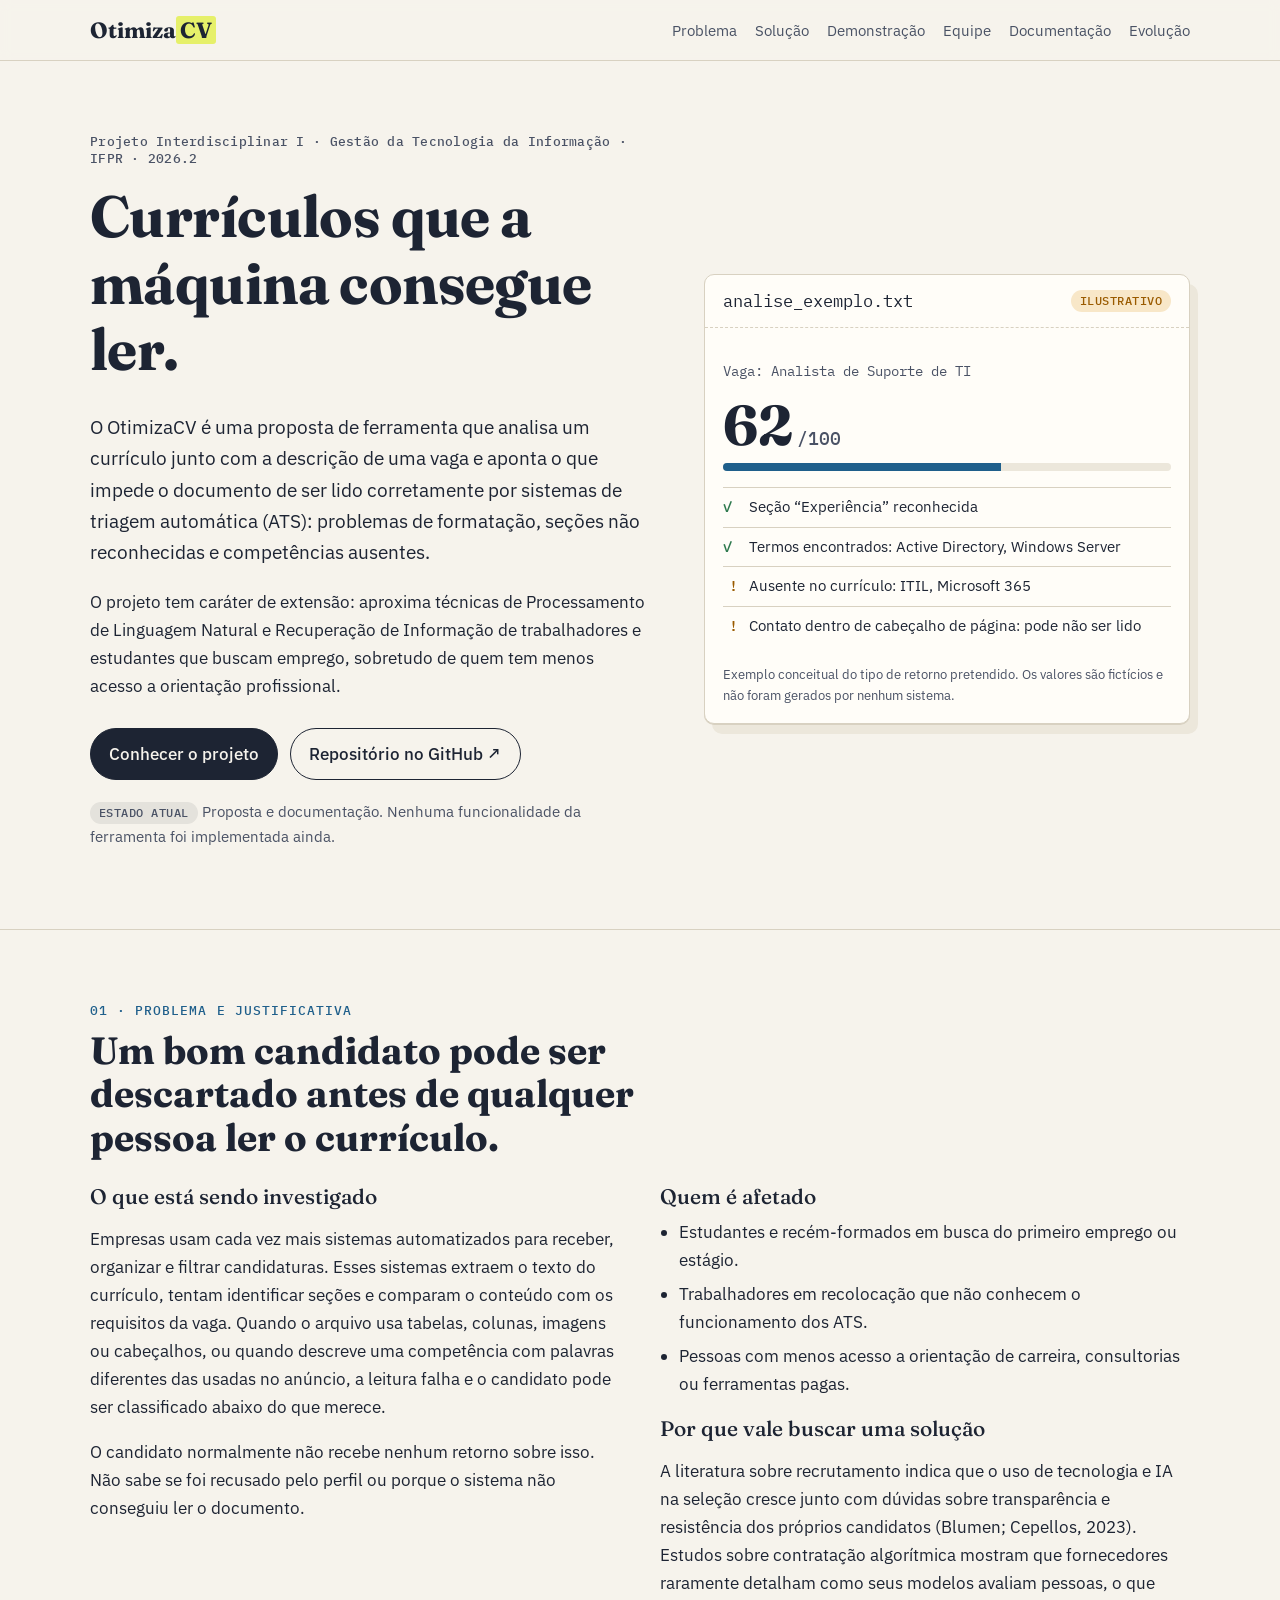
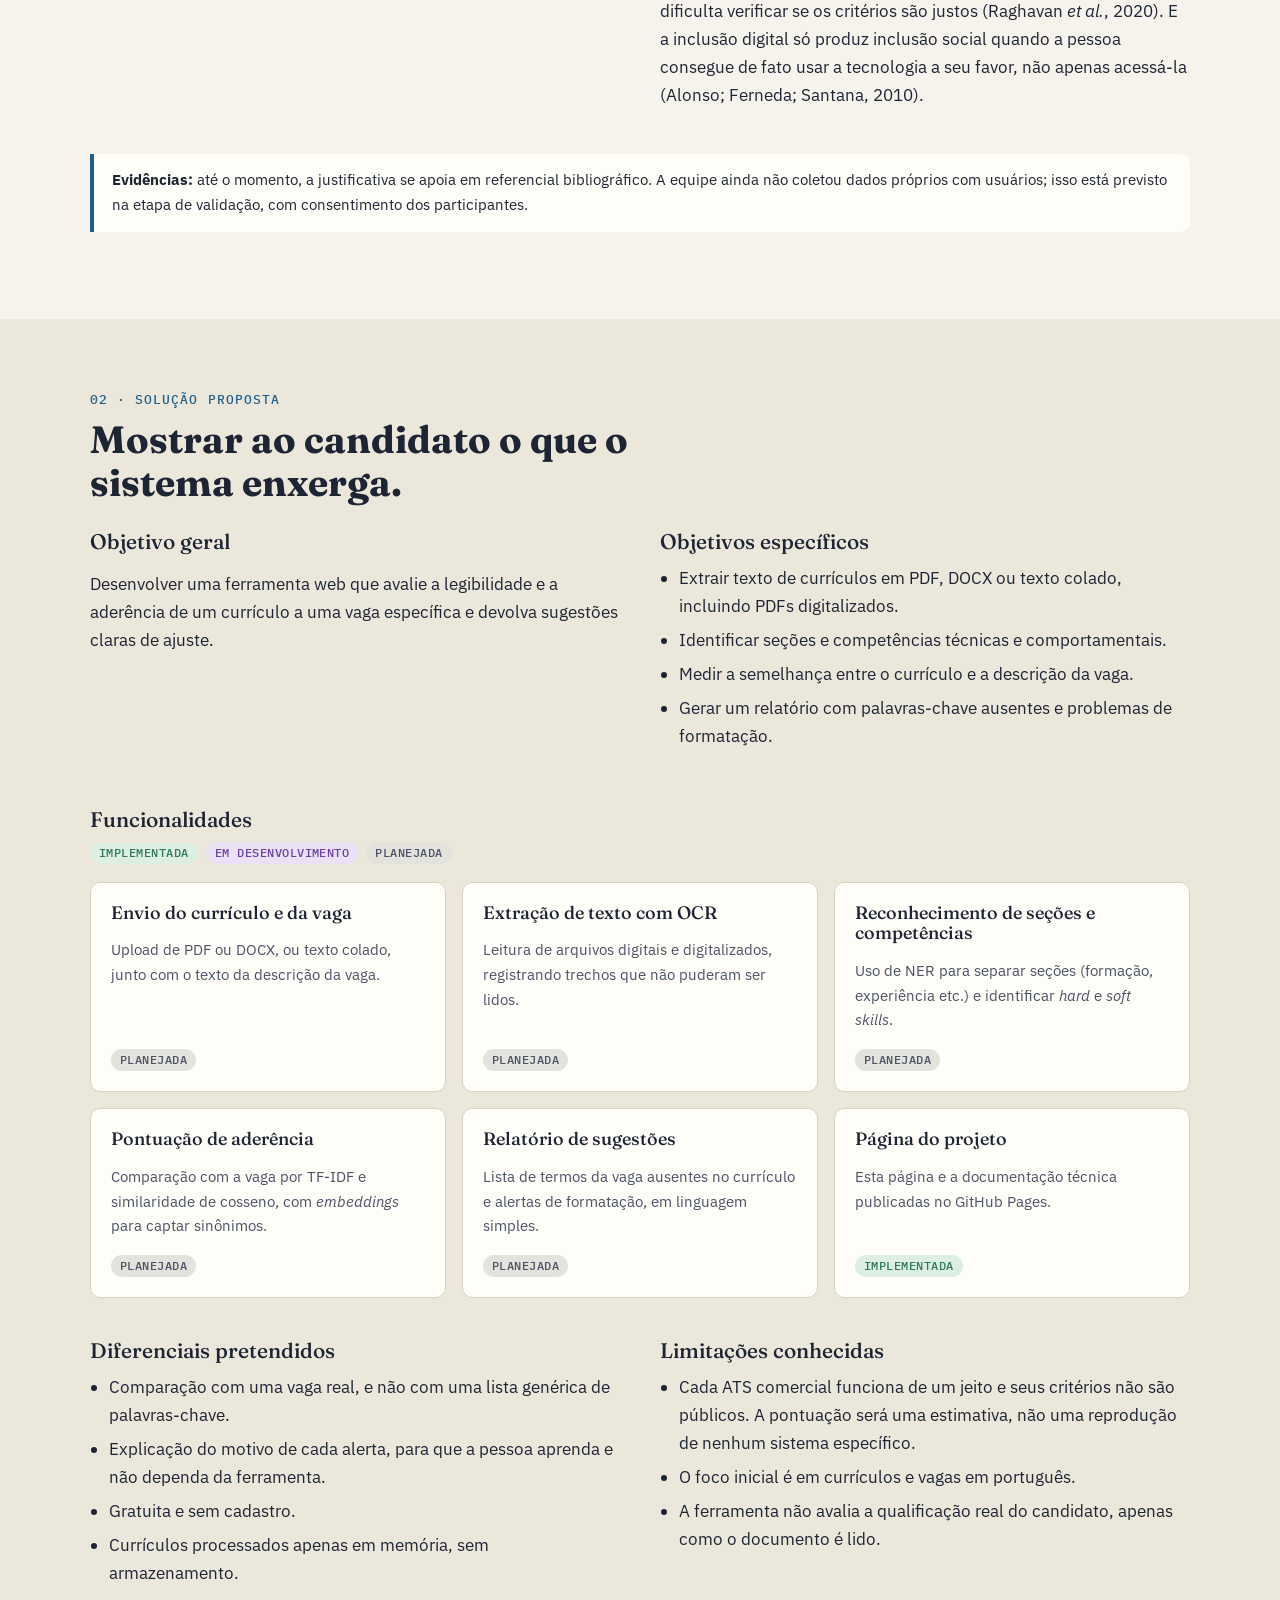
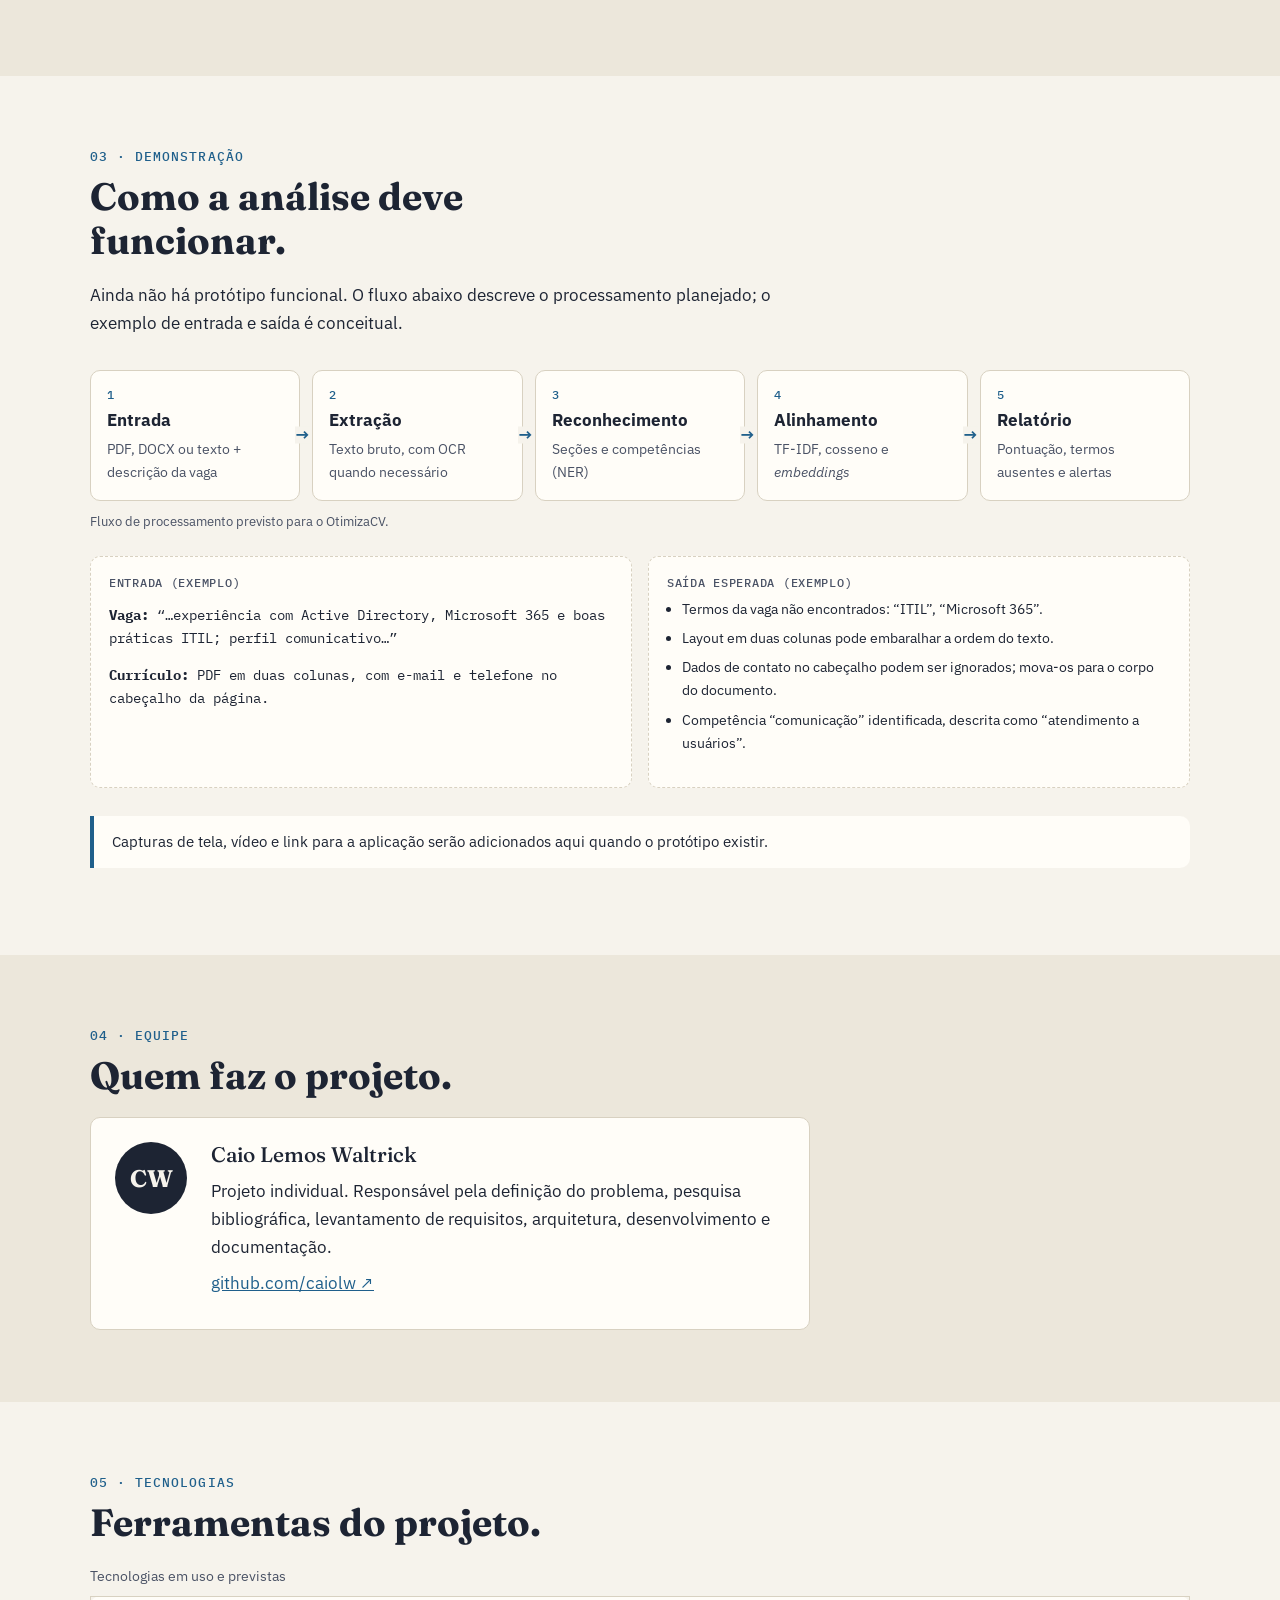
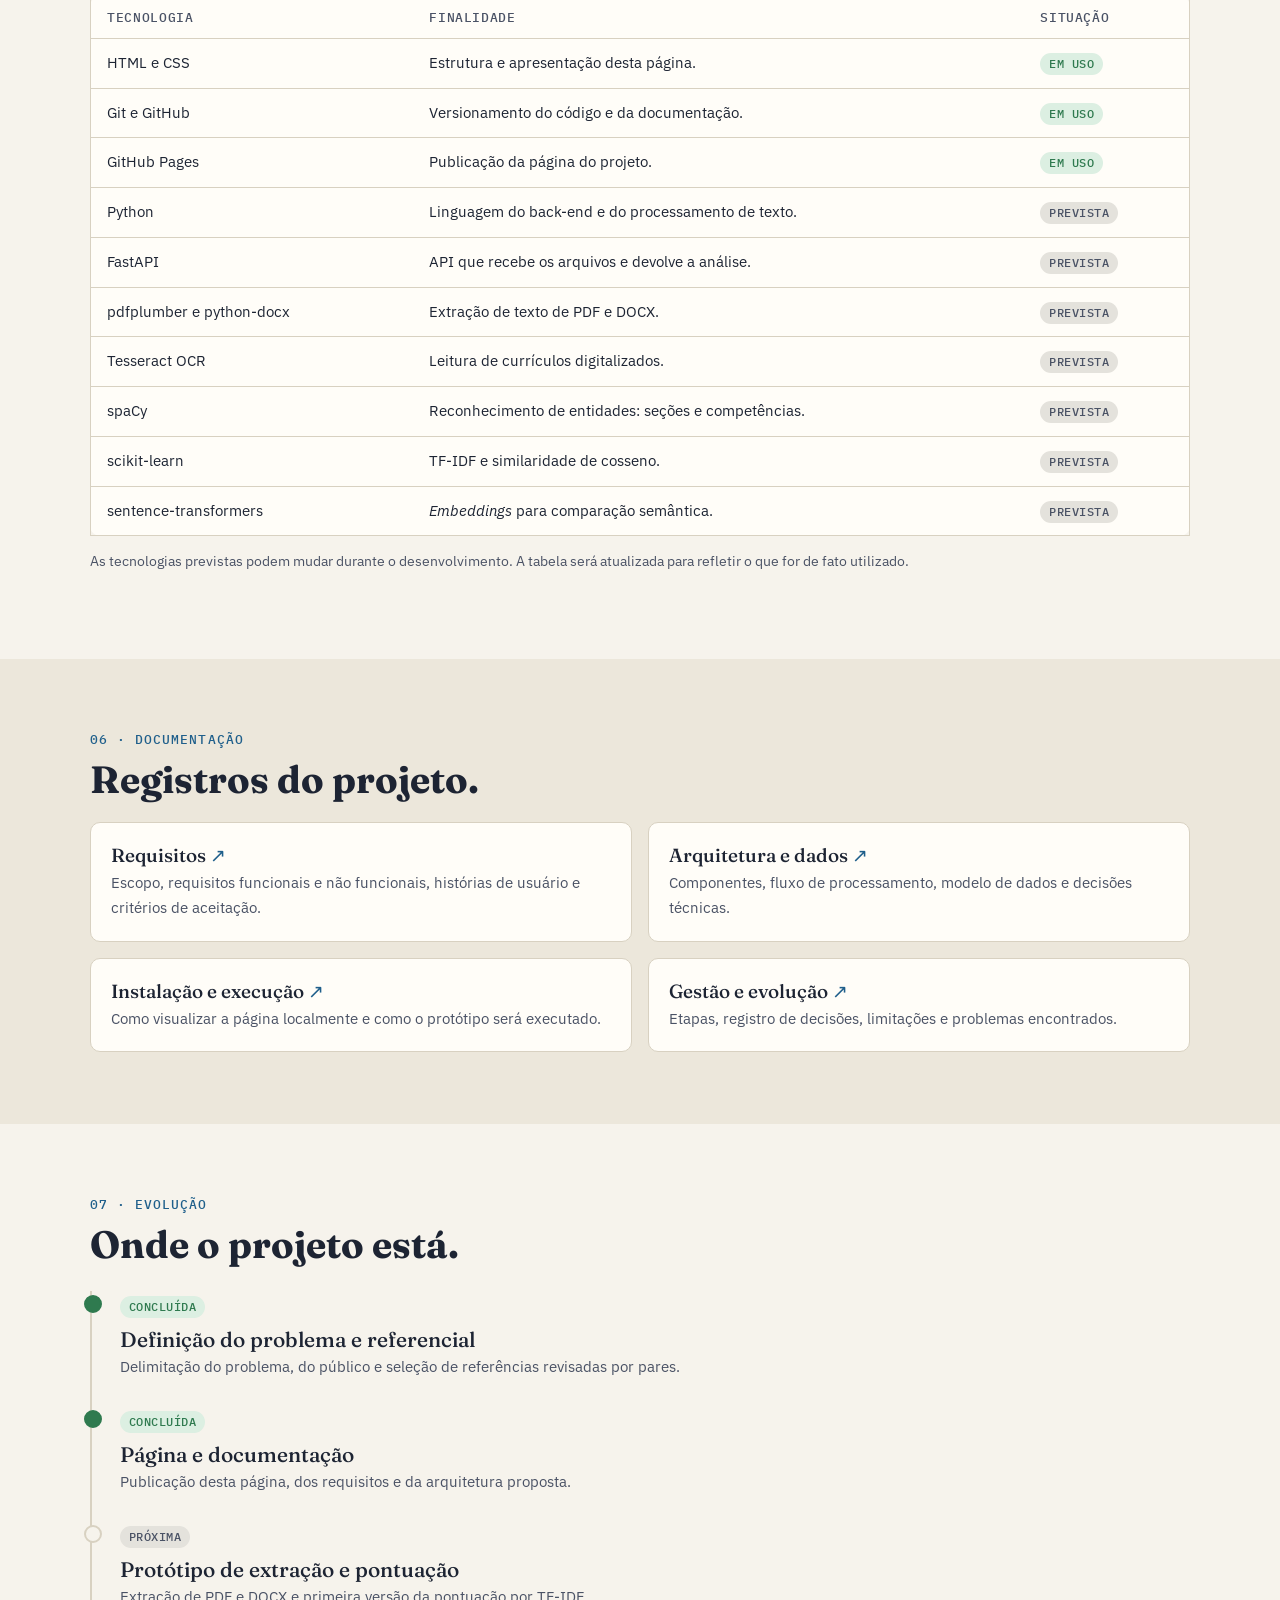
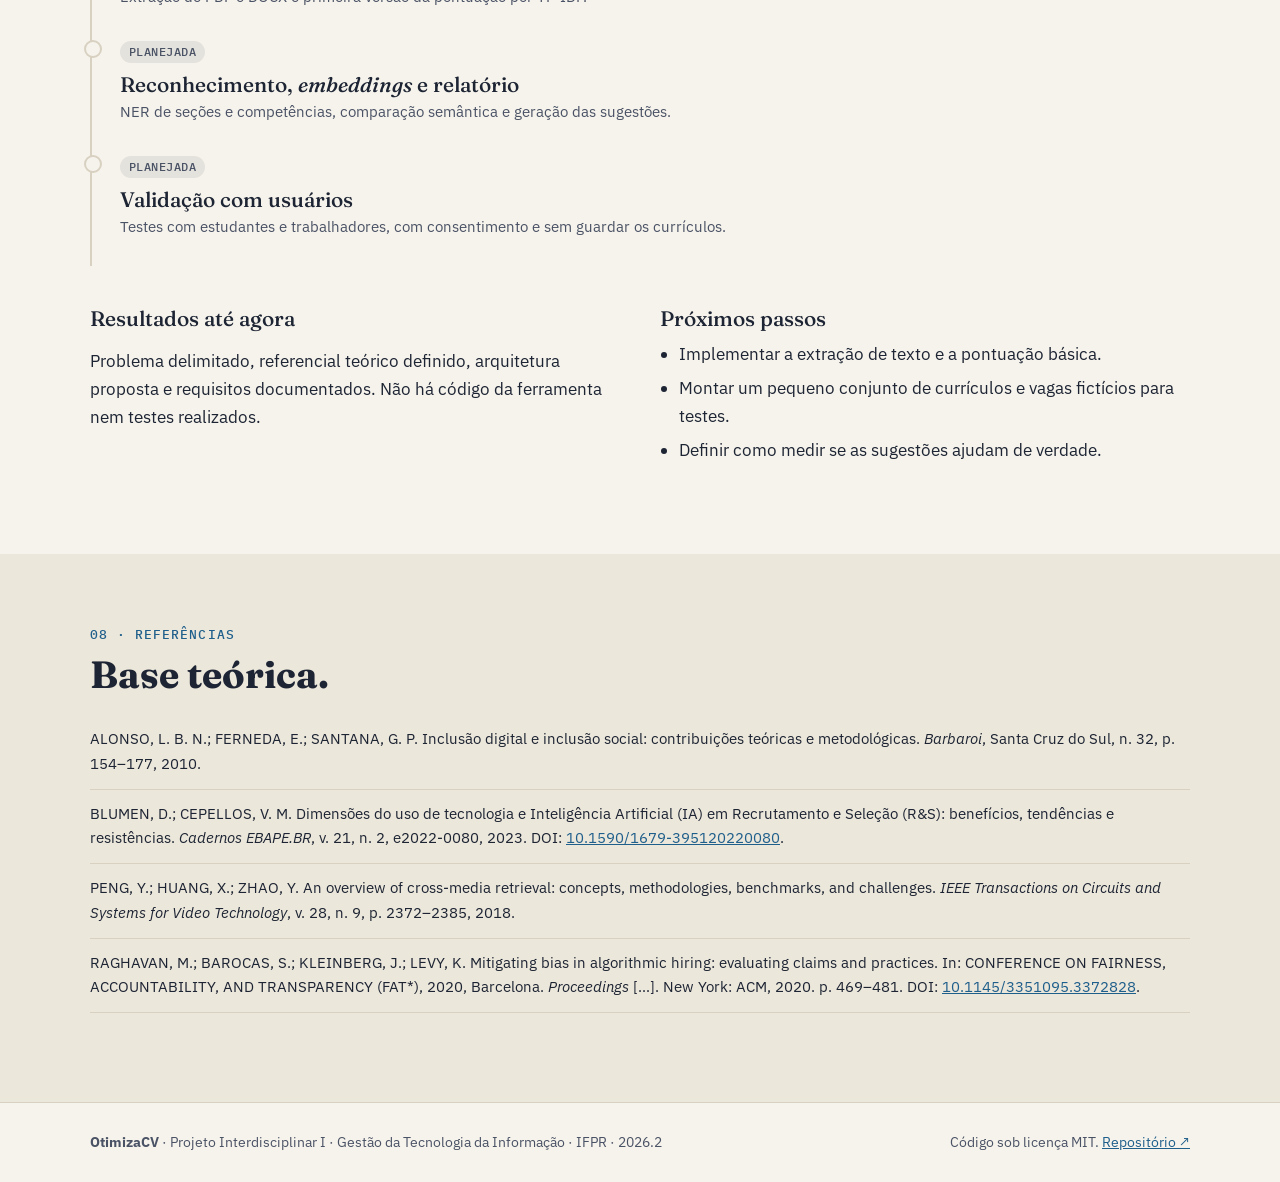
==== index.html @ 619c9597 "Página do projeto e documentação inicial Co-Authored-By: Claude Opus 5.5 <noreply@anthropic.com> Cla" ====
<!doctype html>
<html lang="pt-BR">
<head>
<meta charset="utf-8">
<meta name="viewport" content="width=device-width, initial-scale=1">
<title>OtimizaCV | Projeto Interdisciplinar</title>
<meta name="description" content="OtimizaCV: proposta de ferramenta que analisa currículos e indica ajustes para que sejam lidos corretamente por sistemas de triagem automática (ATS).">
<link rel="preconnect" href="https://fonts.googleapis.com">
<link rel="preconnect" href="https://fonts.gstatic.com" crossorigin>
<link href="https://fonts.googleapis.com/css2?family=Fraunces:opsz,wght@9..144,500;9..144,700&family=IBM+Plex+Mono:wght@400;500&family=IBM+Plex+Sans:wght@400;500;600&display=swap" rel="stylesheet">
<link rel="stylesheet" href="assets/css/style.css">
</head>
<body>
<a class="skip" href="#conteudo">Pular para o conteúdo</a>

<header class="topbar">
  <div class="wrap topbar-inner">
    <a class="brand" href="#inicio" aria-label="OtimizaCV, início">Otimiza<span>CV</span></a>
    <nav aria-label="Seções da página">
      <ul>
        <li><a href="#problema">Problema</a></li>
        <li><a href="#solucao">Solução</a></li>
        <li><a href="#demonstracao">Demonstração</a></li>
        <li><a href="#equipe">Equipe</a></li>
        <li><a href="#documentacao">Documentação</a></li>
        <li><a href="#evolucao">Evolução</a></li>
      </ul>
    </nav>
  </div>
</header>

<main id="conteudo">

<!-- APRESENTAÇÃO -->
<section id="inicio" class="hero">
  <div class="wrap hero-grid">
    <div>
      <p class="eyebrow">Projeto Interdisciplinar I · Gestão da Tecnologia da Informação · IFPR · 2026.2</p>
      <h1>Currículos que a máquina consegue ler.</h1>
      <p class="lead">O OtimizaCV é uma proposta de ferramenta que analisa um currículo junto com a descrição de uma vaga e aponta o que impede o documento de ser lido corretamente por sistemas de triagem automática (ATS): problemas de formatação, seções não reconhecidas e competências ausentes.</p>
      <p>O projeto tem caráter de extensão: aproxima técnicas de Processamento de Linguagem Natural e Recuperação de Informação de trabalhadores e estudantes que buscam emprego, sobretudo de quem tem menos acesso a orientação profissional.</p>
      <div class="actions">
        <a class="btn primary" href="#problema">Conhecer o projeto</a>
        <a class="btn" href="https://github.com/caiolw/otimizacv">Repositório no GitHub ↗</a>
      </div>
      <p class="status-note"><span class="tag planned">Estado atual</span> Proposta e documentação. Nenhuma funcionalidade da ferramenta foi implementada ainda.</p>
    </div>

    <figure class="sheet" aria-labelledby="sheet-cap">
      <div class="sheet-head">
        <span class="mono">analise_exemplo.txt</span>
        <span class="tag illus">Ilustrativo</span>
      </div>
      <div class="sheet-body">
        <p class="mono small muted">Vaga: Analista de Suporte de TI</p>
        <div class="score" role="img" aria-label="Pontuação de aderência ilustrativa: 62 de 100">
          <span class="score-num">62</span><span class="score-max">/100</span>
          <div class="bar"><span style="width:62%"></span></div>
        </div>
        <ul class="checks">
          <li class="ok">Seção “Experiência” reconhecida</li>
          <li class="ok">Termos encontrados: Active Directory, Windows Server</li>
          <li class="warn">Ausente no currículo: ITIL, Microsoft 365</li>
          <li class="warn">Contato dentro de cabeçalho de página: pode não ser lido</li>
        </ul>
      </div>
      <figcaption id="sheet-cap">Exemplo conceitual do tipo de retorno pretendido. Os valores são fictícios e não foram gerados por nenhum sistema.</figcaption>
    </figure>
  </div>
</section>

<!-- PROBLEMA -->
<section id="problema" class="block">
  <div class="wrap">
    <p class="kicker">01 · Problema e justificativa</p>
    <h2>Um bom candidato pode ser descartado antes de qualquer pessoa ler o currículo.</h2>
    <div class="cols">
      <div>
        <h3>O que está sendo investigado</h3>
        <p>Empresas usam cada vez mais sistemas automatizados para receber, organizar e filtrar candidaturas. Esses sistemas extraem o texto do currículo, tentam identificar seções e comparam o conteúdo com os requisitos da vaga. Quando o arquivo usa tabelas, colunas, imagens ou cabeçalhos, ou quando descreve uma competência com palavras diferentes das usadas no anúncio, a leitura falha e o candidato pode ser classificado abaixo do que merece.</p>
        <p>O candidato normalmente não recebe nenhum retorno sobre isso. Não sabe se foi recusado pelo perfil ou porque o sistema não conseguiu ler o documento.</p>
      </div>
      <div>
        <h3>Quem é afetado</h3>
        <ul class="plain">
          <li>Estudantes e recém-formados em busca do primeiro emprego ou estágio.</li>
          <li>Trabalhadores em recolocação que não conhecem o funcionamento dos ATS.</li>
          <li>Pessoas com menos acesso a orientação de carreira, consultorias ou ferramentas pagas.</li>
        </ul>
        <h3>Por que vale buscar uma solução</h3>
        <p>A literatura sobre recrutamento indica que o uso de tecnologia e IA na seleção cresce junto com dúvidas sobre transparência e resistência dos próprios candidatos (Blumen; Cepellos, 2023). Estudos sobre contratação algorítmica mostram que fornecedores raramente detalham como seus modelos avaliam pessoas, o que dificulta verificar se os critérios são justos (Raghavan <i>et al.</i>, 2020). E a inclusão digital só produz inclusão social quando a pessoa consegue de fato usar a tecnologia a seu favor, não apenas acessá-la (Alonso; Ferneda; Santana, 2010).</p>
      </div>
    </div>
    <p class="callout"><strong>Evidências:</strong> até o momento, a justificativa se apoia em referencial bibliográfico. A equipe ainda não coletou dados próprios com usuários; isso está previsto na etapa de validação, com consentimento dos participantes.</p>
  </div>
</section>

<!-- SOLUÇÃO -->
<section id="solucao" class="block alt">
  <div class="wrap">
    <p class="kicker">02 · Solução proposta</p>
    <h2>Mostrar ao candidato o que o sistema enxerga.</h2>
    <div class="cols">
      <div>
        <h3>Objetivo geral</h3>
        <p>Desenvolver uma ferramenta web que avalie a legibilidade e a aderência de um currículo a uma vaga específica e devolva sugestões claras de ajuste.</p>
      </div>
      <div>
        <h3>Objetivos específicos</h3>
        <ul class="plain">
          <li>Extrair texto de currículos em PDF, DOCX ou texto colado, incluindo PDFs digitalizados.</li>
          <li>Identificar seções e competências técnicas e comportamentais.</li>
          <li>Medir a semelhança entre o currículo e a descrição da vaga.</li>
          <li>Gerar um relatório com palavras-chave ausentes e problemas de formatação.</li>
        </ul>
      </div>
    </div>

    <h3 class="mt">Funcionalidades</h3>
    <p class="legend"><span class="tag done">Implementada</span> <span class="tag wip">Em desenvolvimento</span> <span class="tag planned">Planejada</span></p>
    <div class="cards">
      <article class="card"><h4>Envio do currículo e da vaga</h4><p>Upload de PDF ou DOCX, ou texto colado, junto com o texto da descrição da vaga.</p><span class="tag planned">Planejada</span></article>
      <article class="card"><h4>Extração de texto com OCR</h4><p>Leitura de arquivos digitais e digitalizados, registrando trechos que não puderam ser lidos.</p><span class="tag planned">Planejada</span></article>
      <article class="card"><h4>Reconhecimento de seções e competências</h4><p>Uso de NER para separar seções (formação, experiência etc.) e identificar <i>hard</i> e <i>soft skills</i>.</p><span class="tag planned">Planejada</span></article>
      <article class="card"><h4>Pontuação de aderência</h4><p>Comparação com a vaga por TF-IDF e similaridade de cosseno, com <i>embeddings</i> para captar sinônimos.</p><span class="tag planned">Planejada</span></article>
      <article class="card"><h4>Relatório de sugestões</h4><p>Lista de termos da vaga ausentes no currículo e alertas de formatação, em linguagem simples.</p><span class="tag planned">Planejada</span></article>
      <article class="card"><h4>Página do projeto</h4><p>Esta página e a documentação técnica publicadas no GitHub Pages.</p><span class="tag done">Implementada</span></article>
    </div>

    <div class="cols mt">
      <div>
        <h3>Diferenciais pretendidos</h3>
        <ul class="plain">
          <li>Comparação com uma vaga real, e não com uma lista genérica de palavras-chave.</li>
          <li>Explicação do motivo de cada alerta, para que a pessoa aprenda e não dependa da ferramenta.</li>
          <li>Gratuita e sem cadastro.</li>
          <li>Currículos processados apenas em memória, sem armazenamento.</li>
        </ul>
      </div>
      <div>
        <h3>Limitações conhecidas</h3>
        <ul class="plain">
          <li>Cada ATS comercial funciona de um jeito e seus critérios não são públicos. A pontuação será uma estimativa, não uma reprodução de nenhum sistema específico.</li>
          <li>O foco inicial é em currículos e vagas em português.</li>
          <li>A ferramenta não avalia a qualificação real do candidato, apenas como o documento é lido.</li>
        </ul>
      </div>
    </div>
  </div>
</section>

<!-- DEMONSTRAÇÃO -->
<section id="demonstracao" class="block">
  <div class="wrap">
    <p class="kicker">03 · Demonstração</p>
    <h2>Como a análise deve funcionar.</h2>
    <p class="intro">Ainda não há protótipo funcional. O fluxo abaixo descreve o processamento planejado; o exemplo de entrada e saída é conceitual.</p>

    <figure class="flow" aria-labelledby="flow-cap">
      <ol class="pipeline">
        <li><span class="step">1</span><strong>Entrada</strong><span>PDF, DOCX ou texto + descrição da vaga</span></li>
        <li><span class="step">2</span><strong>Extração</strong><span>Texto bruto, com OCR quando necessário</span></li>
        <li><span class="step">3</span><strong>Reconhecimento</strong><span>Seções e competências (NER)</span></li>
        <li><span class="step">4</span><strong>Alinhamento</strong><span>TF-IDF, cosseno e <i>embeddings</i></span></li>
        <li><span class="step">5</span><strong>Relatório</strong><span>Pontuação, termos ausentes e alertas</span></li>
      </ol>
      <figcaption id="flow-cap">Fluxo de processamento previsto para o OtimizaCV.</figcaption>
    </figure>

    <div class="io">
      <div class="io-box">
        <p class="io-label">Entrada (exemplo)</p>
        <p class="mono small"><strong>Vaga:</strong> “…experiência com Active Directory, Microsoft 365 e boas práticas ITIL; perfil comunicativo…”</p>
        <p class="mono small"><strong>Currículo:</strong> PDF em duas colunas, com e-mail e telefone no cabeçalho da página.</p>
      </div>
      <div class="io-box">
        <p class="io-label">Saída esperada (exemplo)</p>
        <ul class="plain small">
          <li>Termos da vaga não encontrados: “ITIL”, “Microsoft 365”.</li>
          <li>Layout em duas colunas pode embaralhar a ordem do texto.</li>
          <li>Dados de contato no cabeçalho podem ser ignorados; mova-os para o corpo do documento.</li>
          <li>Competência “comunicação” identificada, descrita como “atendimento a usuários”.</li>
        </ul>
      </div>
    </div>
    <p class="callout">Capturas de tela, vídeo e link para a aplicação serão adicionados aqui quando o protótipo existir.</p>
  </div>
</section>

<!-- EQUIPE -->
<section id="equipe" class="block alt">
  <div class="wrap">
    <p class="kicker">04 · Equipe</p>
    <h2>Quem faz o projeto.</h2>
    <div class="person">
      <div class="avatar" aria-hidden="true">CW</div>
      <div>
        <h3>Caio Lemos Waltrick</h3>
        <p>Projeto individual. Responsável pela definição do problema, pesquisa bibliográfica, levantamento de requisitos, arquitetura, desenvolvimento e documentação.</p>
        <p><a href="https://github.com/caiolw">github.com/caiolw ↗</a></p>
      </div>
    </div>
  </div>
</section>

<!-- TECNOLOGIAS -->
<section id="tecnologias" class="block">
  <div class="wrap">
    <p class="kicker">05 · Tecnologias</p>
    <h2>Ferramentas do projeto.</h2>
    <div class="table-wrap">
      <table>
        <caption>Tecnologias em uso e previstas</caption>
        <thead><tr><th scope="col">Tecnologia</th><th scope="col">Finalidade</th><th scope="col">Situação</th></tr></thead>
        <tbody>
          <tr><td>HTML e CSS</td><td>Estrutura e apresentação desta página.</td><td><span class="tag done">Em uso</span></td></tr>
          <tr><td>Git e GitHub</td><td>Versionamento do código e da documentação.</td><td><span class="tag done">Em uso</span></td></tr>
          <tr><td>GitHub Pages</td><td>Publicação da página do projeto.</td><td><span class="tag done">Em uso</span></td></tr>
          <tr><td>Python</td><td>Linguagem do back-end e do processamento de texto.</td><td><span class="tag planned">Prevista</span></td></tr>
          <tr><td>FastAPI</td><td>API que recebe os arquivos e devolve a análise.</td><td><span class="tag planned">Prevista</span></td></tr>
          <tr><td>pdfplumber e python-docx</td><td>Extração de texto de PDF e DOCX.</td><td><span class="tag planned">Prevista</span></td></tr>
          <tr><td>Tesseract OCR</td><td>Leitura de currículos digitalizados.</td><td><span class="tag planned">Prevista</span></td></tr>
          <tr><td>spaCy</td><td>Reconhecimento de entidades: seções e competências.</td><td><span class="tag planned">Prevista</span></td></tr>
          <tr><td>scikit-learn</td><td>TF-IDF e similaridade de cosseno.</td><td><span class="tag planned">Prevista</span></td></tr>
          <tr><td>sentence-transformers</td><td><i>Embeddings</i> para comparação semântica.</td><td><span class="tag planned">Prevista</span></td></tr>
        </tbody>
      </table>
    </div>
    <p class="small muted">As tecnologias previstas podem mudar durante o desenvolvimento. A tabela será atualizada para refletir o que for de fato utilizado.</p>
  </div>
</section>

<!-- DOCUMENTAÇÃO -->
<section id="documentacao" class="block alt">
  <div class="wrap">
    <p class="kicker">06 · Documentação</p>
    <h2>Registros do projeto.</h2>
    <div class="docs">
      <a class="doc" href="https://github.com/caiolw/otimizacv/blob/main/docs/requisitos.md"><strong>Requisitos</strong><span>Escopo, requisitos funcionais e não funcionais, histórias de usuário e critérios de aceitação.</span></a>
      <a class="doc" href="https://github.com/caiolw/otimizacv/blob/main/docs/arquitetura.md"><strong>Arquitetura e dados</strong><span>Componentes, fluxo de processamento, modelo de dados e decisões técnicas.</span></a>
      <a class="doc" href="https://github.com/caiolw/otimizacv/blob/main/docs/instalacao.md"><strong>Instalação e execução</strong><span>Como visualizar a página localmente e como o protótipo será executado.</span></a>
      <a class="doc" href="https://github.com/caiolw/otimizacv/blob/main/docs/gestao.md"><strong>Gestão e evolução</strong><span>Etapas, registro de decisões, limitações e problemas encontrados.</span></a>
    </div>
  </div>
</section>

<!-- EVOLUÇÃO -->
<section id="evolucao" class="block">
  <div class="wrap">
    <p class="kicker">07 · Evolução</p>
    <h2>Onde o projeto está.</h2>
    <ol class="timeline">
      <li class="done"><span class="tag done">Concluída</span><h3>Definição do problema e referencial</h3><p>Delimitação do problema, do público e seleção de referências revisadas por pares.</p></li>
      <li class="done"><span class="tag done">Concluída</span><h3>Página e documentação</h3><p>Publicação desta página, dos requisitos e da arquitetura proposta.</p></li>
      <li><span class="tag planned">Próxima</span><h3>Protótipo de extração e pontuação</h3><p>Extração de PDF e DOCX e primeira versão da pontuação por TF-IDF.</p></li>
      <li><span class="tag planned">Planejada</span><h3>Reconhecimento, <i>embeddings</i> e relatório</h3><p>NER de seções e competências, comparação semântica e geração das sugestões.</p></li>
      <li><span class="tag planned">Planejada</span><h3>Validação com usuários</h3><p>Testes com estudantes e trabalhadores, com consentimento e sem guardar os currículos.</p></li>
    </ol>
    <div class="cols mt">
      <div>
        <h3>Resultados até agora</h3>
        <p>Problema delimitado, referencial teórico definido, arquitetura proposta e requisitos documentados. Não há código da ferramenta nem testes realizados.</p>
      </div>
      <div>
        <h3>Próximos passos</h3>
        <ul class="plain">
          <li>Implementar a extração de texto e a pontuação básica.</li>
          <li>Montar um pequeno conjunto de currículos e vagas fictícios para testes.</li>
          <li>Definir como medir se as sugestões ajudam de verdade.</li>
        </ul>
      </div>
    </div>
  </div>
</section>

<!-- REFERÊNCIAS -->
<section id="referencias" class="block alt">
  <div class="wrap">
    <p class="kicker">08 · Referências</p>
    <h2>Base teórica.</h2>
    <ul class="refs">
      <li>ALONSO, L. B. N.; FERNEDA, E.; SANTANA, G. P. Inclusão digital e inclusão social: contribuições teóricas e metodológicas. <i>Barbaroi</i>, Santa Cruz do Sul, n. 32, p. 154–177, 2010.</li>
      <li>BLUMEN, D.; CEPELLOS, V. M. Dimensões do uso de tecnologia e Inteligência Artificial (IA) em Recrutamento e Seleção (R&amp;S): benefícios, tendências e resistências. <i>Cadernos EBAPE.BR</i>, v. 21, n. 2, e2022-0080, 2023. DOI: <a href="https://doi.org/10.1590/1679-395120220080">10.1590/1679-395120220080</a>.</li>
      <li>PENG, Y.; HUANG, X.; ZHAO, Y. An overview of cross-media retrieval: concepts, methodologies, benchmarks, and challenges. <i>IEEE Transactions on Circuits and Systems for Video Technology</i>, v. 28, n. 9, p. 2372–2385, 2018.</li>
      <li>RAGHAVAN, M.; BAROCAS, S.; KLEINBERG, J.; LEVY, K. Mitigating bias in algorithmic hiring: evaluating claims and practices. In: CONFERENCE ON FAIRNESS, ACCOUNTABILITY, AND TRANSPARENCY (FAT*), 2020, Barcelona. <i>Proceedings</i> […]. New York: ACM, 2020. p. 469–481. DOI: <a href="https://doi.org/10.1145/3351095.3372828">10.1145/3351095.3372828</a>.</li>
    </ul>
  </div>
</section>

</main>

<footer class="foot">
  <div class="wrap foot-inner">
    <p><strong>OtimizaCV</strong> · Projeto Interdisciplinar I · Gestão da Tecnologia da Informação · IFPR · 2026.2</p>
    <p>Código sob licença MIT. <a href="https://github.com/caiolw/otimizacv">Repositório ↗</a></p>
  </div>
</footer>
</body>
</html>
---- assets/css/style.css ----
:root {
  --paper: #f6f3ec;
  --paper-2: #ece7db;
  --card: #fffdf8;
  --ink: #1d2433;
  --ink-2: #4a5265;
  --line: #d8d1c1;
  --accent: #1f5f8b;
  --accent-ink: #ffffff;
  --mark: #e6f06a;
  --ok: #2f7a4f;
  --ok-bg: #dcefe2;
  --warn: #9a5b00;
  --warn-bg: #f8e7c8;
  --wip: #6a3fa0;
  --wip-bg: #ebe1f7;
  --planned: #4a5265;
  --planned-bg: #e4e2dc;
  --radius: 10px;
  --serif: "Fraunces", Georgia, serif;
  --sans: "IBM Plex Sans", system-ui, sans-serif;
  --mono: "IBM Plex Mono", ui-monospace, monospace;
}

@media (prefers-color-scheme: dark) {
  :root:not([data-theme="light"]) {
    --paper: #14171f;
    --paper-2: #1b1f29;
    --card: #20252f;
    --ink: #ece8df;
    --ink-2: #b3b6bf;
    --line: #333a47;
    --accent: #7db7e0;
    --accent-ink: #0f1218;
    --mark: #5c6420;
    --ok: #8fd4a8;
    --ok-bg: #1f3a2a;
    --warn: #f0c27a;
    --warn-bg: #3e3019;
    --wip: #c8aef0;
    --wip-bg: #33284a;
    --planned: #c4c6cc;
    --planned-bg: #2e333d;
  }
}

* { box-sizing: border-box; }
html { scroll-behavior: smooth; scroll-padding-top: 72px; }
body {
  margin: 0;
  background: var(--paper);
  color: var(--ink);
  font: 400 17px/1.65 var(--sans);
}
a { color: var(--accent); }
a:focus-visible, .btn:focus-visible { outline: 3px solid var(--accent); outline-offset: 3px; }
img { max-width: 100%; }

.wrap { width: min(1100px, 100% - 32px); margin-inline: auto; }

.skip { position: absolute; left: -9999px; }
.skip:focus { left: 16px; top: 16px; background: var(--ink); color: var(--paper); padding: 8px 12px; z-index: 10; }

/* topo */
.topbar {
  position: sticky; top: 0; z-index: 5;
  background: color-mix(in srgb, var(--paper) 92%, transparent);
  backdrop-filter: blur(6px);
  border-bottom: 1px solid var(--line);
}
.topbar-inner { display: flex; align-items: center; justify-content: space-between; gap: 16px; min-height: 60px; flex-wrap: wrap; }
.brand { font: 700 22px var(--serif); color: var(--ink); text-decoration: none; }
.brand span { background: var(--mark); padding: 0 4px; border-radius: 3px; }
.topbar ul { list-style: none; display: flex; flex-wrap: wrap; gap: 4px 18px; margin: 0; padding: 0; }
.topbar nav a { color: var(--ink-2); text-decoration: none; font-size: 15px; }
.topbar nav a:hover { color: var(--ink); text-decoration: underline; }

/* hero */
.hero { padding: 72px 0 64px; border-bottom: 1px solid var(--line); }
.hero-grid { display: grid; grid-template-columns: 1.15fr 1fr; gap: 56px; align-items: center; }
.eyebrow { font: 500 13px var(--mono); color: var(--ink-2); letter-spacing: .02em; margin: 0 0 16px; }
h1, h2, h3, h4 { font-family: var(--serif); line-height: 1.15; margin: 0 0 .5em; }
h1 { font-size: clamp(36px, 5.5vw, 58px); font-weight: 700; letter-spacing: -.01em; }
h2 { font-size: clamp(28px, 3.6vw, 38px); font-weight: 700; max-width: 22ch; }
h3 { font-size: 21px; font-weight: 500; }
h4 { font-size: 18px; font-weight: 500; }
.lead { font-size: 19px; }
.actions { display: flex; flex-wrap: wrap; gap: 12px; margin: 28px 0 20px; }
.btn {
  display: inline-block; padding: 11px 18px; border-radius: 999px;
  border: 1.5px solid var(--ink); color: var(--ink); text-decoration: none; font-weight: 500;
}
.btn.primary { background: var(--ink); color: var(--paper); }
.status-note { font-size: 15px; color: var(--ink-2); }

/* folha do exemplo */
.sheet {
  margin: 0; background: var(--card); border: 1px solid var(--line); border-radius: var(--radius);
  box-shadow: 0 1px 0 var(--line), 8px 10px 0 var(--paper-2);
}
.sheet-head { display: flex; justify-content: space-between; align-items: center; padding: 12px 18px; border-bottom: 1px dashed var(--line); }
.sheet-body { padding: 18px; }
.sheet figcaption { padding: 0 18px 16px; font-size: 13px; color: var(--ink-2); }
.score { margin: 6px 0 16px; }
.score-num { font: 700 56px/1 var(--serif); }
.score-max { font: 500 18px var(--mono); color: var(--ink-2); margin-left: 4px; }
.bar { height: 8px; background: var(--paper-2); border-radius: 99px; margin-top: 10px; overflow: hidden; }
.bar span { display: block; height: 100%; background: var(--accent); }
.checks { list-style: none; margin: 0; padding: 0; font-size: 15px; }
.checks li { padding: 7px 0 7px 26px; border-top: 1px solid var(--line); position: relative; }
.checks li::before { position: absolute; left: 0; font-family: var(--mono); font-weight: 500; }
.checks .ok::before { content: "✓"; color: var(--ok); }
.checks .warn::before { content: "!"; color: var(--warn); left: 6px; }

/* blocos */
.block { padding: 72px 0; }
.block.alt { background: var(--paper-2); }
.kicker { font: 500 13px var(--mono); color: var(--accent); text-transform: uppercase; letter-spacing: .08em; margin: 0 0 10px; }
.intro { max-width: 70ch; }
.cols { display: grid; grid-template-columns: 1fr 1fr; gap: 40px; margin-top: 24px; }
.mt { margin-top: 40px; }
.plain { padding-left: 1.1em; margin: 0 0 1em; }
.plain li { margin-bottom: 6px; }
.callout {
  margin-top: 28px; padding: 14px 18px; border-left: 4px solid var(--accent);
  background: var(--card); border-radius: 0 var(--radius) var(--radius) 0; font-size: 15px;
}
.small { font-size: 14px; }
.muted { color: var(--ink-2); }
.mono { font-family: var(--mono); }

/* etiquetas */
.tag {
  display: inline-block; font: 500 12px/1 var(--mono); padding: 5px 9px; border-radius: 999px;
  text-transform: uppercase; letter-spacing: .04em; white-space: nowrap;
}
.tag.done { color: var(--ok); background: var(--ok-bg); }
.tag.wip { color: var(--wip); background: var(--wip-bg); }
.tag.planned { color: var(--planned); background: var(--planned-bg); }
.tag.illus { color: var(--warn); background: var(--warn-bg); }
.legend { display: flex; flex-wrap: wrap; gap: 8px; margin: 0 0 18px; }

/* cartões */
.cards { display: grid; grid-template-columns: repeat(3, 1fr); gap: 16px; }
.card {
  background: var(--card); border: 1px solid var(--line); border-radius: var(--radius);
  padding: 20px; display: flex; flex-direction: column; gap: 6px;
}
.card p { margin: 0 0 10px; font-size: 15px; color: var(--ink-2); flex: 1; }
.card .tag { align-self: flex-start; }

/* fluxo */
.flow { margin: 32px 0 0; }
.flow figcaption { font-size: 13px; color: var(--ink-2); margin-top: 10px; }
.pipeline { list-style: none; margin: 0; padding: 0; display: grid; grid-template-columns: repeat(5, 1fr); gap: 12px; }
.pipeline li {
  background: var(--card); border: 1px solid var(--line); border-radius: var(--radius);
  padding: 16px; display: flex; flex-direction: column; gap: 4px; position: relative;
}
.pipeline li:not(:last-child)::after {
  content: "→"; position: absolute; right: -11px; top: 50%; transform: translateY(-50%);
  color: var(--accent); font-weight: 600; background: var(--paper); line-height: 1;
}
.pipeline span:last-child { font-size: 14px; color: var(--ink-2); }
.step { font: 500 12px var(--mono); color: var(--accent); }
.io { display: grid; grid-template-columns: 1fr 1fr; gap: 16px; margin-top: 24px; }
.io-box { background: var(--card); border: 1px dashed var(--line); border-radius: var(--radius); padding: 18px; }
.io-label { font: 500 12px var(--mono); text-transform: uppercase; letter-spacing: .06em; color: var(--ink-2); margin: 0 0 8px; }

/* equipe */
.person { display: flex; gap: 24px; align-items: flex-start; background: var(--card); border: 1px solid var(--line); border-radius: var(--radius); padding: 24px; max-width: 720px; }
.avatar {
  flex: none; width: 72px; height: 72px; border-radius: 50%; display: grid; place-items: center;
  background: var(--ink); color: var(--paper); font: 700 24px var(--serif);
}
.person p { margin: 0 0 8px; }

/* tabela */
.table-wrap { overflow-x: auto; margin-top: 20px; }
table { width: 100%; border-collapse: collapse; background: var(--card); border: 1px solid var(--line); border-radius: var(--radius); }
caption { text-align: left; font-size: 14px; color: var(--ink-2); padding-bottom: 8px; }
th, td { text-align: left; padding: 12px 16px; border-bottom: 1px solid var(--line); vertical-align: top; font-size: 15px; }
th { font: 500 13px var(--mono); text-transform: uppercase; letter-spacing: .05em; color: var(--ink-2); }

/* documentação */
.docs { display: grid; grid-template-columns: repeat(2, 1fr); gap: 16px; margin-top: 20px; }
.doc {
  display: flex; flex-direction: column; gap: 4px; padding: 20px; text-decoration: none; color: var(--ink);
  background: var(--card); border: 1px solid var(--line); border-radius: var(--radius);
}
.doc strong { font: 500 19px var(--serif); }
.doc strong::after { content: " ↗"; color: var(--accent); }
.doc span { font-size: 15px; color: var(--ink-2); }
.doc:hover { border-color: var(--accent); }

/* linha do tempo */
.timeline { list-style: none; margin: 24px 0 0; padding: 0; border-left: 2px solid var(--line); }
.timeline li { position: relative; padding: 0 0 26px 28px; }
.timeline li::before {
  content: ""; position: absolute; left: -8px; top: 4px; width: 14px; height: 14px; border-radius: 50%;
  background: var(--paper); border: 2px solid var(--line);
}
.timeline li.done::before { background: var(--ok); border-color: var(--ok); }
.timeline h3 { margin: 8px 0 4px; }
.timeline p { margin: 0; color: var(--ink-2); font-size: 15px; }

/* referências */
.refs { padding-left: 0; list-style: none; }
.refs li { padding: 12px 0; border-bottom: 1px solid var(--line); font-size: 15px; }

/* rodapé */
.foot { border-top: 1px solid var(--line); padding: 28px 0; font-size: 14px; color: var(--ink-2); }
.foot-inner { display: flex; justify-content: space-between; flex-wrap: wrap; gap: 8px 24px; }
.foot p { margin: 0; }

@media (max-width: 900px) {
  .hero-grid, .cols, .io { grid-template-columns: 1fr; gap: 32px; }
  .cards { grid-template-columns: 1fr 1fr; }
  .pipeline { grid-template-columns: 1fr; }
  .pipeline li:not(:last-child)::after { content: "↓"; right: auto; left: 50%; top: auto; bottom: -13px; transform: translateX(-50%); }
}
@media (max-width: 600px) {
  body { font-size: 16px; }
  .hero { padding: 44px 0; }
  .block { padding: 52px 0; }
  .cards, .docs { grid-template-columns: 1fr; }
  .person { flex-direction: column; }
  .topbar nav { width: 100%; padding-bottom: 10px; }
}
@media (prefers-reduced-motion: reduce) { html { scroll-behavior: auto; } }
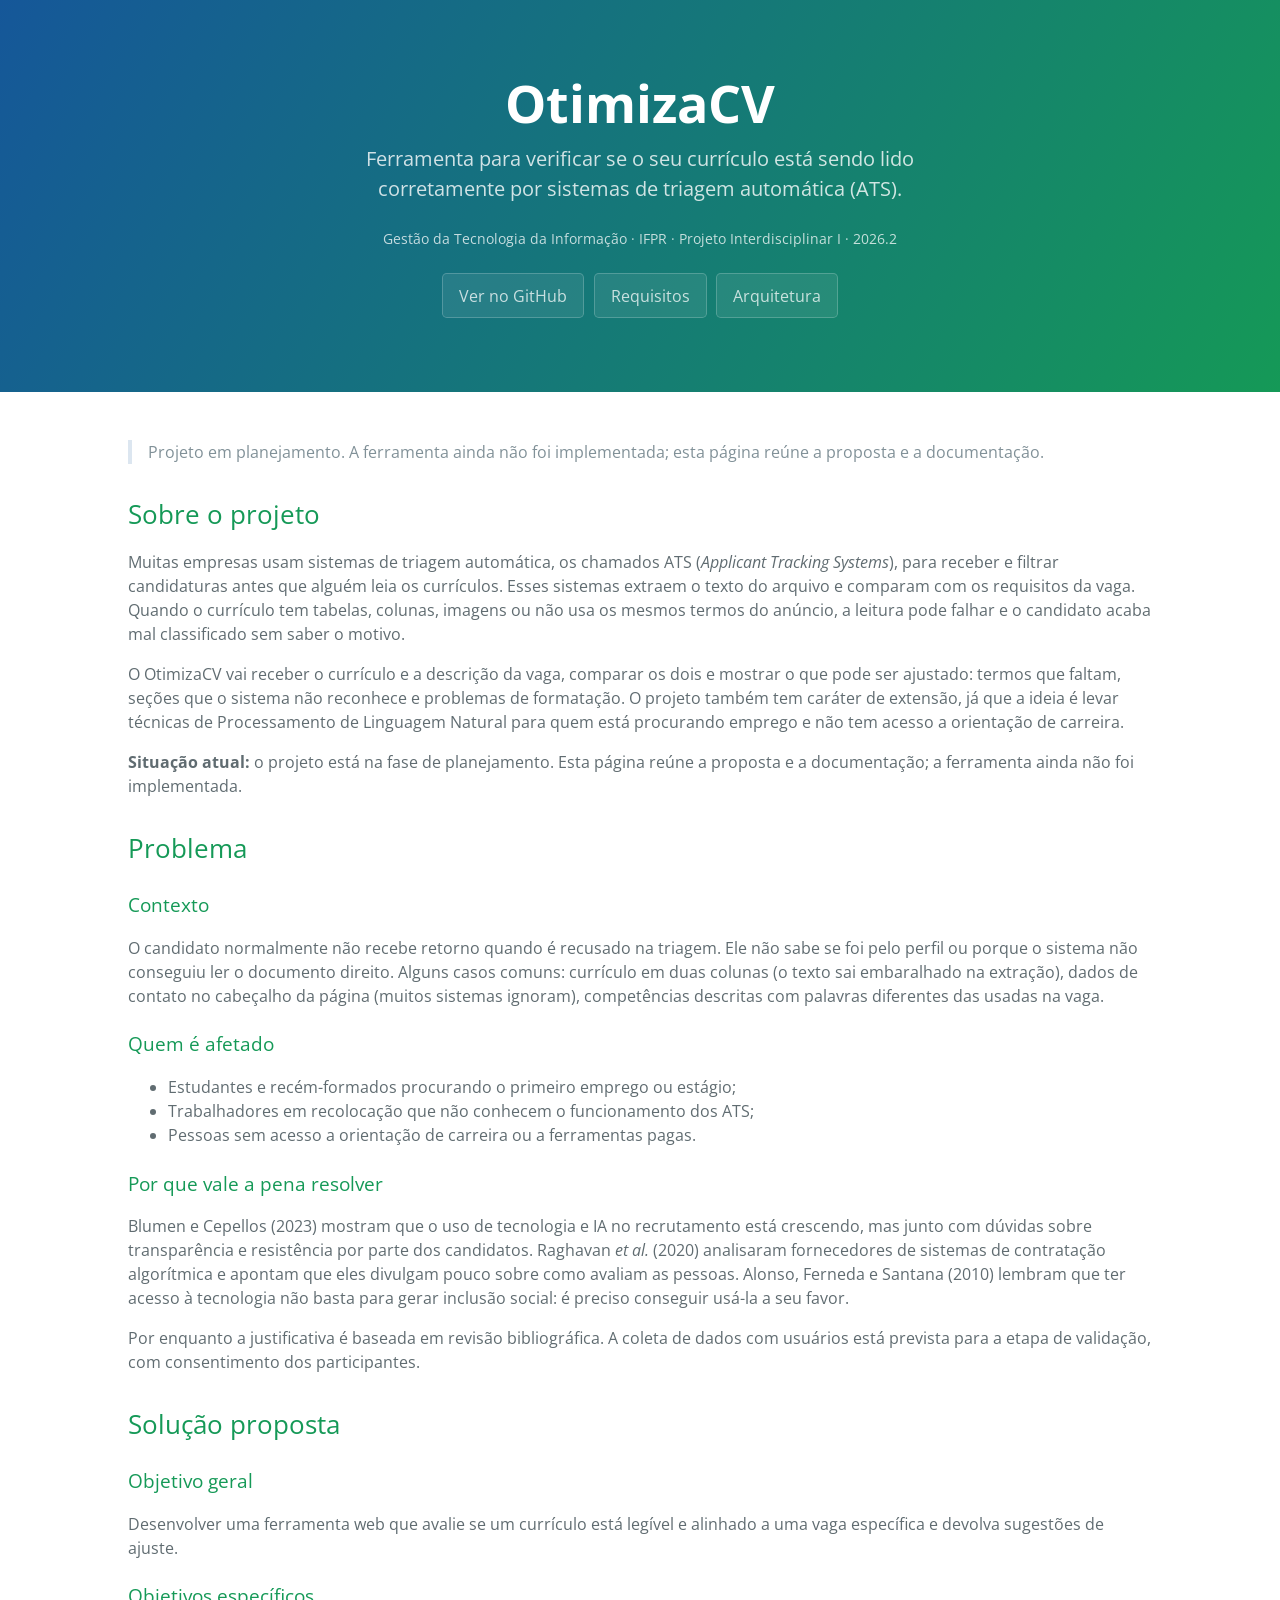
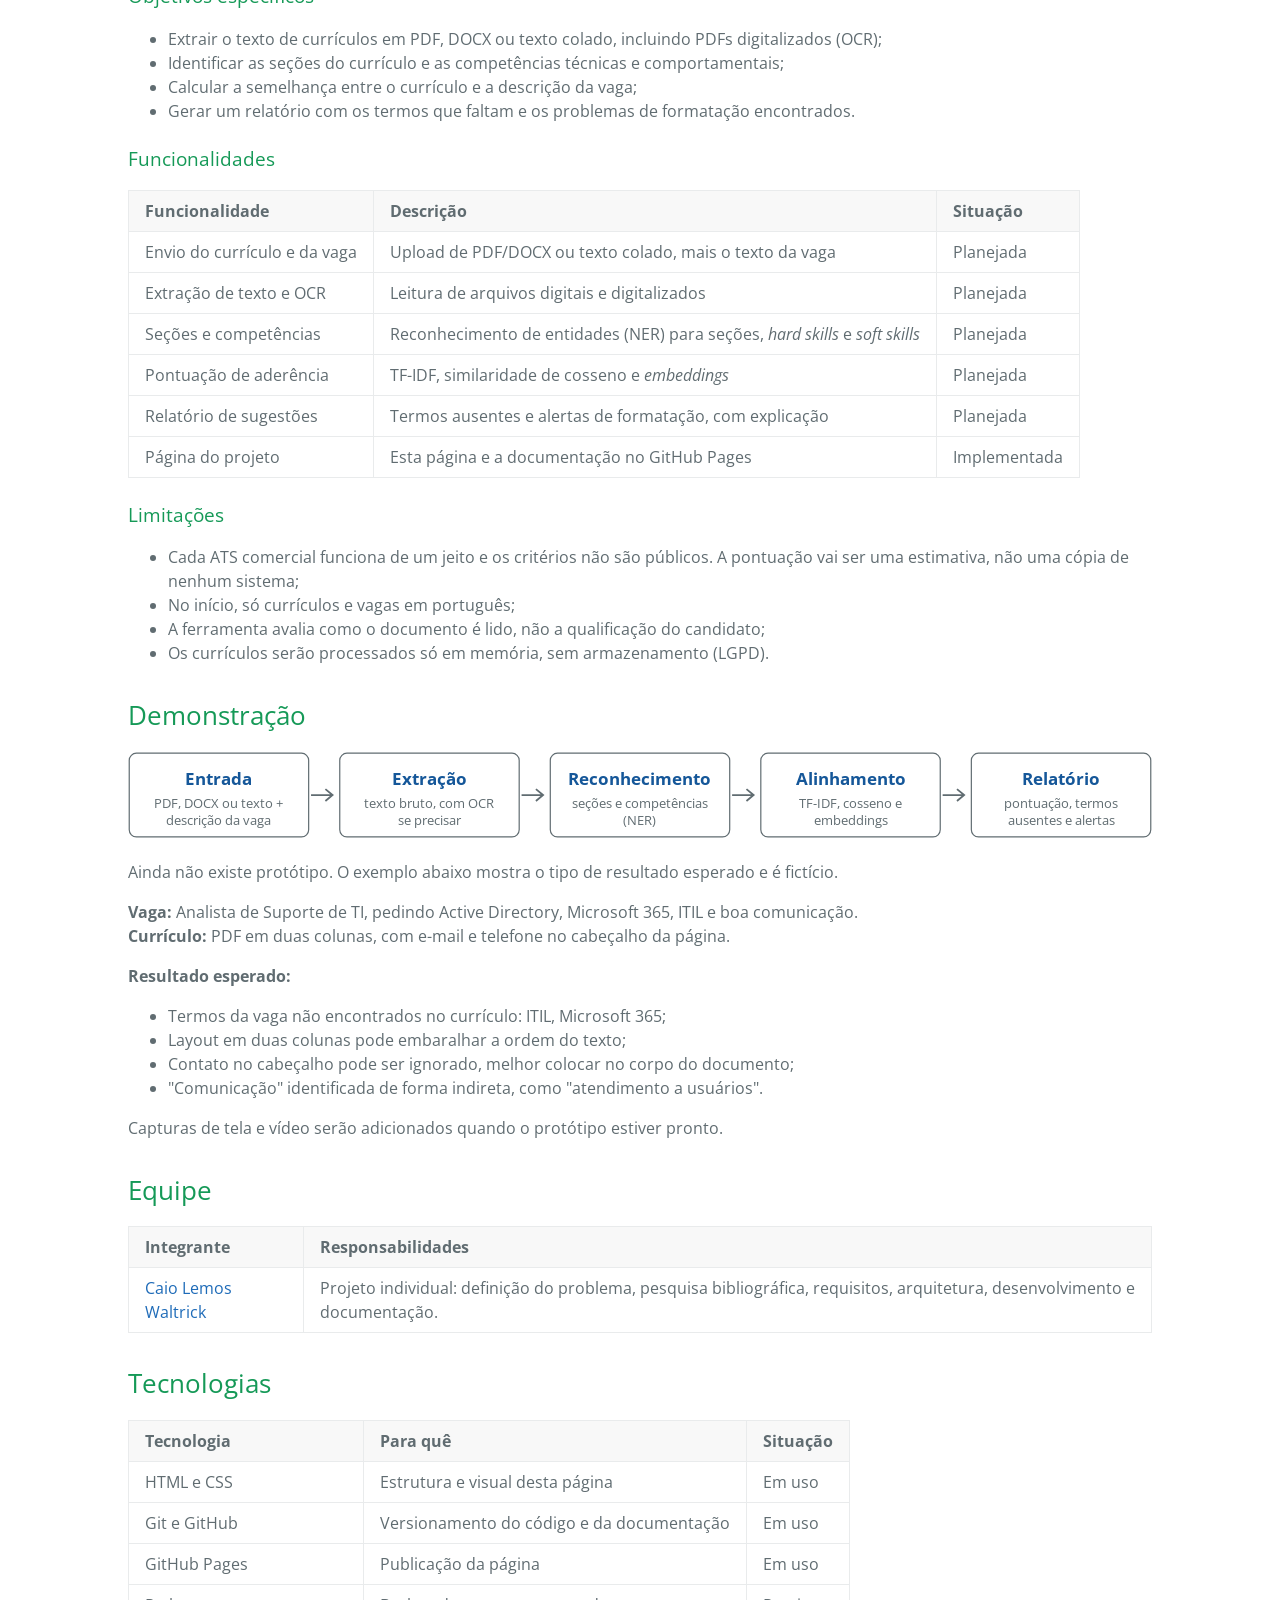
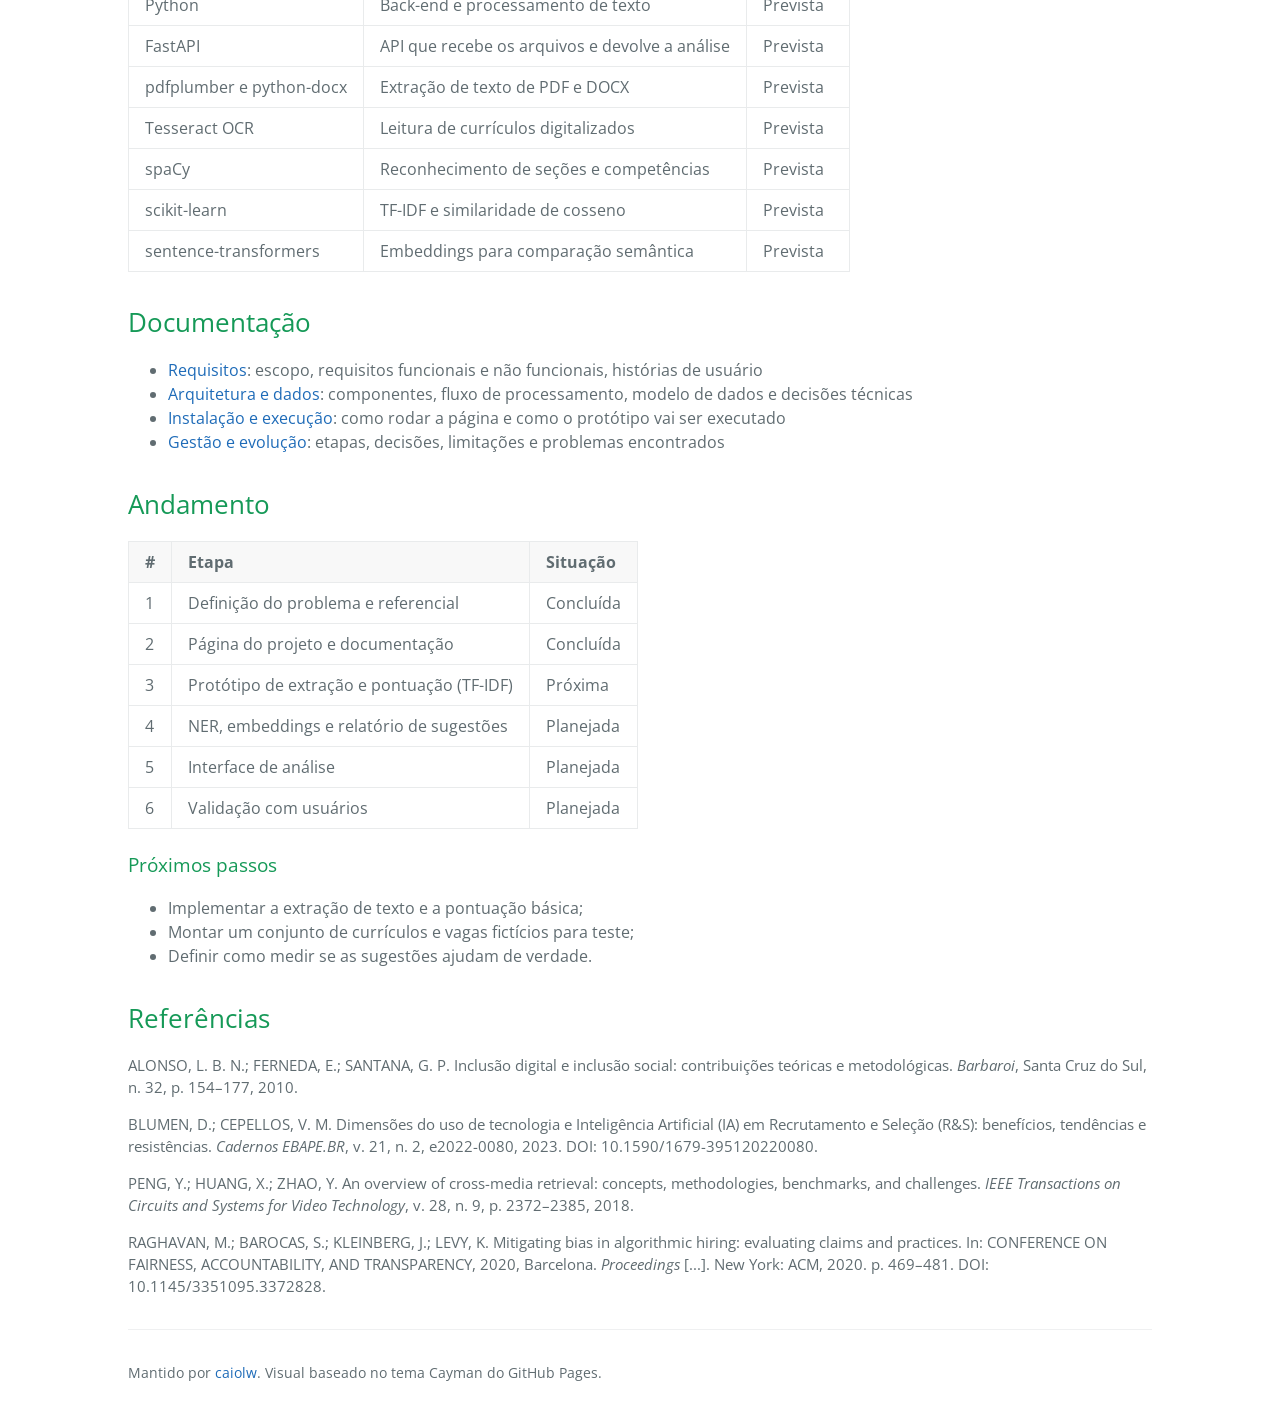
==== commit 14f7bbd0: "Página do projeto no visual Cayman Co-Authored-By: Claude Opus 5.5 <noreply@anthropic.com> Claude-Se" ====
--- a/index.html
+++ b/index.html
@@ -1,299 +1,108 @@
-<!doctype html>
-<html lang="pt-BR">
-<head>
-<meta charset="utf-8">
+<!doctype html><html lang="pt-BR"><head><meta charset="utf-8">
 <meta name="viewport" content="width=device-width, initial-scale=1">
-<title>OtimizaCV | Projeto Interdisciplinar</title>
-<meta name="description" content="OtimizaCV: proposta de ferramenta que analisa currículos e indica ajustes para que sejam lidos corretamente por sistemas de triagem automática (ATS).">
-<link rel="preconnect" href="https://fonts.googleapis.com">
-<link rel="preconnect" href="https://fonts.gstatic.com" crossorigin>
-<link href="https://fonts.googleapis.com/css2?family=Fraunces:opsz,wght@9..144,500;9..144,700&family=IBM+Plex+Mono:wght@400;500&family=IBM+Plex+Sans:wght@400;500;600&display=swap" rel="stylesheet">
-<link rel="stylesheet" href="assets/css/style.css">
-</head>
-<body>
-<a class="skip" href="#conteudo">Pular para o conteúdo</a>
+<title>OtimizaCV</title><link rel="stylesheet" href="https://fonts.googleapis.com/css2?family=Open+Sans:wght@400;700&display=swap"><style>
+body{margin:0;font-family:'Open Sans','Helvetica Neue',Helvetica,Arial,sans-serif;font-size:16px;line-height:1.5;color:#606c71}
+.ph{color:#fff;text-align:center;background:#159957;background-image:linear-gradient(120deg,#155799,#159957);padding:4rem 1.5rem}
+.ph h1{font-size:3.25rem;margin:0 0 .1rem;font-weight:700}
+.ph h2{font-size:1.25rem;font-weight:400;opacity:.8;margin:0 auto 1.5rem;max-width:640px}
+.ph p{opacity:.75;font-size:.9rem;margin:0 0 1.5rem}
+.btn{display:inline-block;margin:0 .3rem .6rem;color:rgba(255,255,255,.75);background:rgba(255,255,255,.08);border:1px solid rgba(255,255,255,.2);border-radius:.3rem;padding:.6rem 1rem;text-decoration:none}
+.btn:hover{color:#fff;background:rgba(255,255,255,.2)}
+.mc{max-width:64rem;padding:2rem 4rem;margin:0 auto;word-wrap:break-word}
+.mc h2{color:#159957;font-weight:400;font-size:1.6rem;margin:2rem 0 1rem}
+.mc h3{color:#159957;font-weight:400;font-size:1.2rem;margin:1.4rem 0 .5rem}
+table{display:block;width:100%;overflow:auto;border-collapse:collapse;margin:1rem 0}
+th{font-weight:700;background:#f8f8f8}th,td{padding:.5rem 1rem;border:1px solid #e9ebec;text-align:left;vertical-align:top}
+a{color:#1e6bb8;text-decoration:none}a:hover{text-decoration:underline}
+blockquote{padding:0 1rem;margin:1rem 0;color:#819198;border-left:.3rem solid #dce6f0}
+.ref{font-size:.92rem}
+.foot{margin-top:2rem;padding-top:2rem;border-top:1px solid #eff0f1;font-size:.9rem}
+@media(max-width:700px){.mc{padding:1.5rem 1rem}.ph{padding:2.5rem 1rem}.ph h1{font-size:2.2rem}}
 
-<header class="topbar">
-  <div class="wrap topbar-inner">
-    <a class="brand" href="#inicio" aria-label="OtimizaCV, início">Otimiza<span>CV</span></a>
-    <nav aria-label="Seções da página">
-      <ul>
-        <li><a href="#problema">Problema</a></li>
-        <li><a href="#solucao">Solução</a></li>
-        <li><a href="#demonstracao">Demonstração</a></li>
-        <li><a href="#equipe">Equipe</a></li>
-        <li><a href="#documentacao">Documentação</a></li>
-        <li><a href="#evolucao">Evolução</a></li>
-      </ul>
-    </nav>
-  </div>
-</header>
+table{display:block;overflow-x:auto;max-width:100%}.ref{overflow-wrap:anywhere}main,article{min-width:0}</style></head><body>
+<section class="ph">
+<h1>OtimizaCV</h1>
+<h2>Ferramenta para verificar se o seu currículo está sendo lido corretamente por sistemas de triagem automática (ATS).</h2>
+<p>Gestão da Tecnologia da Informação · IFPR · Projeto Interdisciplinar I · 2026.2</p>
+<a class="btn" href="https://github.com/caiolw/otimizacv">Ver no GitHub</a><a class="btn" href="https://github.com/caiolw/otimizacv/blob/main/docs/requisitos.md">Requisitos</a><a class="btn" href="https://github.com/caiolw/otimizacv/blob/main/docs/arquitetura.md">Arquitetura</a>
+</section>
+<section class="mc">
+<blockquote>Projeto em planejamento. A ferramenta ainda não foi implementada; esta página reúne a proposta e a documentação.</blockquote>
+<h2>Sobre o projeto</h2>
+<p>Muitas empresas usam sistemas de triagem automática, os chamados ATS (<i>Applicant Tracking Systems</i>), para receber e filtrar candidaturas antes que alguém leia os currículos. Esses sistemas extraem o texto do arquivo e comparam com os requisitos da vaga. Quando o currículo tem tabelas, colunas, imagens ou não usa os mesmos termos do anúncio, a leitura pode falhar e o candidato acaba mal classificado sem saber o motivo.</p>
+<p>O OtimizaCV vai receber o currículo e a descrição da vaga, comparar os dois e mostrar o que pode ser ajustado: termos que faltam, seções que o sistema não reconhece e problemas de formatação. O projeto também tem caráter de extensão, já que a ideia é levar técnicas de Processamento de Linguagem Natural para quem está procurando emprego e não tem acesso a orientação de carreira.</p>
+<p><b>Situação atual:</b> o projeto está na fase de planejamento. Esta página reúne a proposta e a documentação; a ferramenta ainda não foi implementada.</p>
 
-<main id="conteudo">
+<h2>Problema</h2>
+<h3>Contexto</h3>
+<p>O candidato normalmente não recebe retorno quando é recusado na triagem. Ele não sabe se foi pelo perfil ou porque o sistema não conseguiu ler o documento direito. Alguns casos comuns: currículo em duas colunas (o texto sai embaralhado na extração), dados de contato no cabeçalho da página (muitos sistemas ignoram), competências descritas com palavras diferentes das usadas na vaga.</p>
+<h3>Quem é afetado</h3>
+<ul>
+<li>Estudantes e recém-formados procurando o primeiro emprego ou estágio;</li>
+<li>Trabalhadores em recolocação que não conhecem o funcionamento dos ATS;</li>
+<li>Pessoas sem acesso a orientação de carreira ou a ferramentas pagas.</li>
+</ul>
+<h3>Por que vale a pena resolver</h3>
+<p>Blumen e Cepellos (2023) mostram que o uso de tecnologia e IA no recrutamento está crescendo, mas junto com dúvidas sobre transparência e resistência por parte dos candidatos. Raghavan <i>et al.</i> (2020) analisaram fornecedores de sistemas de contratação algorítmica e apontam que eles divulgam pouco sobre como avaliam as pessoas. Alonso, Ferneda e Santana (2010) lembram que ter acesso à tecnologia não basta para gerar inclusão social: é preciso conseguir usá-la a seu favor.</p>
+<p>Por enquanto a justificativa é baseada em revisão bibliográfica. A coleta de dados com usuários está prevista para a etapa de validação, com consentimento dos participantes.</p>
 
-<!-- APRESENTAÇÃO -->
-<section id="inicio" class="hero">
-  <div class="wrap hero-grid">
-    <div>
-      <p class="eyebrow">Projeto Interdisciplinar I · Gestão da Tecnologia da Informação · IFPR · 2026.2</p>
-      <h1>Currículos que a máquina consegue ler.</h1>
-      <p class="lead">O OtimizaCV é uma proposta de ferramenta que analisa um currículo junto com a descrição de uma vaga e aponta o que impede o documento de ser lido corretamente por sistemas de triagem automática (ATS): problemas de formatação, seções não reconhecidas e competências ausentes.</p>
-      <p>O projeto tem caráter de extensão: aproxima técnicas de Processamento de Linguagem Natural e Recuperação de Informação de trabalhadores e estudantes que buscam emprego, sobretudo de quem tem menos acesso a orientação profissional.</p>
-      <div class="actions">
-        <a class="btn primary" href="#problema">Conhecer o projeto</a>
-        <a class="btn" href="https://github.com/caiolw/otimizacv">Repositório no GitHub ↗</a>
-      </div>
-      <p class="status-note"><span class="tag planned">Estado atual</span> Proposta e documentação. Nenhuma funcionalidade da ferramenta foi implementada ainda.</p>
-    </div>
+<h2>Solução proposta</h2>
+<h3>Objetivo geral</h3>
+<p>Desenvolver uma ferramenta web que avalie se um currículo está legível e alinhado a uma vaga específica e devolva sugestões de ajuste.</p>
+<h3>Objetivos específicos</h3>
+<ul>
+<li>Extrair o texto de currículos em PDF, DOCX ou texto colado, incluindo PDFs digitalizados (OCR);</li>
+<li>Identificar as seções do currículo e as competências técnicas e comportamentais;</li>
+<li>Calcular a semelhança entre o currículo e a descrição da vaga;</li>
+<li>Gerar um relatório com os termos que faltam e os problemas de formatação encontrados.</li>
+</ul>
+<h3>Funcionalidades</h3>
+<table>
+<thead><tr><th>Funcionalidade</th><th>Descrição</th><th>Situação</th></tr></thead>
+<tbody>
+<tr><td>Envio do currículo e da vaga</td><td>Upload de PDF/DOCX ou texto colado, mais o texto da vaga</td><td>Planejada</td></tr>
+<tr><td>Extração de texto e OCR</td><td>Leitura de arquivos digitais e digitalizados</td><td>Planejada</td></tr>
+<tr><td>Seções e competências</td><td>Reconhecimento de entidades (NER) para seções, <i>hard skills</i> e <i>soft skills</i></td><td>Planejada</td></tr>
+<tr><td>Pontuação de aderência</td><td>TF-IDF, similaridade de cosseno e <i>embeddings</i></td><td>Planejada</td></tr>
+<tr><td>Relatório de sugestões</td><td>Termos ausentes e alertas de formatação, com explicação</td><td>Planejada</td></tr>
+<tr><td>Página do projeto</td><td>Esta página e a documentação no GitHub Pages</td><td>Implementada</td></tr>
+</tbody>
+</table>
+<h3>Limitações</h3>
+<ul>
+<li>Cada ATS comercial funciona de um jeito e os critérios não são públicos. A pontuação vai ser uma estimativa, não uma cópia de nenhum sistema;</li>
+<li>No início, só currículos e vagas em português;</li>
+<li>A ferramenta avalia como o documento é lido, não a qualificação do candidato;</li>
+<li>Os currículos serão processados só em memória, sem armazenamento (LGPD).</li>
+</ul>
 
-    <figure class="sheet" aria-labelledby="sheet-cap">
-      <div class="sheet-head">
-        <span class="mono">analise_exemplo.txt</span>
-        <span class="tag illus">Ilustrativo</span>
-      </div>
-      <div class="sheet-body">
-        <p class="mono small muted">Vaga: Analista de Suporte de TI</p>
-        <div class="score" role="img" aria-label="Pontuação de aderência ilustrativa: 62 de 100">
-          <span class="score-num">62</span><span class="score-max">/100</span>
-          <div class="bar"><span style="width:62%"></span></div>
-        </div>
-        <ul class="checks">
-          <li class="ok">Seção “Experiência” reconhecida</li>
-          <li class="ok">Termos encontrados: Active Directory, Windows Server</li>
-          <li class="warn">Ausente no currículo: ITIL, Microsoft 365</li>
-          <li class="warn">Contato dentro de cabeçalho de página: pode não ser lido</li>
-        </ul>
-      </div>
-      <figcaption id="sheet-cap">Exemplo conceitual do tipo de retorno pretendido. Os valores são fictícios e não foram gerados por nenhum sistema.</figcaption>
-    </figure>
-  </div>
+<h2>Demonstração</h2>
+<svg viewBox="0 0 856 72" role="img" aria-label="Fluxo de processamento previsto" style="width:100%;height:auto;font-family:'Open Sans'"><rect x="1" y="1" width="150" height="70" rx="6" fill="#fff" stroke="#606c71"/><text x="76.0" y="28" text-anchor="middle" font-weight="700" font-size="14" fill="#155799">Entrada</text><text x="76.0" y="47" text-anchor="middle" font-size="11" fill="#606c71">PDF, DOCX ou texto +</text><text x="76.0" y="61" text-anchor="middle" font-size="11" fill="#606c71">descrição da vaga</text><path d="M153 36 l18 0 m-6 -5 l6 5 l-6 5" fill="none" stroke="#606c71" stroke-width="1.5"/><rect x="177" y="1" width="150" height="70" rx="6" fill="#fff" stroke="#606c71"/><text x="252.0" y="28" text-anchor="middle" font-weight="700" font-size="14" fill="#155799">Extração</text><text x="252.0" y="47" text-anchor="middle" font-size="11" fill="#606c71">texto bruto, com OCR</text><text x="252.0" y="61" text-anchor="middle" font-size="11" fill="#606c71">se precisar</text><path d="M329 36 l18 0 m-6 -5 l6 5 l-6 5" fill="none" stroke="#606c71" stroke-width="1.5"/><rect x="353" y="1" width="150" height="70" rx="6" fill="#fff" stroke="#606c71"/><text x="428.0" y="28" text-anchor="middle" font-weight="700" font-size="14" fill="#155799">Reconhecimento</text><text x="428.0" y="47" text-anchor="middle" font-size="11" fill="#606c71">seções e competências</text><text x="428.0" y="61" text-anchor="middle" font-size="11" fill="#606c71">(NER)</text><path d="M505 36 l18 0 m-6 -5 l6 5 l-6 5" fill="none" stroke="#606c71" stroke-width="1.5"/><rect x="529" y="1" width="150" height="70" rx="6" fill="#fff" stroke="#606c71"/><text x="604.0" y="28" text-anchor="middle" font-weight="700" font-size="14" fill="#155799">Alinhamento</text><text x="604.0" y="47" text-anchor="middle" font-size="11" fill="#606c71">TF-IDF, cosseno e</text><text x="604.0" y="61" text-anchor="middle" font-size="11" fill="#606c71">embeddings</text><path d="M681 36 l18 0 m-6 -5 l6 5 l-6 5" fill="none" stroke="#606c71" stroke-width="1.5"/><rect x="705" y="1" width="150" height="70" rx="6" fill="#fff" stroke="#606c71"/><text x="780.0" y="28" text-anchor="middle" font-weight="700" font-size="14" fill="#155799">Relatório</text><text x="780.0" y="47" text-anchor="middle" font-size="11" fill="#606c71">pontuação, termos</text><text x="780.0" y="61" text-anchor="middle" font-size="11" fill="#606c71">ausentes e alertas</text></svg>
+
+<p>Ainda não existe protótipo. O exemplo abaixo mostra o tipo de resultado esperado e é fictício.</p>
+<p><b>Vaga:</b> Analista de Suporte de TI, pedindo Active Directory, Microsoft 365, ITIL e boa comunicação.<br>
+<b>Currículo:</b> PDF em duas colunas, com e-mail e telefone no cabeçalho da página.</p>
+<p><b>Resultado esperado:</b></p>
+<ul>
+<li>Termos da vaga não encontrados no currículo: ITIL, Microsoft 365;</li>
+<li>Layout em duas colunas pode embaralhar a ordem do texto;</li>
+<li>Contato no cabeçalho pode ser ignorado, melhor colocar no corpo do documento;</li>
+<li>"Comunicação" identificada de forma indireta, como "atendimento a usuários".</li>
+</ul>
+<p>Capturas de tela e vídeo serão adicionados quando o protótipo estiver pronto.</p>
+
+<h2>Equipe</h2>
+<table><thead><tr><th>Integrante</th><th>Responsabilidades</th></tr></thead><tbody><tr><td><a href="https://github.com/caiolw">Caio Lemos Waltrick</a></td><td>Projeto individual: definição do problema, pesquisa bibliográfica, requisitos, arquitetura, desenvolvimento e documentação.</td></tr></tbody></table>
+<h2>Tecnologias</h2><table><thead><tr><th>Tecnologia</th><th>Para quê</th><th>Situação</th></tr></thead><tbody><tr><td>HTML e CSS</td><td>Estrutura e visual desta página</td><td>Em uso</td></tr><tr><td>Git e GitHub</td><td>Versionamento do código e da documentação</td><td>Em uso</td></tr><tr><td>GitHub Pages</td><td>Publicação da página</td><td>Em uso</td></tr><tr><td>Python</td><td>Back-end e processamento de texto</td><td>Prevista</td></tr><tr><td>FastAPI</td><td>API que recebe os arquivos e devolve a análise</td><td>Prevista</td></tr><tr><td>pdfplumber e python-docx</td><td>Extração de texto de PDF e DOCX</td><td>Prevista</td></tr><tr><td>Tesseract OCR</td><td>Leitura de currículos digitalizados</td><td>Prevista</td></tr><tr><td>spaCy</td><td>Reconhecimento de seções e competências</td><td>Prevista</td></tr><tr><td>scikit-learn</td><td>TF-IDF e similaridade de cosseno</td><td>Prevista</td></tr><tr><td>sentence-transformers</td><td>Embeddings para comparação semântica</td><td>Prevista</td></tr></tbody></table>
+<h2>Documentação</h2><ul><li><a href="https://github.com/caiolw/otimizacv/blob/main/docs/requisitos.md">Requisitos</a>: escopo, requisitos funcionais e não funcionais, histórias de usuário</li><li><a href="https://github.com/caiolw/otimizacv/blob/main/docs/arquitetura.md">Arquitetura e dados</a>: componentes, fluxo de processamento, modelo de dados e decisões técnicas</li><li><a href="https://github.com/caiolw/otimizacv/blob/main/docs/instalacao.md">Instalação e execução</a>: como rodar a página e como o protótipo vai ser executado</li><li><a href="https://github.com/caiolw/otimizacv/blob/main/docs/gestao.md">Gestão e evolução</a>: etapas, decisões, limitações e problemas encontrados</li></ul>
+<h2>Andamento</h2><table><thead><tr><th>#</th><th>Etapa</th><th>Situação</th></tr></thead><tbody><tr><td>1</td><td>Definição do problema e referencial</td><td>Concluída</td></tr><tr><td>2</td><td>Página do projeto e documentação</td><td>Concluída</td></tr><tr><td>3</td><td>Protótipo de extração e pontuação (TF-IDF)</td><td>Próxima</td></tr><tr><td>4</td><td>NER, embeddings e relatório de sugestões</td><td>Planejada</td></tr><tr><td>5</td><td>Interface de análise</td><td>Planejada</td></tr><tr><td>6</td><td>Validação com usuários</td><td>Planejada</td></tr></tbody></table><h3>Próximos passos</h3>
+<ul>
+<li>Implementar a extração de texto e a pontuação básica;</li>
+<li>Montar um conjunto de currículos e vagas fictícios para teste;</li>
+<li>Definir como medir se as sugestões ajudam de verdade.</li>
+</ul>
+
+<h2>Referências</h2><p class='ref'>ALONSO, L. B. N.; FERNEDA, E.; SANTANA, G. P. Inclusão digital e inclusão social: contribuições teóricas e metodológicas. <i>Barbaroi</i>, Santa Cruz do Sul, n. 32, p. 154–177, 2010.</p><p class='ref'>BLUMEN, D.; CEPELLOS, V. M. Dimensões do uso de tecnologia e Inteligência Artificial (IA) em Recrutamento e Seleção (R&amp;S): benefícios, tendências e resistências. <i>Cadernos EBAPE.BR</i>, v. 21, n. 2, e2022-0080, 2023. DOI: 10.1590/1679-395120220080.</p><p class='ref'>PENG, Y.; HUANG, X.; ZHAO, Y. An overview of cross-media retrieval: concepts, methodologies, benchmarks, and challenges. <i>IEEE Transactions on Circuits and Systems for Video Technology</i>, v. 28, n. 9, p. 2372–2385, 2018.</p><p class='ref'>RAGHAVAN, M.; BAROCAS, S.; KLEINBERG, J.; LEVY, K. Mitigating bias in algorithmic hiring: evaluating claims and practices. In: CONFERENCE ON FAIRNESS, ACCOUNTABILITY, AND TRANSPARENCY, 2020, Barcelona. <i>Proceedings</i> [...]. New York: ACM, 2020. p. 469–481. DOI: 10.1145/3351095.3372828.</p>
+<footer class="foot">Mantido por <a href="https://github.com/caiolw">caiolw</a>. Visual baseado no tema Cayman do GitHub Pages.</footer>
 </section>
-
-<!-- PROBLEMA -->
-<section id="problema" class="block">
-  <div class="wrap">
-    <p class="kicker">01 · Problema e justificativa</p>
-    <h2>Um bom candidato pode ser descartado antes de qualquer pessoa ler o currículo.</h2>
-    <div class="cols">
-      <div>
-        <h3>O que está sendo investigado</h3>
-        <p>Empresas usam cada vez mais sistemas automatizados para receber, organizar e filtrar candidaturas. Esses sistemas extraem o texto do currículo, tentam identificar seções e comparam o conteúdo com os requisitos da vaga. Quando o arquivo usa tabelas, colunas, imagens ou cabeçalhos, ou quando descreve uma competência com palavras diferentes das usadas no anúncio, a leitura falha e o candidato pode ser classificado abaixo do que merece.</p>
-        <p>O candidato normalmente não recebe nenhum retorno sobre isso. Não sabe se foi recusado pelo perfil ou porque o sistema não conseguiu ler o documento.</p>
-      </div>
-      <div>
-        <h3>Quem é afetado</h3>
-        <ul class="plain">
-          <li>Estudantes e recém-formados em busca do primeiro emprego ou estágio.</li>
-          <li>Trabalhadores em recolocação que não conhecem o funcionamento dos ATS.</li>
-          <li>Pessoas com menos acesso a orientação de carreira, consultorias ou ferramentas pagas.</li>
-        </ul>
-        <h3>Por que vale buscar uma solução</h3>
-        <p>A literatura sobre recrutamento indica que o uso de tecnologia e IA na seleção cresce junto com dúvidas sobre transparência e resistência dos próprios candidatos (Blumen; Cepellos, 2023). Estudos sobre contratação algorítmica mostram que fornecedores raramente detalham como seus modelos avaliam pessoas, o que dificulta verificar se os critérios são justos (Raghavan <i>et al.</i>, 2020). E a inclusão digital só produz inclusão social quando a pessoa consegue de fato usar a tecnologia a seu favor, não apenas acessá-la (Alonso; Ferneda; Santana, 2010).</p>
-      </div>
-    </div>
-    <p class="callout"><strong>Evidências:</strong> até o momento, a justificativa se apoia em referencial bibliográfico. A equipe ainda não coletou dados próprios com usuários; isso está previsto na etapa de validação, com consentimento dos participantes.</p>
-  </div>
-</section>
-
-<!-- SOLUÇÃO -->
-<section id="solucao" class="block alt">
-  <div class="wrap">
-    <p class="kicker">02 · Solução proposta</p>
-    <h2>Mostrar ao candidato o que o sistema enxerga.</h2>
-    <div class="cols">
-      <div>
-        <h3>Objetivo geral</h3>
-        <p>Desenvolver uma ferramenta web que avalie a legibilidade e a aderência de um currículo a uma vaga específica e devolva sugestões claras de ajuste.</p>
-      </div>
-      <div>
-        <h3>Objetivos específicos</h3>
-        <ul class="plain">
-          <li>Extrair texto de currículos em PDF, DOCX ou texto colado, incluindo PDFs digitalizados.</li>
-          <li>Identificar seções e competências técnicas e comportamentais.</li>
-          <li>Medir a semelhança entre o currículo e a descrição da vaga.</li>
-          <li>Gerar um relatório com palavras-chave ausentes e problemas de formatação.</li>
-        </ul>
-      </div>
-    </div>
-
-    <h3 class="mt">Funcionalidades</h3>
-    <p class="legend"><span class="tag done">Implementada</span> <span class="tag wip">Em desenvolvimento</span> <span class="tag planned">Planejada</span></p>
-    <div class="cards">
-      <article class="card"><h4>Envio do currículo e da vaga</h4><p>Upload de PDF ou DOCX, ou texto colado, junto com o texto da descrição da vaga.</p><span class="tag planned">Planejada</span></article>
-      <article class="card"><h4>Extração de texto com OCR</h4><p>Leitura de arquivos digitais e digitalizados, registrando trechos que não puderam ser lidos.</p><span class="tag planned">Planejada</span></article>
-      <article class="card"><h4>Reconhecimento de seções e competências</h4><p>Uso de NER para separar seções (formação, experiência etc.) e identificar <i>hard</i> e <i>soft skills</i>.</p><span class="tag planned">Planejada</span></article>
-      <article class="card"><h4>Pontuação de aderência</h4><p>Comparação com a vaga por TF-IDF e similaridade de cosseno, com <i>embeddings</i> para captar sinônimos.</p><span class="tag planned">Planejada</span></article>
-      <article class="card"><h4>Relatório de sugestões</h4><p>Lista de termos da vaga ausentes no currículo e alertas de formatação, em linguagem simples.</p><span class="tag planned">Planejada</span></article>
-      <article class="card"><h4>Página do projeto</h4><p>Esta página e a documentação técnica publicadas no GitHub Pages.</p><span class="tag done">Implementada</span></article>
-    </div>
-
-    <div class="cols mt">
-      <div>
-        <h3>Diferenciais pretendidos</h3>
-        <ul class="plain">
-          <li>Comparação com uma vaga real, e não com uma lista genérica de palavras-chave.</li>
-          <li>Explicação do motivo de cada alerta, para que a pessoa aprenda e não dependa da ferramenta.</li>
-          <li>Gratuita e sem cadastro.</li>
-          <li>Currículos processados apenas em memória, sem armazenamento.</li>
-        </ul>
-      </div>
-      <div>
-        <h3>Limitações conhecidas</h3>
-        <ul class="plain">
-          <li>Cada ATS comercial funciona de um jeito e seus critérios não são públicos. A pontuação será uma estimativa, não uma reprodução de nenhum sistema específico.</li>
-          <li>O foco inicial é em currículos e vagas em português.</li>
-          <li>A ferramenta não avalia a qualificação real do candidato, apenas como o documento é lido.</li>
-        </ul>
-      </div>
-    </div>
-  </div>
-</section>
-
-<!-- DEMONSTRAÇÃO -->
-<section id="demonstracao" class="block">
-  <div class="wrap">
-    <p class="kicker">03 · Demonstração</p>
-    <h2>Como a análise deve funcionar.</h2>
-    <p class="intro">Ainda não há protótipo funcional. O fluxo abaixo descreve o processamento planejado; o exemplo de entrada e saída é conceitual.</p>
-
-    <figure class="flow" aria-labelledby="flow-cap">
-      <ol class="pipeline">
-        <li><span class="step">1</span><strong>Entrada</strong><span>PDF, DOCX ou texto + descrição da vaga</span></li>
-        <li><span class="step">2</span><strong>Extração</strong><span>Texto bruto, com OCR quando necessário</span></li>
-        <li><span class="step">3</span><strong>Reconhecimento</strong><span>Seções e competências (NER)</span></li>
-        <li><span class="step">4</span><strong>Alinhamento</strong><span>TF-IDF, cosseno e <i>embeddings</i></span></li>
-        <li><span class="step">5</span><strong>Relatório</strong><span>Pontuação, termos ausentes e alertas</span></li>
-      </ol>
-      <figcaption id="flow-cap">Fluxo de processamento previsto para o OtimizaCV.</figcaption>
-    </figure>
-
-    <div class="io">
-      <div class="io-box">
-        <p class="io-label">Entrada (exemplo)</p>
-        <p class="mono small"><strong>Vaga:</strong> “…experiência com Active Directory, Microsoft 365 e boas práticas ITIL; perfil comunicativo…”</p>
-        <p class="mono small"><strong>Currículo:</strong> PDF em duas colunas, com e-mail e telefone no cabeçalho da página.</p>
-      </div>
-      <div class="io-box">
-        <p class="io-label">Saída esperada (exemplo)</p>
-        <ul class="plain small">
-          <li>Termos da vaga não encontrados: “ITIL”, “Microsoft 365”.</li>
-          <li>Layout em duas colunas pode embaralhar a ordem do texto.</li>
-          <li>Dados de contato no cabeçalho podem ser ignorados; mova-os para o corpo do documento.</li>
-          <li>Competência “comunicação” identificada, descrita como “atendimento a usuários”.</li>
-        </ul>
-      </div>
-    </div>
-    <p class="callout">Capturas de tela, vídeo e link para a aplicação serão adicionados aqui quando o protótipo existir.</p>
-  </div>
-</section>
-
-<!-- EQUIPE -->
-<section id="equipe" class="block alt">
-  <div class="wrap">
-    <p class="kicker">04 · Equipe</p>
-    <h2>Quem faz o projeto.</h2>
-    <div class="person">
-      <div class="avatar" aria-hidden="true">CW</div>
-      <div>
-        <h3>Caio Lemos Waltrick</h3>
-        <p>Projeto individual. Responsável pela definição do problema, pesquisa bibliográfica, levantamento de requisitos, arquitetura, desenvolvimento e documentação.</p>
-        <p><a href="https://github.com/caiolw">github.com/caiolw ↗</a></p>
-      </div>
-    </div>
-  </div>
-</section>
-
-<!-- TECNOLOGIAS -->
-<section id="tecnologias" class="block">
-  <div class="wrap">
-    <p class="kicker">05 · Tecnologias</p>
-    <h2>Ferramentas do projeto.</h2>
-    <div class="table-wrap">
-      <table>
-        <caption>Tecnologias em uso e previstas</caption>
-        <thead><tr><th scope="col">Tecnologia</th><th scope="col">Finalidade</th><th scope="col">Situação</th></tr></thead>
-        <tbody>
-          <tr><td>HTML e CSS</td><td>Estrutura e apresentação desta página.</td><td><span class="tag done">Em uso</span></td></tr>
-          <tr><td>Git e GitHub</td><td>Versionamento do código e da documentação.</td><td><span class="tag done">Em uso</span></td></tr>
-          <tr><td>GitHub Pages</td><td>Publicação da página do projeto.</td><td><span class="tag done">Em uso</span></td></tr>
-          <tr><td>Python</td><td>Linguagem do back-end e do processamento de texto.</td><td><span class="tag planned">Prevista</span></td></tr>
-          <tr><td>FastAPI</td><td>API que recebe os arquivos e devolve a análise.</td><td><span class="tag planned">Prevista</span></td></tr>
-          <tr><td>pdfplumber e python-docx</td><td>Extração de texto de PDF e DOCX.</td><td><span class="tag planned">Prevista</span></td></tr>
-          <tr><td>Tesseract OCR</td><td>Leitura de currículos digitalizados.</td><td><span class="tag planned">Prevista</span></td></tr>
-          <tr><td>spaCy</td><td>Reconhecimento de entidades: seções e competências.</td><td><span class="tag planned">Prevista</span></td></tr>
-          <tr><td>scikit-learn</td><td>TF-IDF e similaridade de cosseno.</td><td><span class="tag planned">Prevista</span></td></tr>
-          <tr><td>sentence-transformers</td><td><i>Embeddings</i> para comparação semântica.</td><td><span class="tag planned">Prevista</span></td></tr>
-        </tbody>
-      </table>
-    </div>
-    <p class="small muted">As tecnologias previstas podem mudar durante o desenvolvimento. A tabela será atualizada para refletir o que for de fato utilizado.</p>
-  </div>
-</section>
-
-<!-- DOCUMENTAÇÃO -->
-<section id="documentacao" class="block alt">
-  <div class="wrap">
-    <p class="kicker">06 · Documentação</p>
-    <h2>Registros do projeto.</h2>
-    <div class="docs">
-      <a class="doc" href="https://github.com/caiolw/otimizacv/blob/main/docs/requisitos.md"><strong>Requisitos</strong><span>Escopo, requisitos funcionais e não funcionais, histórias de usuário e critérios de aceitação.</span></a>
-      <a class="doc" href="https://github.com/caiolw/otimizacv/blob/main/docs/arquitetura.md"><strong>Arquitetura e dados</strong><span>Componentes, fluxo de processamento, modelo de dados e decisões técnicas.</span></a>
-      <a class="doc" href="https://github.com/caiolw/otimizacv/blob/main/docs/instalacao.md"><strong>Instalação e execução</strong><span>Como visualizar a página localmente e como o protótipo será executado.</span></a>
-      <a class="doc" href="https://github.com/caiolw/otimizacv/blob/main/docs/gestao.md"><strong>Gestão e evolução</strong><span>Etapas, registro de decisões, limitações e problemas encontrados.</span></a>
-    </div>
-  </div>
-</section>
-
-<!-- EVOLUÇÃO -->
-<section id="evolucao" class="block">
-  <div class="wrap">
-    <p class="kicker">07 · Evolução</p>
-    <h2>Onde o projeto está.</h2>
-    <ol class="timeline">
-      <li class="done"><span class="tag done">Concluída</span><h3>Definição do problema e referencial</h3><p>Delimitação do problema, do público e seleção de referências revisadas por pares.</p></li>
-      <li class="done"><span class="tag done">Concluída</span><h3>Página e documentação</h3><p>Publicação desta página, dos requisitos e da arquitetura proposta.</p></li>
-      <li><span class="tag planned">Próxima</span><h3>Protótipo de extração e pontuação</h3><p>Extração de PDF e DOCX e primeira versão da pontuação por TF-IDF.</p></li>
-      <li><span class="tag planned">Planejada</span><h3>Reconhecimento, <i>embeddings</i> e relatório</h3><p>NER de seções e competências, comparação semântica e geração das sugestões.</p></li>
-      <li><span class="tag planned">Planejada</span><h3>Validação com usuários</h3><p>Testes com estudantes e trabalhadores, com consentimento e sem guardar os currículos.</p></li>
-    </ol>
-    <div class="cols mt">
-      <div>
-        <h3>Resultados até agora</h3>
-        <p>Problema delimitado, referencial teórico definido, arquitetura proposta e requisitos documentados. Não há código da ferramenta nem testes realizados.</p>
-      </div>
-      <div>
-        <h3>Próximos passos</h3>
-        <ul class="plain">
-          <li>Implementar a extração de texto e a pontuação básica.</li>
-          <li>Montar um pequeno conjunto de currículos e vagas fictícios para testes.</li>
-          <li>Definir como medir se as sugestões ajudam de verdade.</li>
-        </ul>
-      </div>
-    </div>
-  </div>
-</section>
-
-<!-- REFERÊNCIAS -->
-<section id="referencias" class="block alt">
-  <div class="wrap">
-    <p class="kicker">08 · Referências</p>
-    <h2>Base teórica.</h2>
-    <ul class="refs">
-      <li>ALONSO, L. B. N.; FERNEDA, E.; SANTANA, G. P. Inclusão digital e inclusão social: contribuições teóricas e metodológicas. <i>Barbaroi</i>, Santa Cruz do Sul, n. 32, p. 154–177, 2010.</li>
-      <li>BLUMEN, D.; CEPELLOS, V. M. Dimensões do uso de tecnologia e Inteligência Artificial (IA) em Recrutamento e Seleção (R&amp;S): benefícios, tendências e resistências. <i>Cadernos EBAPE.BR</i>, v. 21, n. 2, e2022-0080, 2023. DOI: <a href="https://doi.org/10.1590/1679-395120220080">10.1590/1679-395120220080</a>.</li>
-      <li>PENG, Y.; HUANG, X.; ZHAO, Y. An overview of cross-media retrieval: concepts, methodologies, benchmarks, and challenges. <i>IEEE Transactions on Circuits and Systems for Video Technology</i>, v. 28, n. 9, p. 2372–2385, 2018.</li>
-      <li>RAGHAVAN, M.; BAROCAS, S.; KLEINBERG, J.; LEVY, K. Mitigating bias in algorithmic hiring: evaluating claims and practices. In: CONFERENCE ON FAIRNESS, ACCOUNTABILITY, AND TRANSPARENCY (FAT*), 2020, Barcelona. <i>Proceedings</i> […]. New York: ACM, 2020. p. 469–481. DOI: <a href="https://doi.org/10.1145/3351095.3372828">10.1145/3351095.3372828</a>.</li>
-    </ul>
-  </div>
-</section>
-
-</main>
-
-<footer class="foot">
-  <div class="wrap foot-inner">
-    <p><strong>OtimizaCV</strong> · Projeto Interdisciplinar I · Gestão da Tecnologia da Informação · IFPR · 2026.2</p>
-    <p>Código sob licença MIT. <a href="https://github.com/caiolw/otimizacv">Repositório ↗</a></p>
-  </div>
-</footer>
-</body>
-</html>
+</body></html>
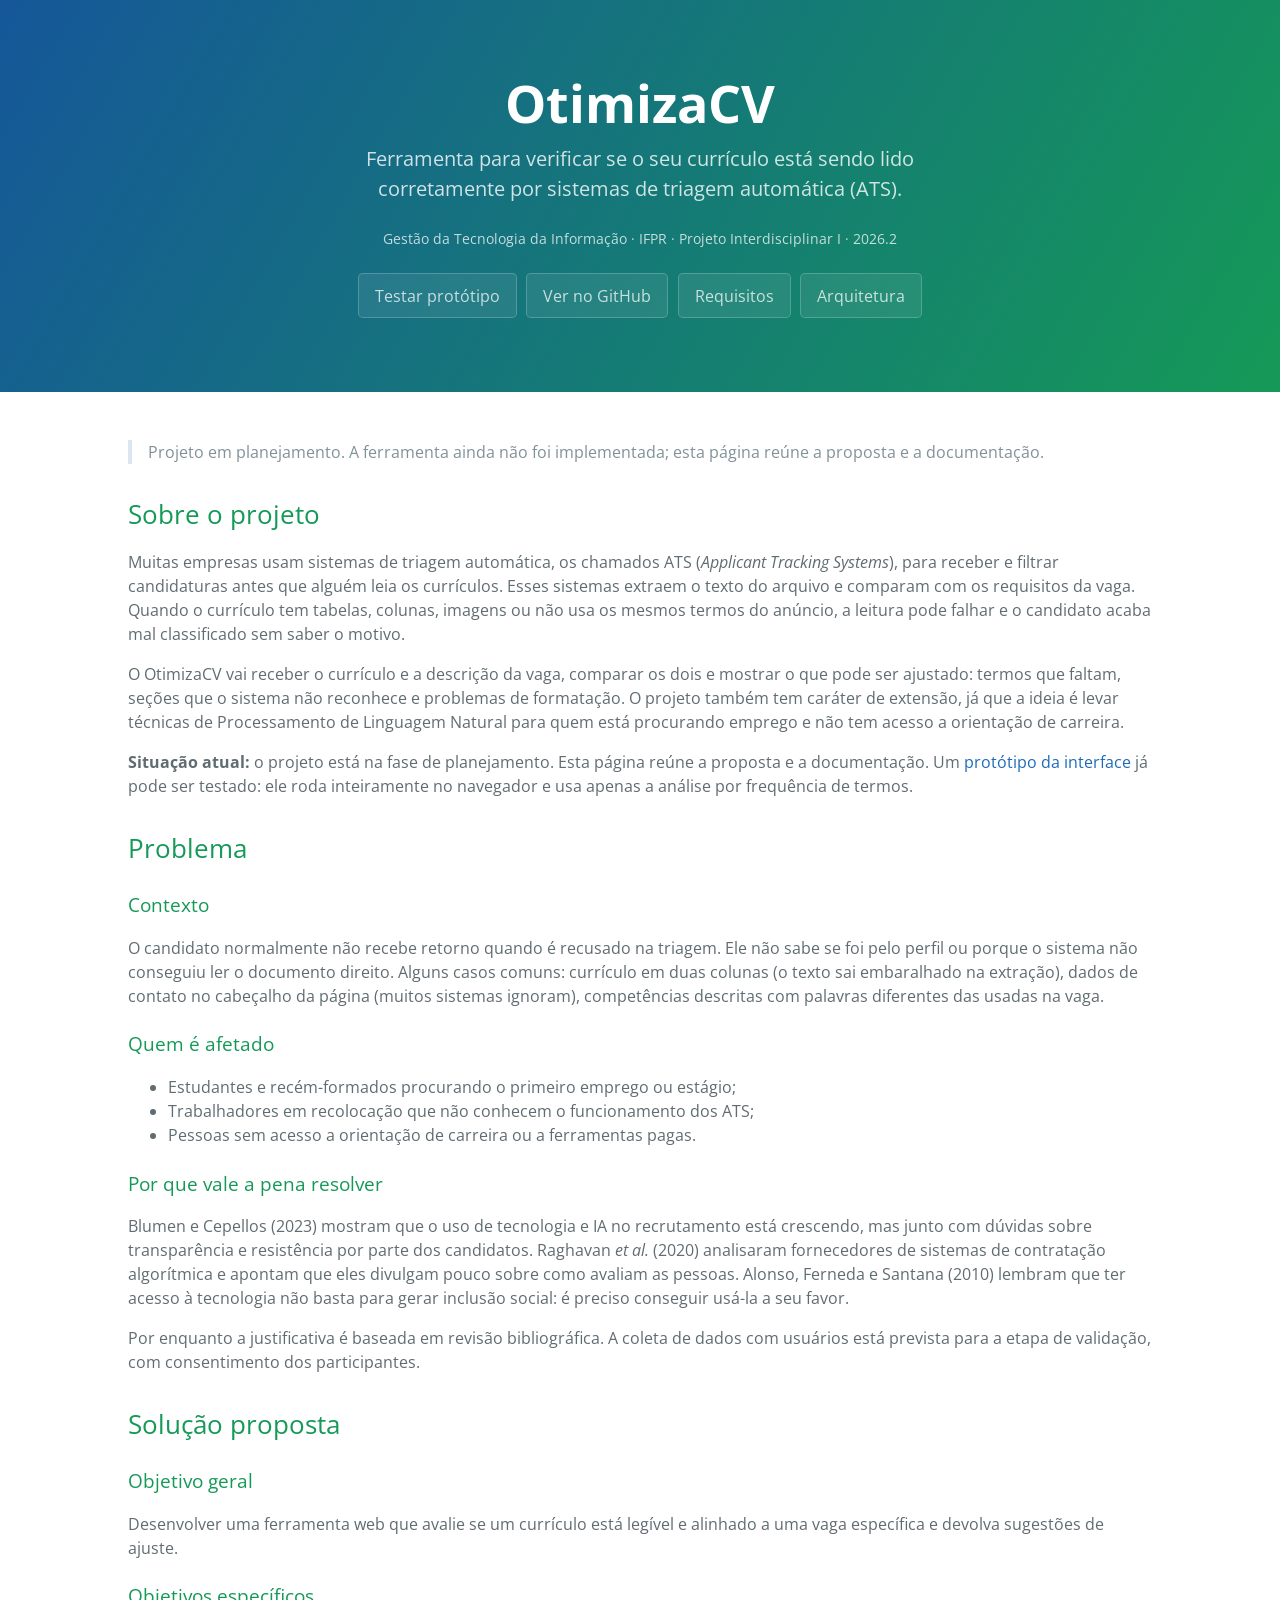
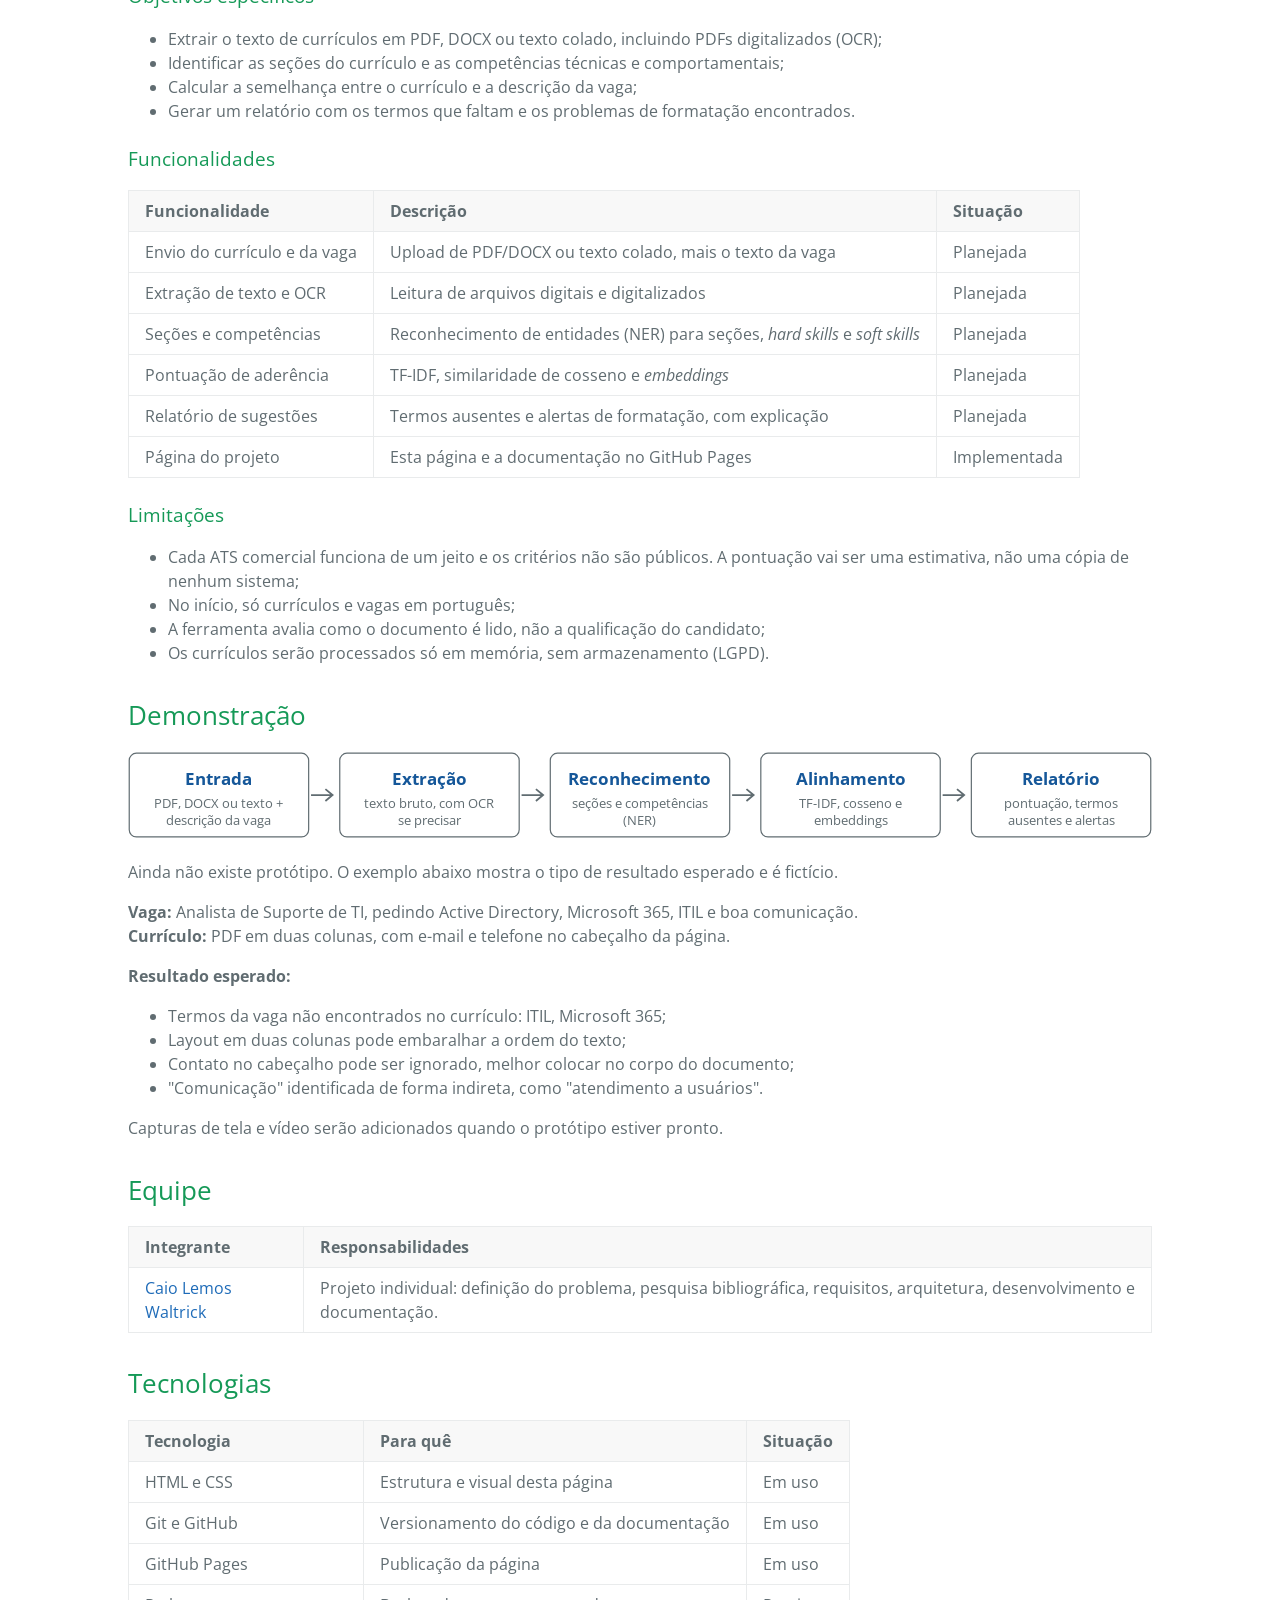
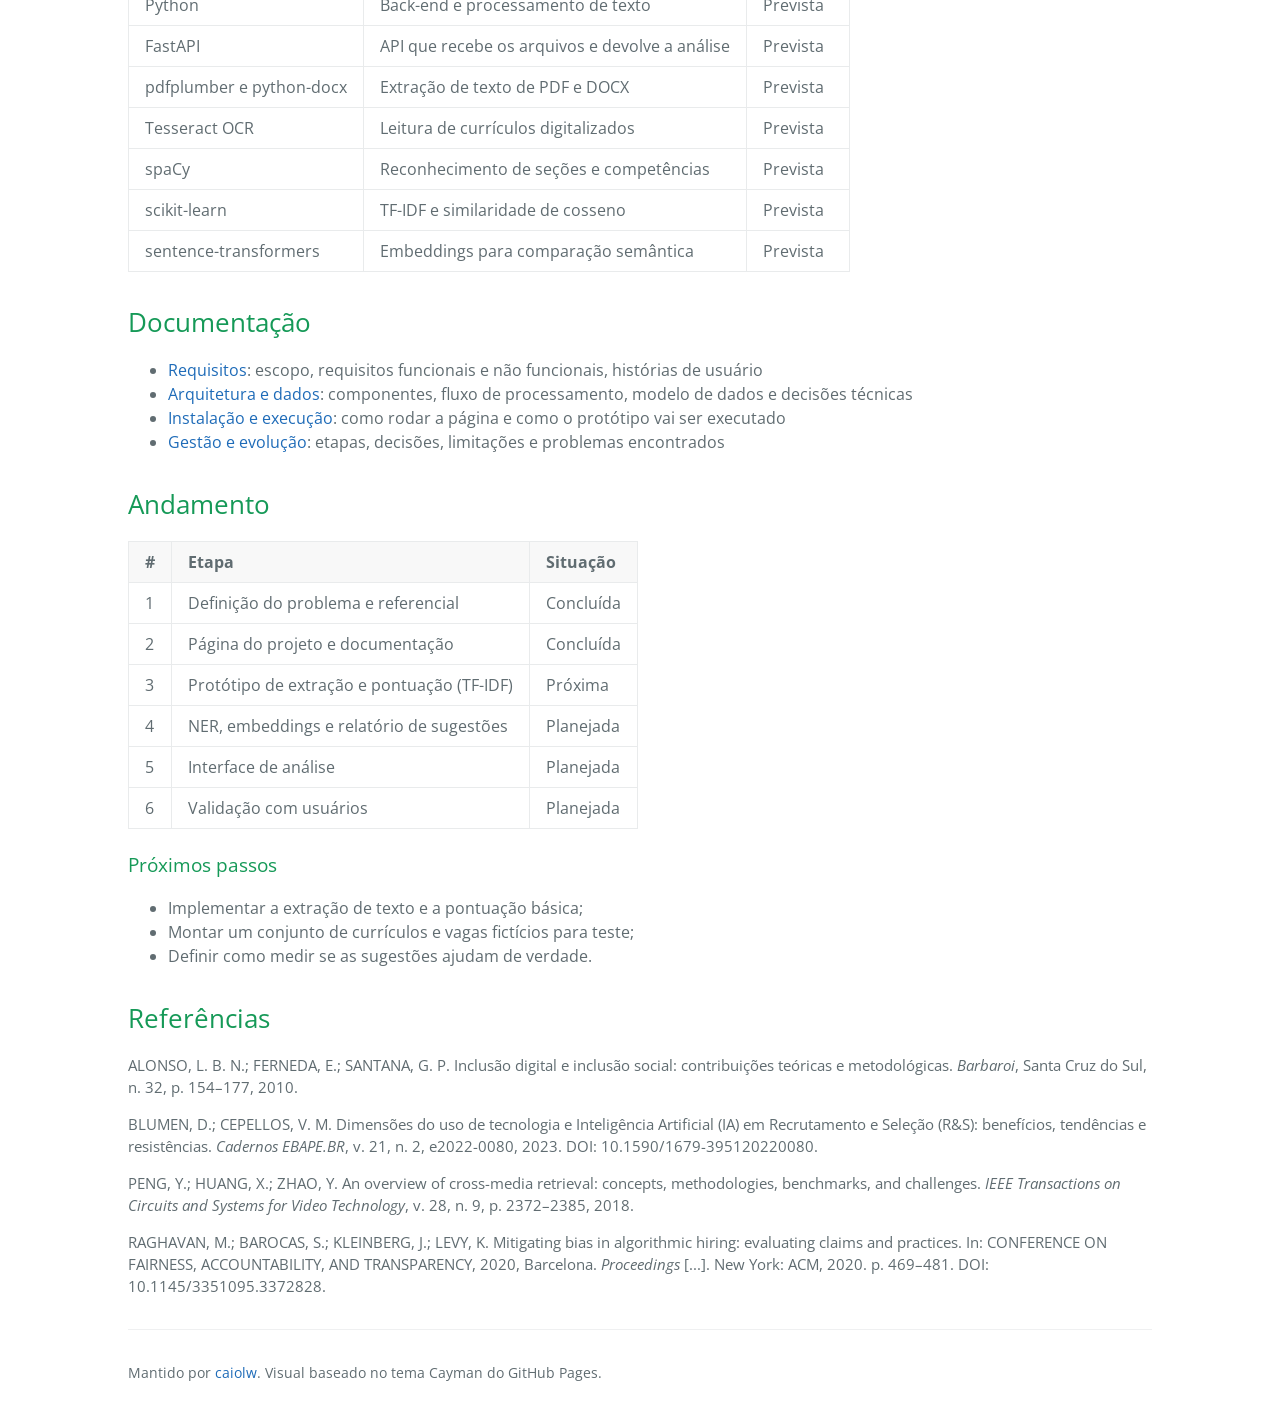
==== commit 037f617b: "Adiciona protótipo da interface de análise (app/) Roda inteiramente no navegador: extração de PDF/DO" ====
--- a/index.html
+++ b/index.html
@@ -24,14 +24,14 @@
 <h1>OtimizaCV</h1>
 <h2>Ferramenta para verificar se o seu currículo está sendo lido corretamente por sistemas de triagem automática (ATS).</h2>
 <p>Gestão da Tecnologia da Informação · IFPR · Projeto Interdisciplinar I · 2026.2</p>
-<a class="btn" href="https://github.com/caiolw/otimizacv">Ver no GitHub</a><a class="btn" href="https://github.com/caiolw/otimizacv/blob/main/docs/requisitos.md">Requisitos</a><a class="btn" href="https://github.com/caiolw/otimizacv/blob/main/docs/arquitetura.md">Arquitetura</a>
+<a class="btn" href="app/">Testar protótipo</a><a class="btn" href="https://github.com/caiolw/otimizacv">Ver no GitHub</a><a class="btn" href="https://github.com/caiolw/otimizacv/blob/main/docs/requisitos.md">Requisitos</a><a class="btn" href="https://github.com/caiolw/otimizacv/blob/main/docs/arquitetura.md">Arquitetura</a>
 </section>
 <section class="mc">
 <blockquote>Projeto em planejamento. A ferramenta ainda não foi implementada; esta página reúne a proposta e a documentação.</blockquote>
 <h2>Sobre o projeto</h2>
 <p>Muitas empresas usam sistemas de triagem automática, os chamados ATS (<i>Applicant Tracking Systems</i>), para receber e filtrar candidaturas antes que alguém leia os currículos. Esses sistemas extraem o texto do arquivo e comparam com os requisitos da vaga. Quando o currículo tem tabelas, colunas, imagens ou não usa os mesmos termos do anúncio, a leitura pode falhar e o candidato acaba mal classificado sem saber o motivo.</p>
 <p>O OtimizaCV vai receber o currículo e a descrição da vaga, comparar os dois e mostrar o que pode ser ajustado: termos que faltam, seções que o sistema não reconhece e problemas de formatação. O projeto também tem caráter de extensão, já que a ideia é levar técnicas de Processamento de Linguagem Natural para quem está procurando emprego e não tem acesso a orientação de carreira.</p>
-<p><b>Situação atual:</b> o projeto está na fase de planejamento. Esta página reúne a proposta e a documentação; a ferramenta ainda não foi implementada.</p>
+<p><b>Situação atual:</b> o projeto está na fase de planejamento. Esta página reúne a proposta e a documentação. Um <a href="app/">protótipo da interface</a> já pode ser testado: ele roda inteiramente no navegador e usa apenas a análise por frequência de termos.</p>
 
 <h2>Problema</h2>
 <h3>Contexto</h3>
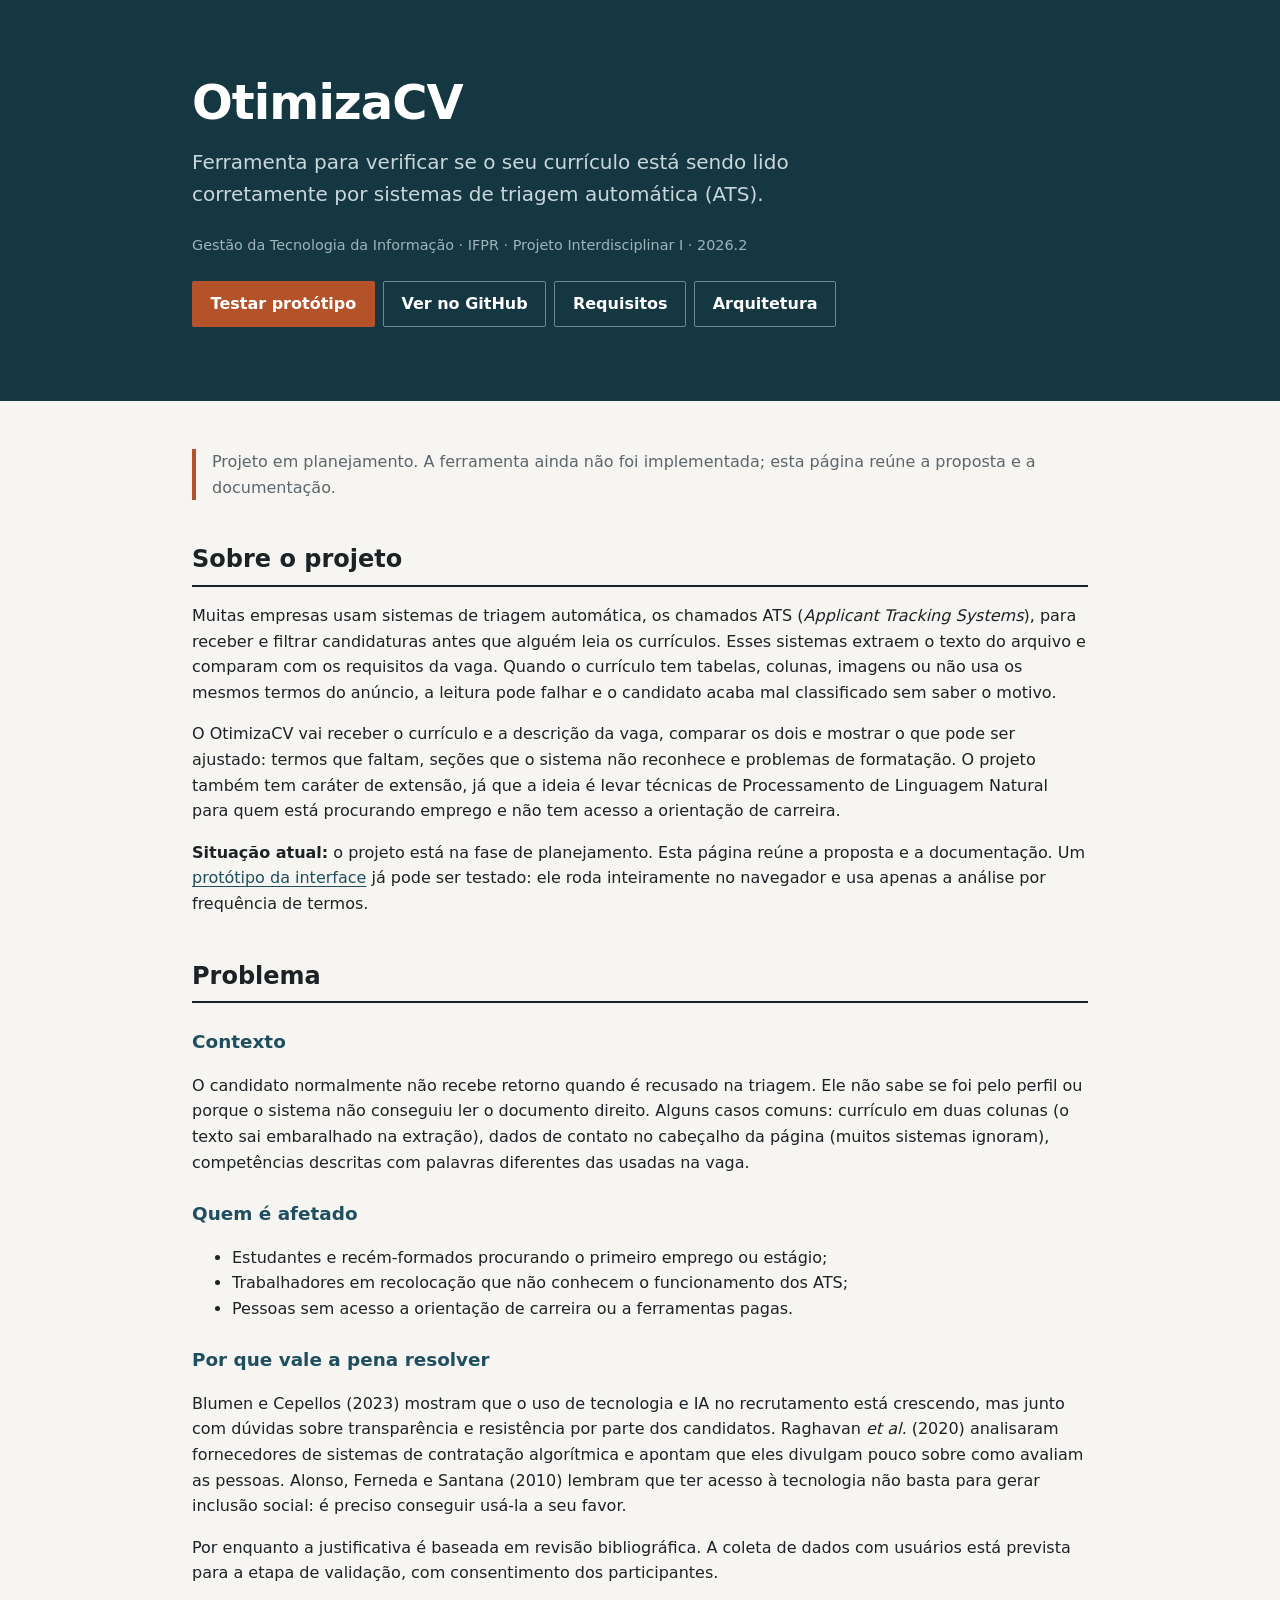
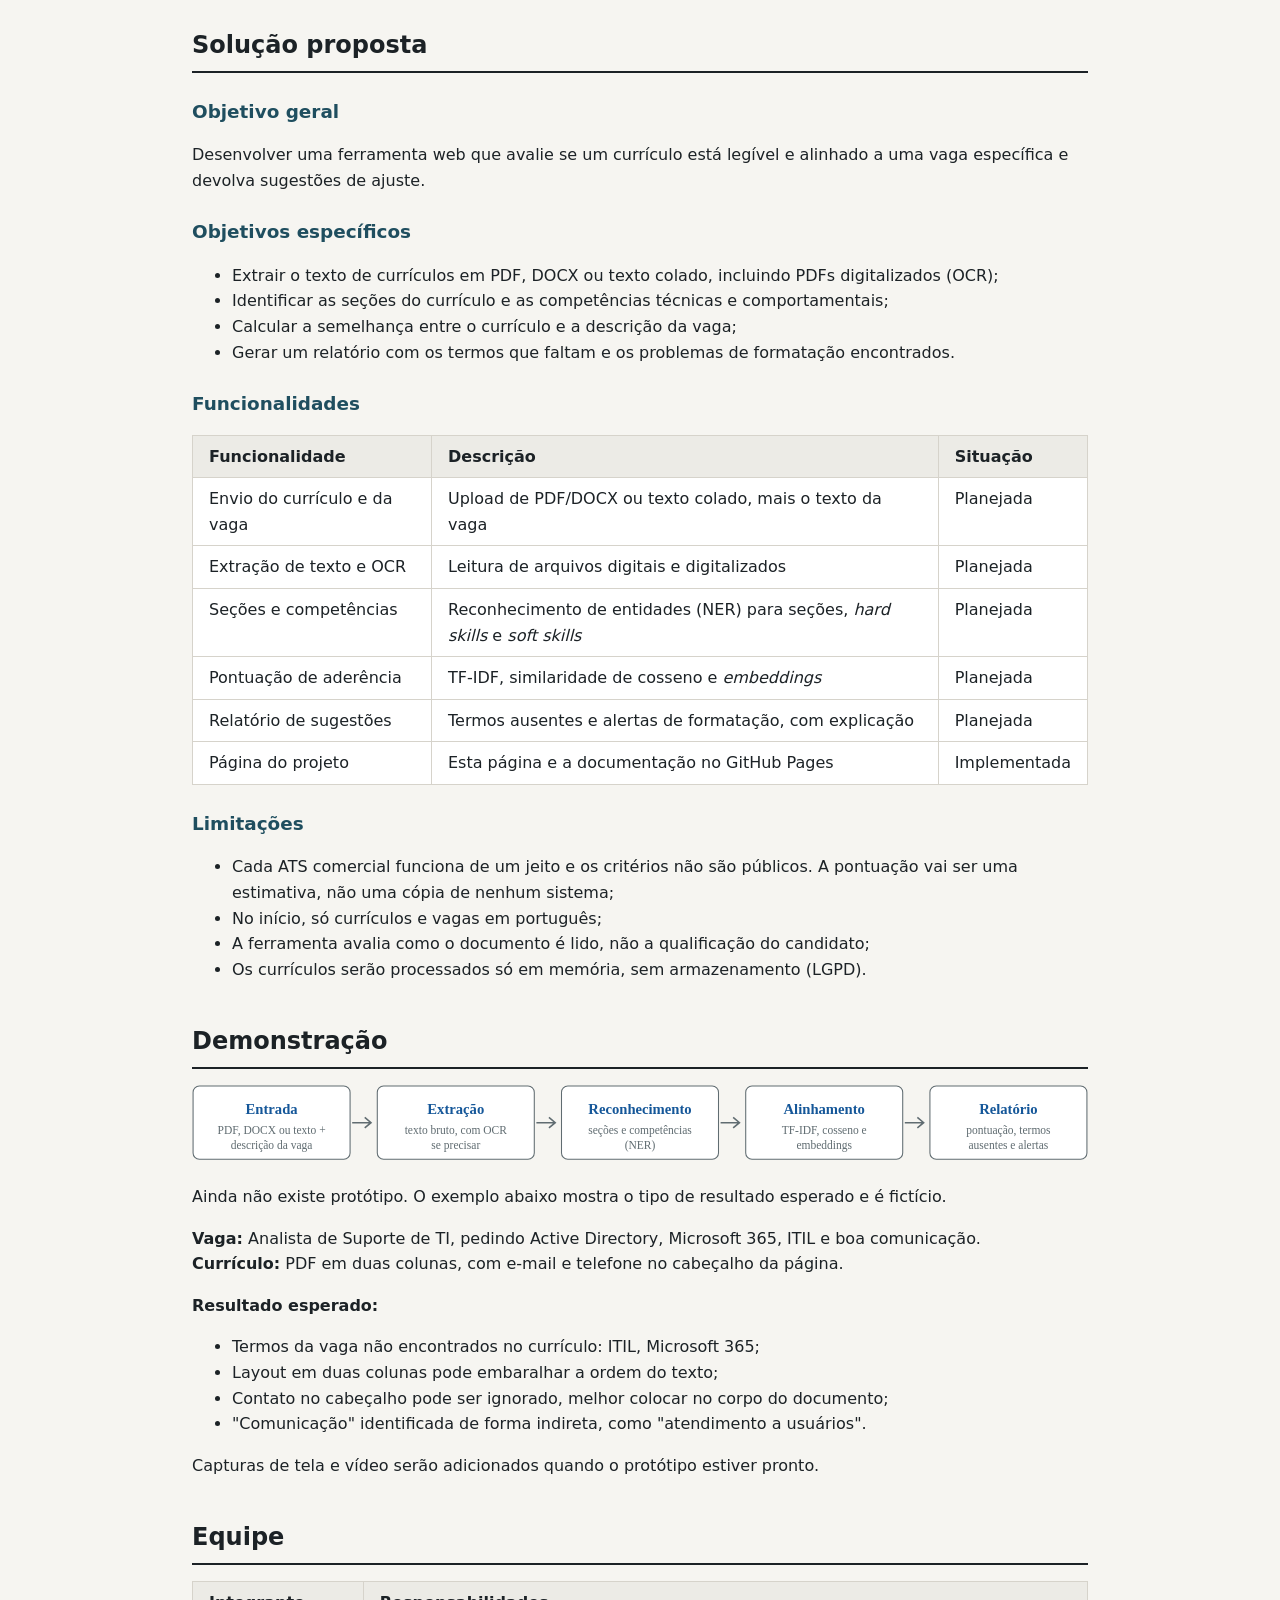
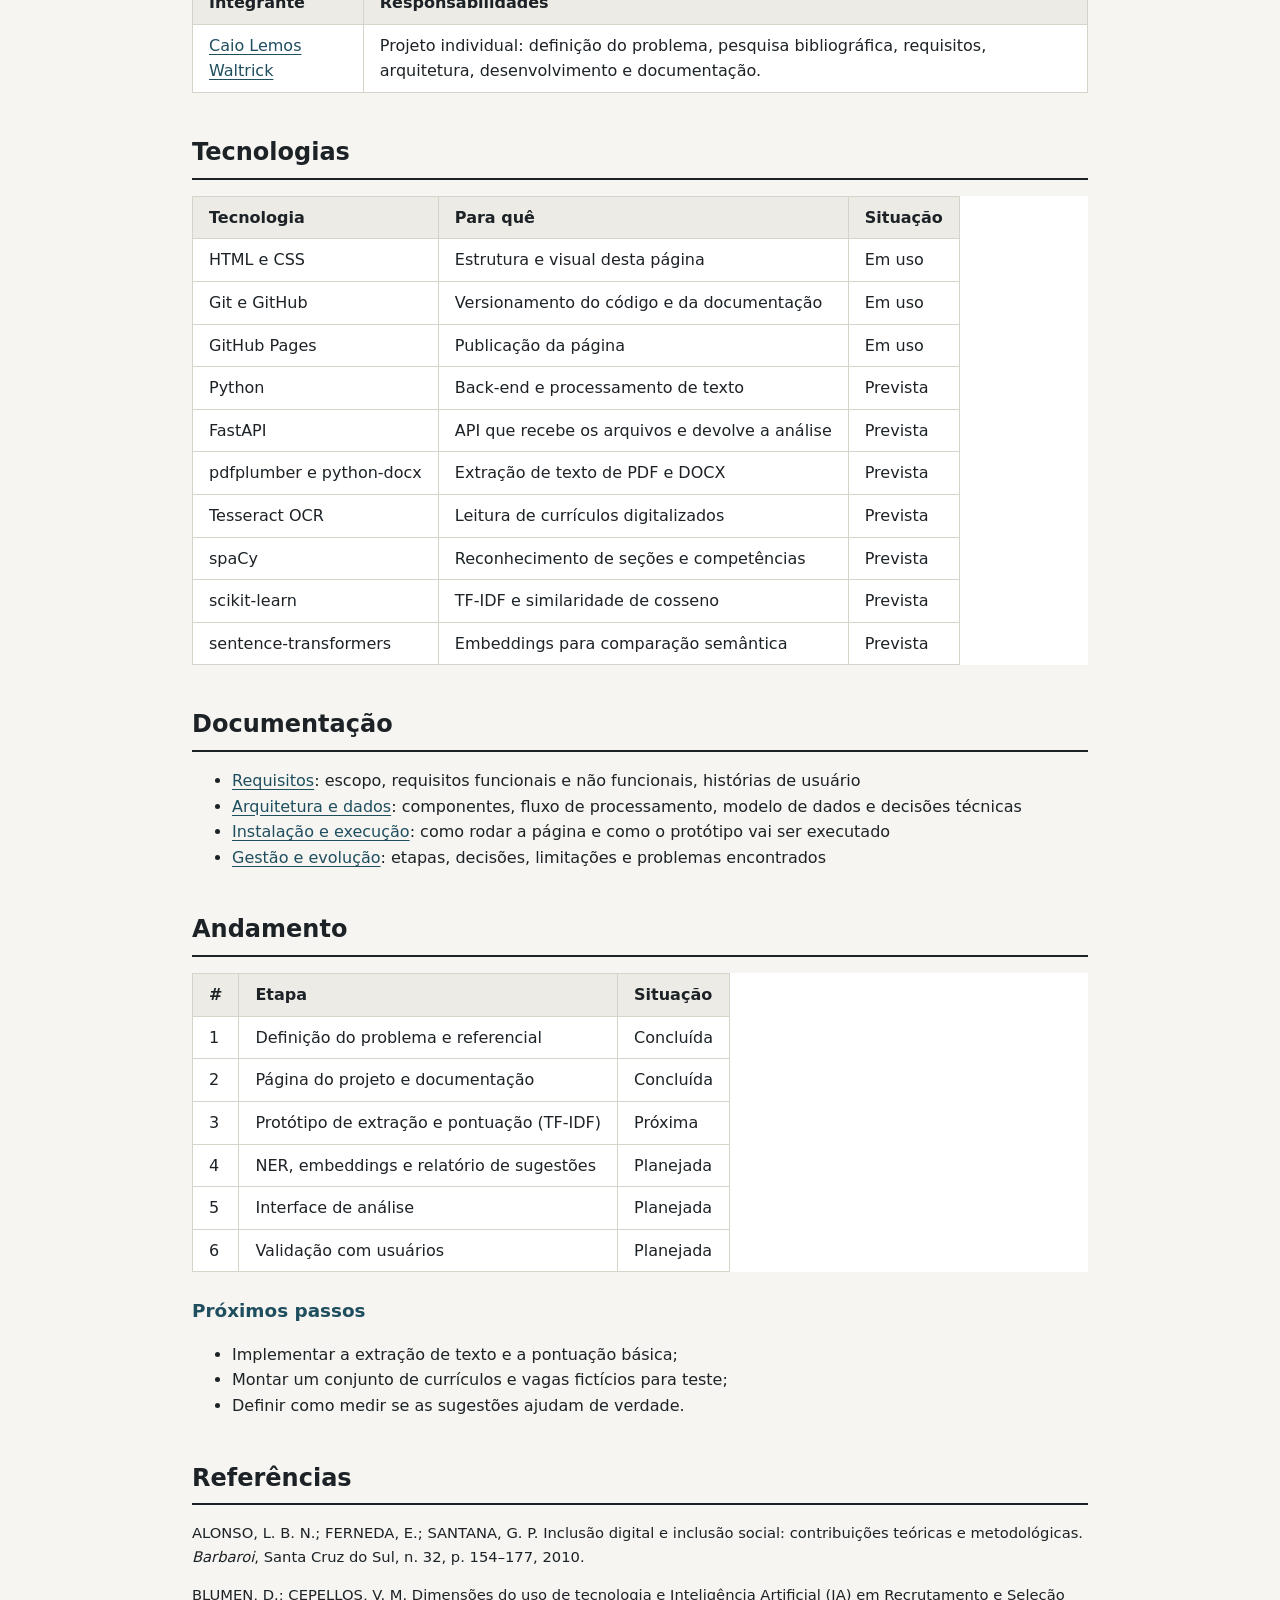
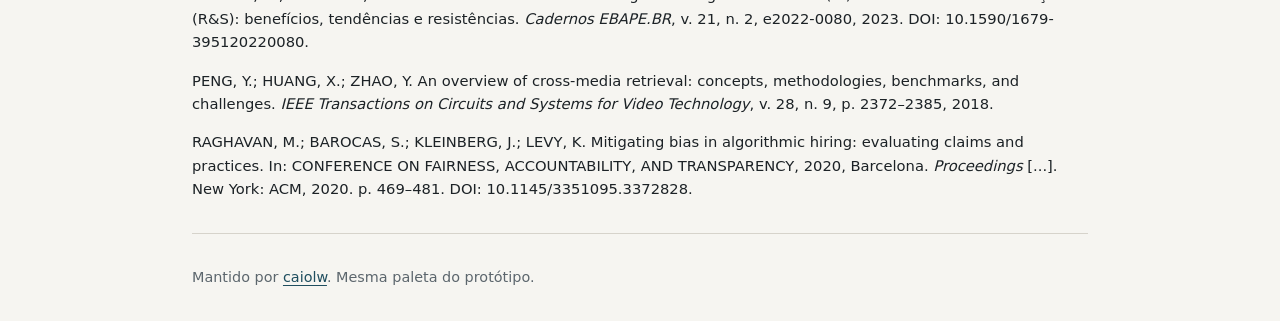
==== commit d3d09257: "Aplica a paleta do protótipo à página do projeto Co-Authored-By: Claude Opus 5.5 <noreply@anthropic." ====
--- a/index.html
+++ b/index.html
@@ -1,23 +1,26 @@
 <!doctype html><html lang="pt-BR"><head><meta charset="utf-8">
 <meta name="viewport" content="width=device-width, initial-scale=1">
-<title>OtimizaCV</title><link rel="stylesheet" href="https://fonts.googleapis.com/css2?family=Open+Sans:wght@400;700&display=swap"><style>
-body{margin:0;font-family:'Open Sans','Helvetica Neue',Helvetica,Arial,sans-serif;font-size:16px;line-height:1.5;color:#606c71}
-.ph{color:#fff;text-align:center;background:#159957;background-image:linear-gradient(120deg,#155799,#159957);padding:4rem 1.5rem}
-.ph h1{font-size:3.25rem;margin:0 0 .1rem;font-weight:700}
-.ph h2{font-size:1.25rem;font-weight:400;opacity:.8;margin:0 auto 1.5rem;max-width:640px}
-.ph p{opacity:.75;font-size:.9rem;margin:0 0 1.5rem}
-.btn{display:inline-block;margin:0 .3rem .6rem;color:rgba(255,255,255,.75);background:rgba(255,255,255,.08);border:1px solid rgba(255,255,255,.2);border-radius:.3rem;padding:.6rem 1rem;text-decoration:none}
-.btn:hover{color:#fff;background:rgba(255,255,255,.2)}
-.mc{max-width:64rem;padding:2rem 4rem;margin:0 auto;word-wrap:break-word}
-.mc h2{color:#159957;font-weight:400;font-size:1.6rem;margin:2rem 0 1rem}
-.mc h3{color:#159957;font-weight:400;font-size:1.2rem;margin:1.4rem 0 .5rem}
-table{display:block;width:100%;overflow:auto;border-collapse:collapse;margin:1rem 0}
-th{font-weight:700;background:#f8f8f8}th,td{padding:.5rem 1rem;border:1px solid #e9ebec;text-align:left;vertical-align:top}
-a{color:#1e6bb8;text-decoration:none}a:hover{text-decoration:underline}
-blockquote{padding:0 1rem;margin:1rem 0;color:#819198;border-left:.3rem solid #dce6f0}
+<title>OtimizaCV</title><style>
+body{margin:0;font-family:system-ui,-apple-system,'Segoe UI',Roboto,Arial,sans-serif;font-size:16px;line-height:1.6;color:#1c2226;background:#f6f5f1}
+.ph{color:#fff;background:#153742;padding:4rem max(1.5rem,calc((100% - 56rem)/2))}
+.ph h1{font-size:3rem;margin:0 0 .3rem;font-weight:700;letter-spacing:-.02em}
+.ph h2{font-size:1.25rem;font-weight:400;color:#c9d6db;margin:0 0 1.5rem;max-width:640px}
+.ph p{color:#9fb3ba;font-size:.9rem;margin:0 0 1.5rem}
+.btn{display:inline-block;margin:0 .5rem .6rem 0;color:#fff;background:transparent;border:1px solid #6d8a94;border-radius:2px;padding:.6rem 1.1rem;text-decoration:none;font-weight:600}
+.btn:hover{background:#1f4e5f;text-decoration:none}
+.btn:first-of-type{background:#b4532a;border-color:#b4532a}
+.btn:first-of-type:hover{background:#9a4522}
+.mc{max-width:56rem;padding:2rem 1.5rem;margin:0 auto;word-wrap:break-word}
+.mc h2{color:#1c2226;font-weight:700;font-size:1.5rem;margin:2.5rem 0 1rem;padding-bottom:.4rem;border-bottom:2px solid #1c2226}
+.mc h3{color:#1f4e5f;font-weight:700;font-size:1.15rem;margin:1.5rem 0 .5rem}
+table{display:block;width:100%;overflow:auto;border-collapse:collapse;margin:1rem 0;background:#fff}
+th{font-weight:700;background:#ecebe6}th,td{padding:.5rem 1rem;border:1px solid #d6d3cb;text-align:left;vertical-align:top}
+a{color:#1f4e5f;text-decoration:underline;text-underline-offset:3px}a:hover{color:#b4532a}
+blockquote{padding:0 1rem;margin:1rem 0;color:#5c666d;border-left:4px solid #b4532a}
+img{max-width:100%}
 .ref{font-size:.92rem}
-.foot{margin-top:2rem;padding-top:2rem;border-top:1px solid #eff0f1;font-size:.9rem}
-@media(max-width:700px){.mc{padding:1.5rem 1rem}.ph{padding:2.5rem 1rem}.ph h1{font-size:2.2rem}}
+.foot{margin-top:2rem;padding-top:2rem;border-top:1px solid #d6d3cb;font-size:.9rem;color:#5c666d}
+@media(max-width:700px){.ph{padding:2.5rem 1rem}.ph h1{font-size:2.2rem}}
 
 table{display:block;overflow-x:auto;max-width:100%}.ref{overflow-wrap:anywhere}main,article{min-width:0}</style></head><body>
 <section class="ph">
@@ -103,6 +106,6 @@
 </ul>
 
 <h2>Referências</h2><p class='ref'>ALONSO, L. B. N.; FERNEDA, E.; SANTANA, G. P. Inclusão digital e inclusão social: contribuições teóricas e metodológicas. <i>Barbaroi</i>, Santa Cruz do Sul, n. 32, p. 154–177, 2010.</p><p class='ref'>BLUMEN, D.; CEPELLOS, V. M. Dimensões do uso de tecnologia e Inteligência Artificial (IA) em Recrutamento e Seleção (R&amp;S): benefícios, tendências e resistências. <i>Cadernos EBAPE.BR</i>, v. 21, n. 2, e2022-0080, 2023. DOI: 10.1590/1679-395120220080.</p><p class='ref'>PENG, Y.; HUANG, X.; ZHAO, Y. An overview of cross-media retrieval: concepts, methodologies, benchmarks, and challenges. <i>IEEE Transactions on Circuits and Systems for Video Technology</i>, v. 28, n. 9, p. 2372–2385, 2018.</p><p class='ref'>RAGHAVAN, M.; BAROCAS, S.; KLEINBERG, J.; LEVY, K. Mitigating bias in algorithmic hiring: evaluating claims and practices. In: CONFERENCE ON FAIRNESS, ACCOUNTABILITY, AND TRANSPARENCY, 2020, Barcelona. <i>Proceedings</i> [...]. New York: ACM, 2020. p. 469–481. DOI: 10.1145/3351095.3372828.</p>
-<footer class="foot">Mantido por <a href="https://github.com/caiolw">caiolw</a>. Visual baseado no tema Cayman do GitHub Pages.</footer>
+<footer class="foot">Mantido por <a href="https://github.com/caiolw">caiolw</a>. Mesma paleta do protótipo.</footer>
 </section>
 </body></html>
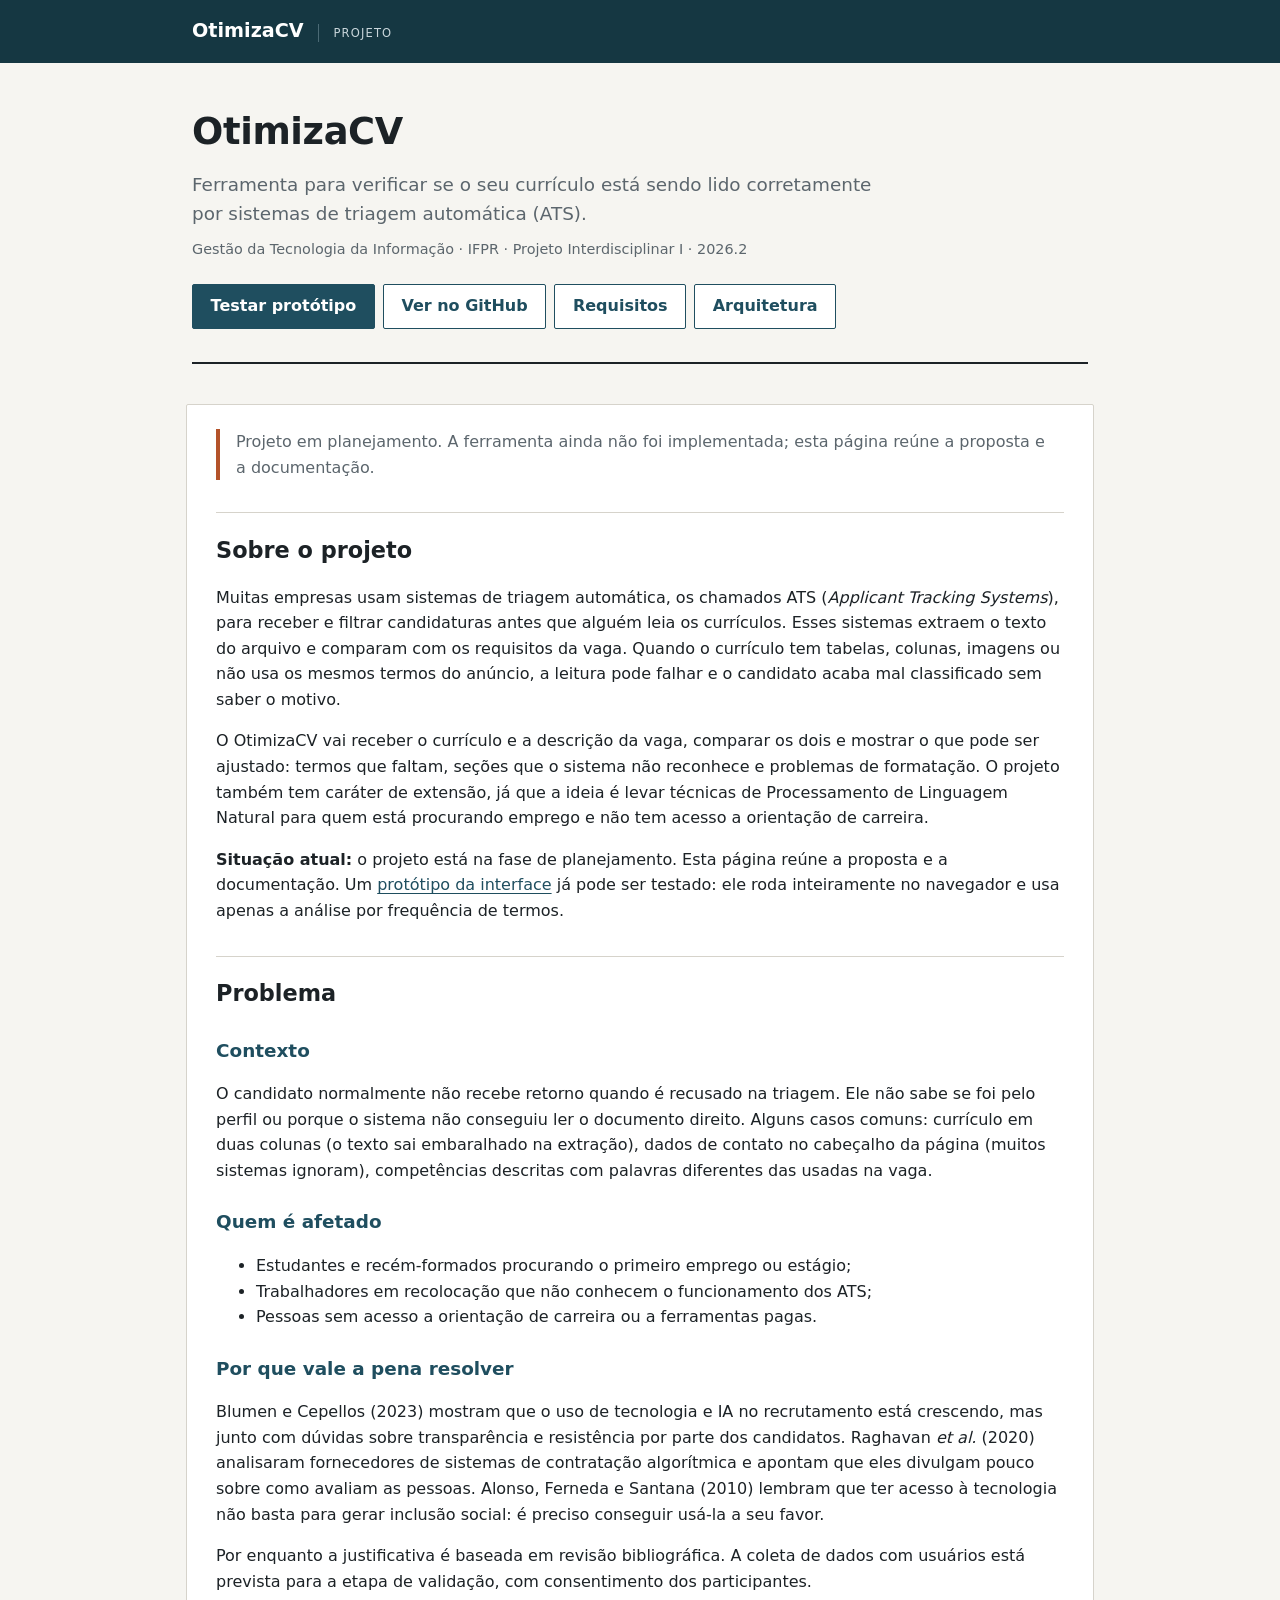
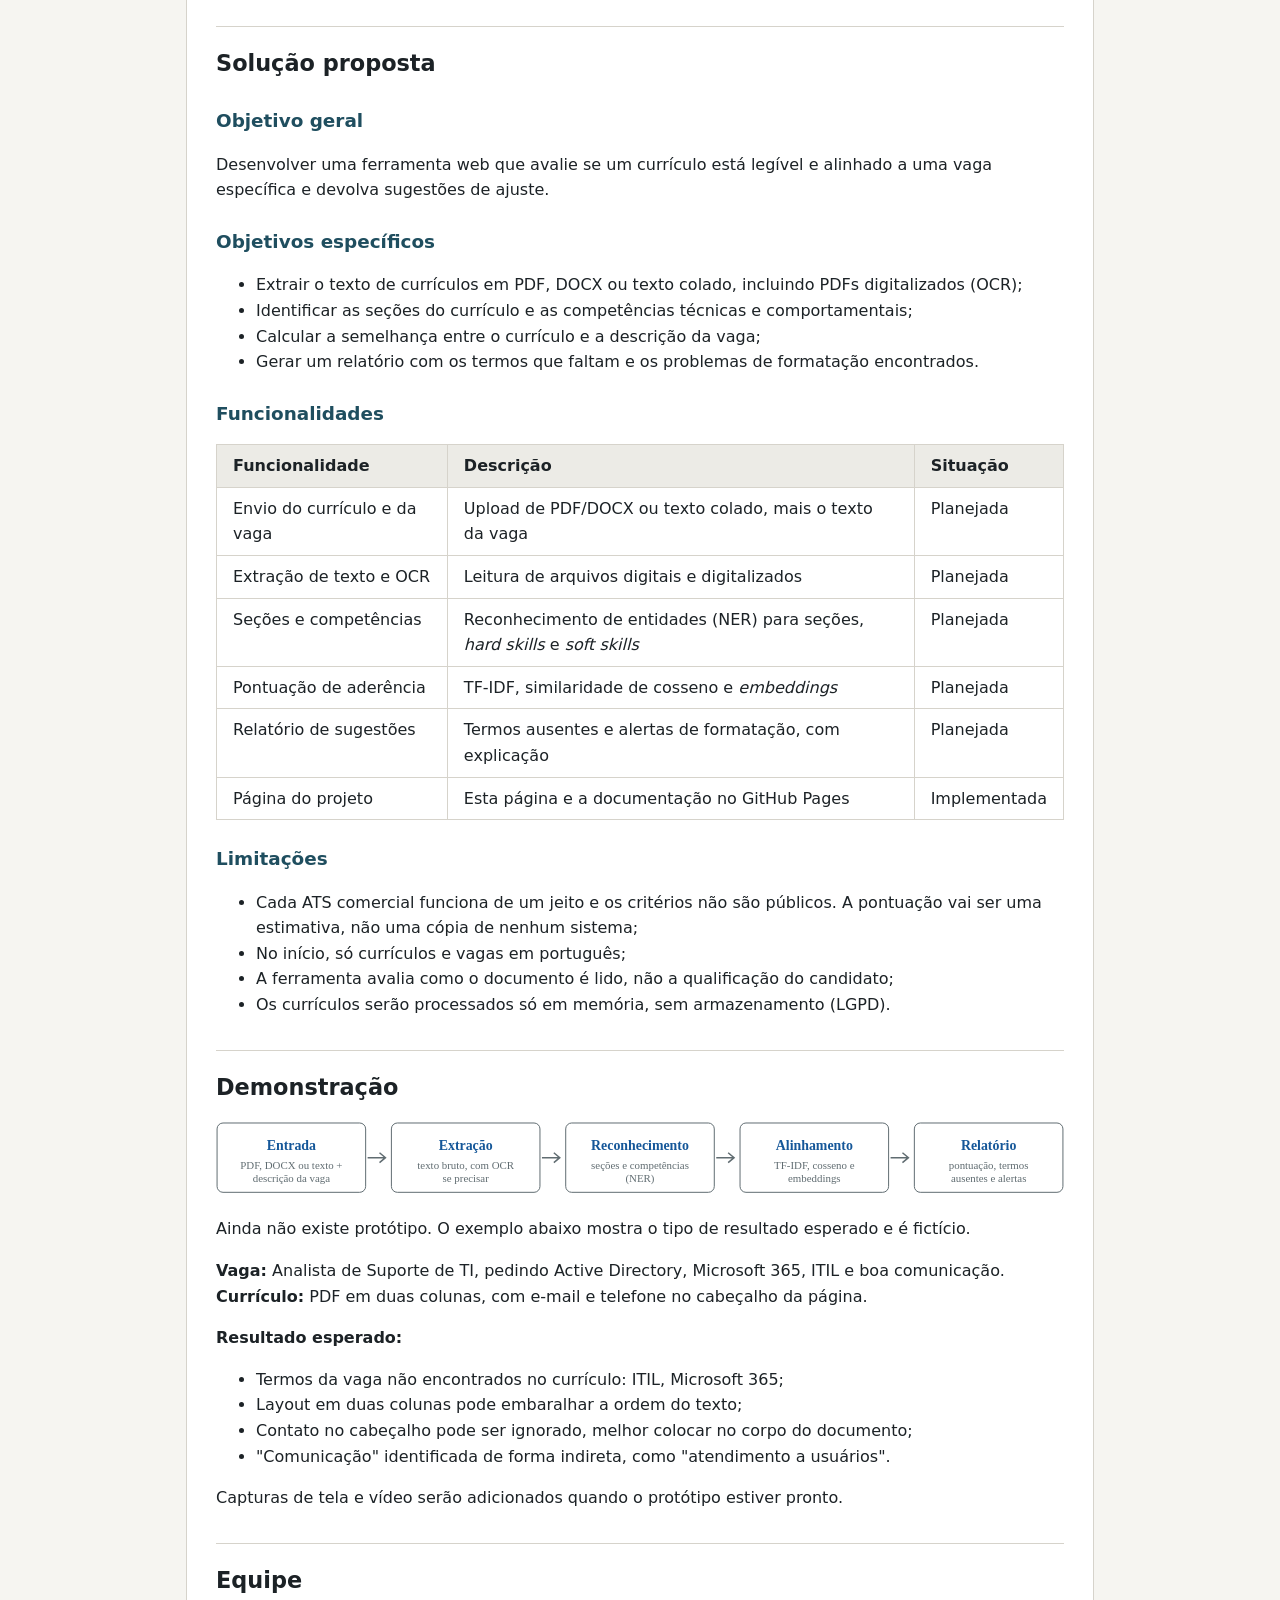
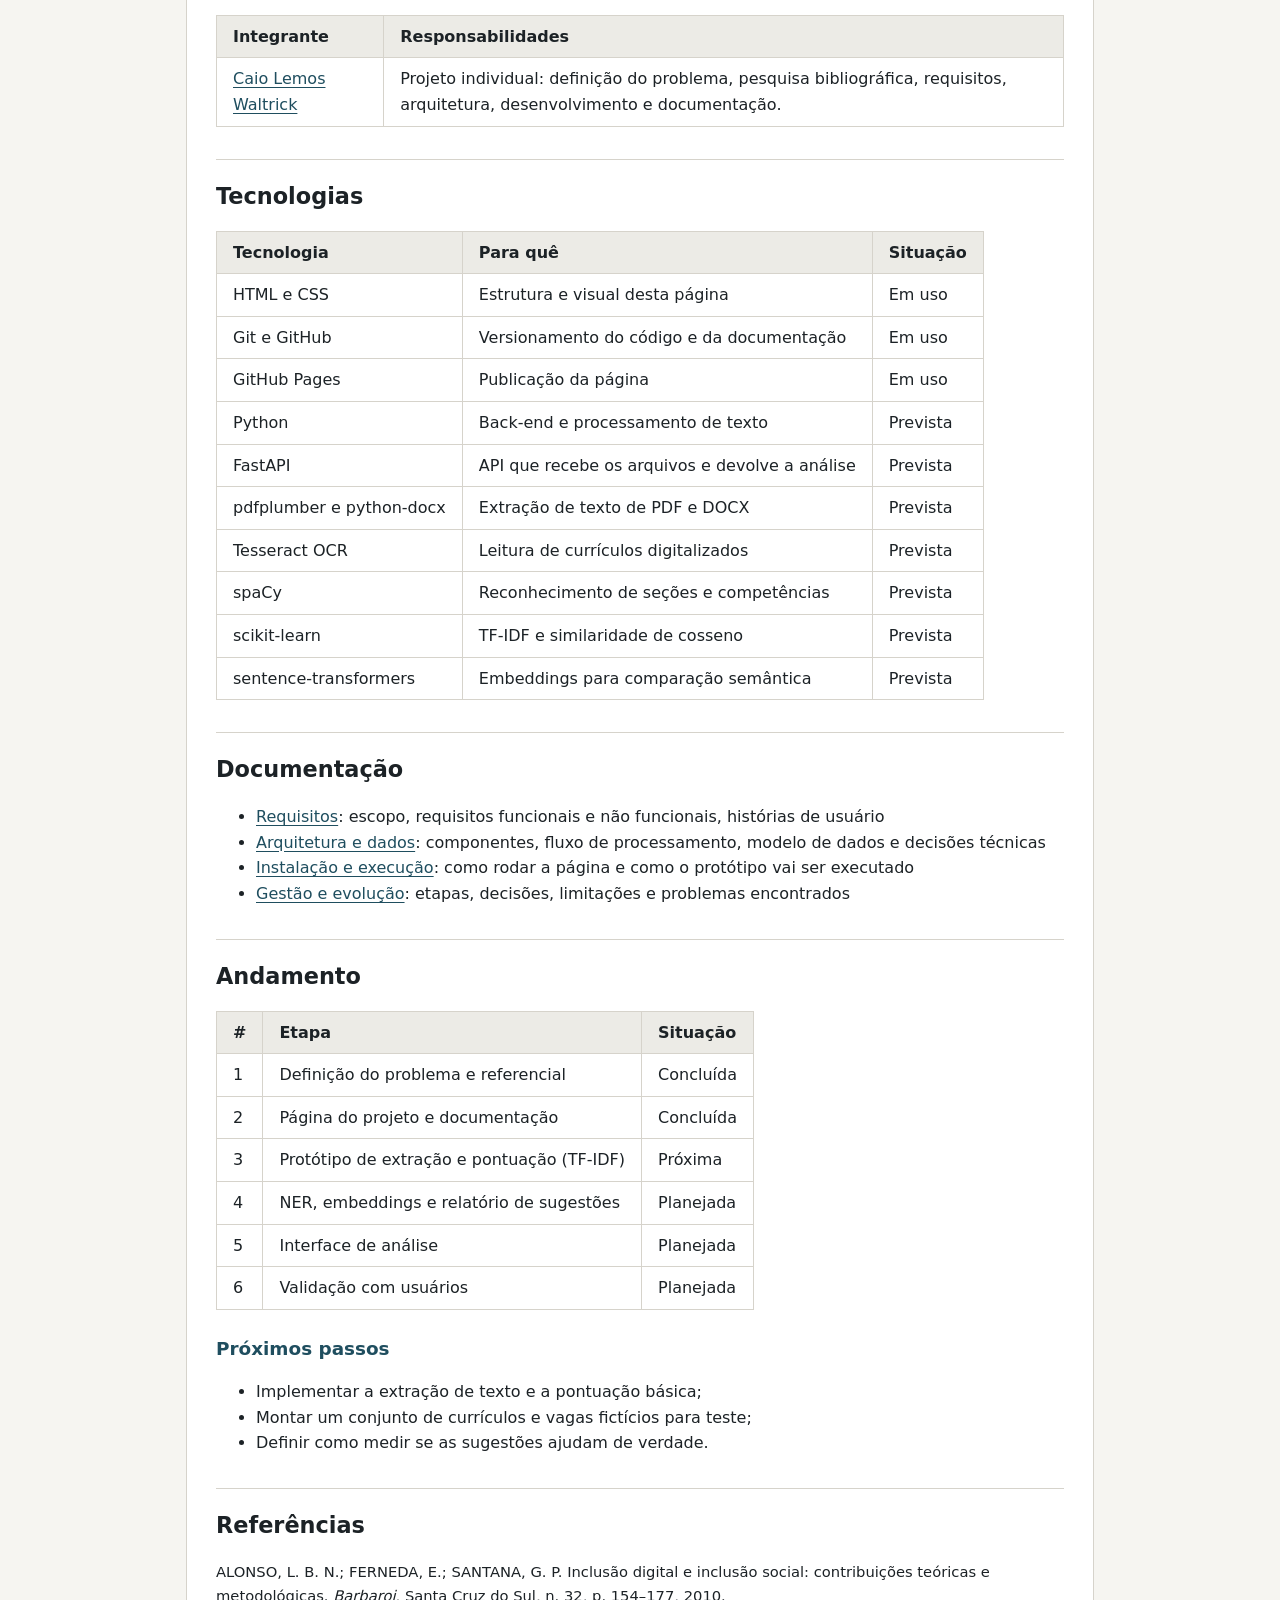
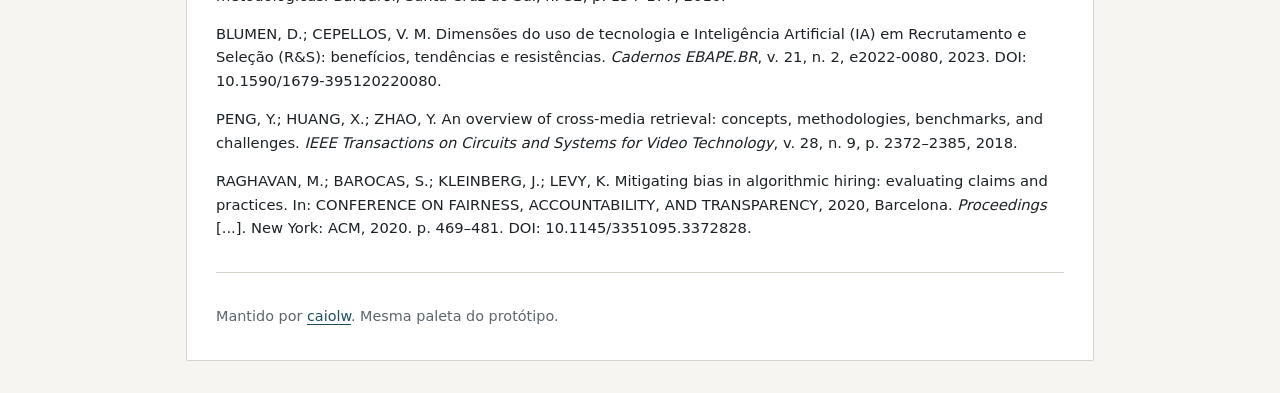
==== commit db47f63d: "Página do projeto no mesmo estilo do protótipo Co-Authored-By: Claude Opus 5.5 <noreply@anthropic.co" ====
--- a/index.html
+++ b/index.html
@@ -2,16 +2,21 @@
 <meta name="viewport" content="width=device-width, initial-scale=1">
 <title>OtimizaCV</title><style>
 body{margin:0;font-family:system-ui,-apple-system,'Segoe UI',Roboto,Arial,sans-serif;font-size:16px;line-height:1.6;color:#1c2226;background:#f6f5f1}
-.ph{color:#fff;background:#153742;padding:4rem max(1.5rem,calc((100% - 56rem)/2))}
-.ph h1{font-size:3rem;margin:0 0 .3rem;font-weight:700;letter-spacing:-.02em}
-.ph h2{font-size:1.25rem;font-weight:400;color:#c9d6db;margin:0 0 1.5rem;max-width:640px}
-.ph p{color:#9fb3ba;font-size:.9rem;margin:0 0 1.5rem}
-.btn{display:inline-block;margin:0 .5rem .6rem 0;color:#fff;background:transparent;border:1px solid #6d8a94;border-radius:2px;padding:.6rem 1.1rem;text-decoration:none;font-weight:600}
-.btn:hover{background:#1f4e5f;text-decoration:none}
-.btn:first-of-type{background:#b4532a;border-color:#b4532a}
-.btn:first-of-type:hover{background:#9a4522}
-.mc{max-width:56rem;padding:2rem 1.5rem;margin:0 auto;word-wrap:break-word}
-.mc h2{color:#1c2226;font-weight:700;font-size:1.5rem;margin:2.5rem 0 1rem;padding-bottom:.4rem;border-bottom:2px solid #1c2226}
+.topo{display:flex;align-items:baseline;gap:.9rem;padding:1rem max(1.5rem,calc((100% - 56rem)/2));background:#153742}
+.marca{color:#fff;font-weight:700;font-size:1.2rem;text-decoration:none}
+.marca:hover{color:#fff}
+.selo{font-size:.72rem;text-transform:uppercase;letter-spacing:.1em;color:#c9d6db;border-left:1px solid #4b6a75;padding-left:.9rem}
+.ph{max-width:56rem;margin:0 auto;padding:2.5rem 1.5rem 1.5rem}
+.ph-in{border-bottom:2px solid #1c2226;padding-bottom:1.5rem}
+.ph h1{font-size:2.3rem;margin:0 0 .5rem;font-weight:700;letter-spacing:-.01em;color:#1c2226}
+.ph h2{font-size:1.15rem;font-weight:400;color:#5c666d;margin:0 0 .6rem;max-width:680px}
+.ph p{color:#5c666d;font-size:.9rem;margin:0 0 1.4rem}
+.btn{display:inline-block;margin:0 .5rem .6rem 0;color:#1f4e5f;background:#fff;border:1px solid #1f4e5f;border-radius:2px;padding:.55rem 1.1rem;text-decoration:none;font-weight:600}
+.btn:hover{background:#eef2f3;color:#1f4e5f;text-decoration:none}
+.btn:first-of-type{background:#1f4e5f;color:#fff}
+.btn:first-of-type:hover{background:#153742;color:#fff}
+.mc{max-width:53rem;padding:.5rem 1.8rem 2rem;margin:1rem auto 2rem;word-wrap:break-word;background:#fff;border:1px solid #d6d3cb;border-radius:2px}
+.mc h2{color:#1c2226;font-weight:700;font-size:1.4rem;margin:2rem 0 1rem;padding-top:1.2rem;border-top:1px solid #d6d3cb}
 .mc h3{color:#1f4e5f;font-weight:700;font-size:1.15rem;margin:1.5rem 0 .5rem}
 table{display:block;width:100%;overflow:auto;border-collapse:collapse;margin:1rem 0;background:#fff}
 th{font-weight:700;background:#ecebe6}th,td{padding:.5rem 1rem;border:1px solid #d6d3cb;text-align:left;vertical-align:top}
@@ -20,15 +25,16 @@
 img{max-width:100%}
 .ref{font-size:.92rem}
 .foot{margin-top:2rem;padding-top:2rem;border-top:1px solid #d6d3cb;font-size:.9rem;color:#5c666d}
-@media(max-width:700px){.ph{padding:2.5rem 1rem}.ph h1{font-size:2.2rem}}
+@media(max-width:700px){.ph{padding:2rem 1rem 1rem}.ph h1{font-size:1.9rem}.mc{margin:1rem;padding:.5rem 1rem 1.5rem}}
 
 table{display:block;overflow-x:auto;max-width:100%}.ref{overflow-wrap:anywhere}main,article{min-width:0}</style></head><body>
-<section class="ph">
+<header class="topo"><a class="marca" href="./">OtimizaCV</a><span class="selo">Projeto</span></header>
+<section class="ph"><div class="ph-in">
 <h1>OtimizaCV</h1>
 <h2>Ferramenta para verificar se o seu currículo está sendo lido corretamente por sistemas de triagem automática (ATS).</h2>
 <p>Gestão da Tecnologia da Informação · IFPR · Projeto Interdisciplinar I · 2026.2</p>
 <a class="btn" href="app/">Testar protótipo</a><a class="btn" href="https://github.com/caiolw/otimizacv">Ver no GitHub</a><a class="btn" href="https://github.com/caiolw/otimizacv/blob/main/docs/requisitos.md">Requisitos</a><a class="btn" href="https://github.com/caiolw/otimizacv/blob/main/docs/arquitetura.md">Arquitetura</a>
-</section>
+</div></section>
 <section class="mc">
 <blockquote>Projeto em planejamento. A ferramenta ainda não foi implementada; esta página reúne a proposta e a documentação.</blockquote>
 <h2>Sobre o projeto</h2>
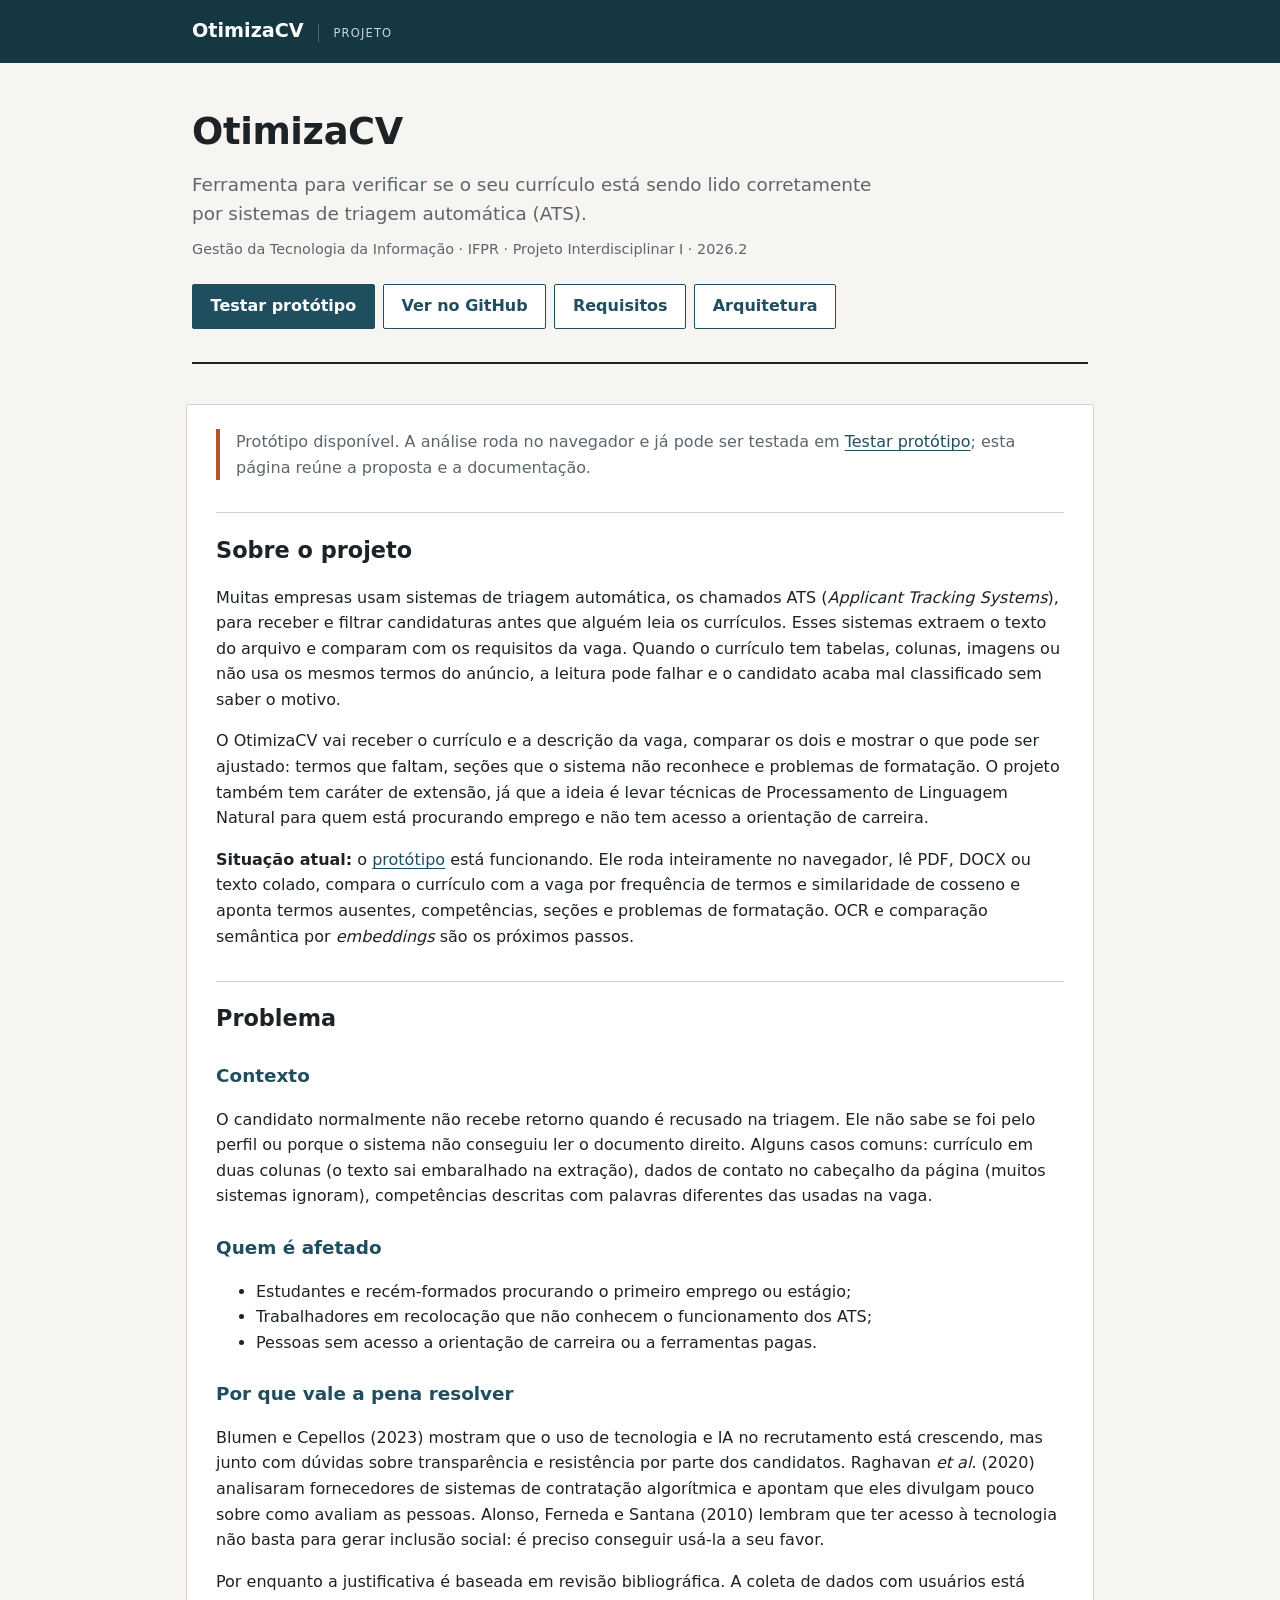
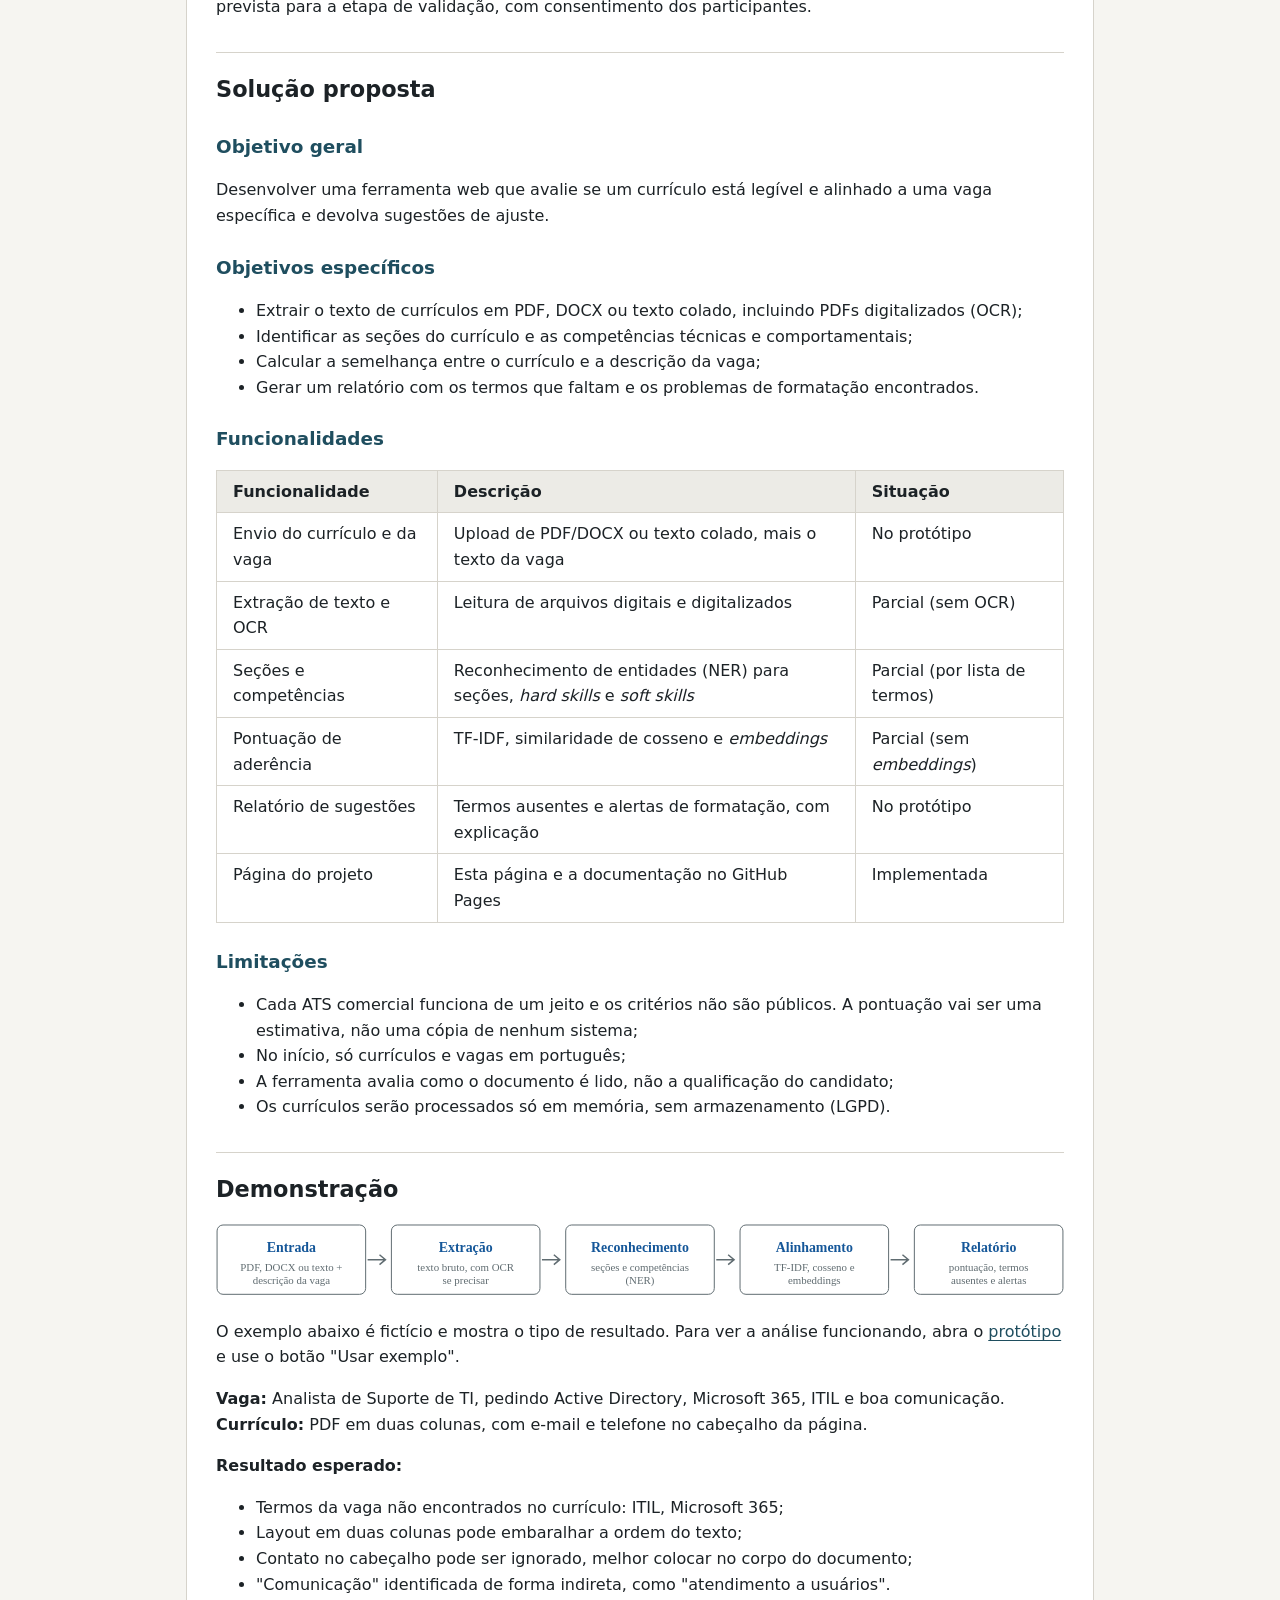
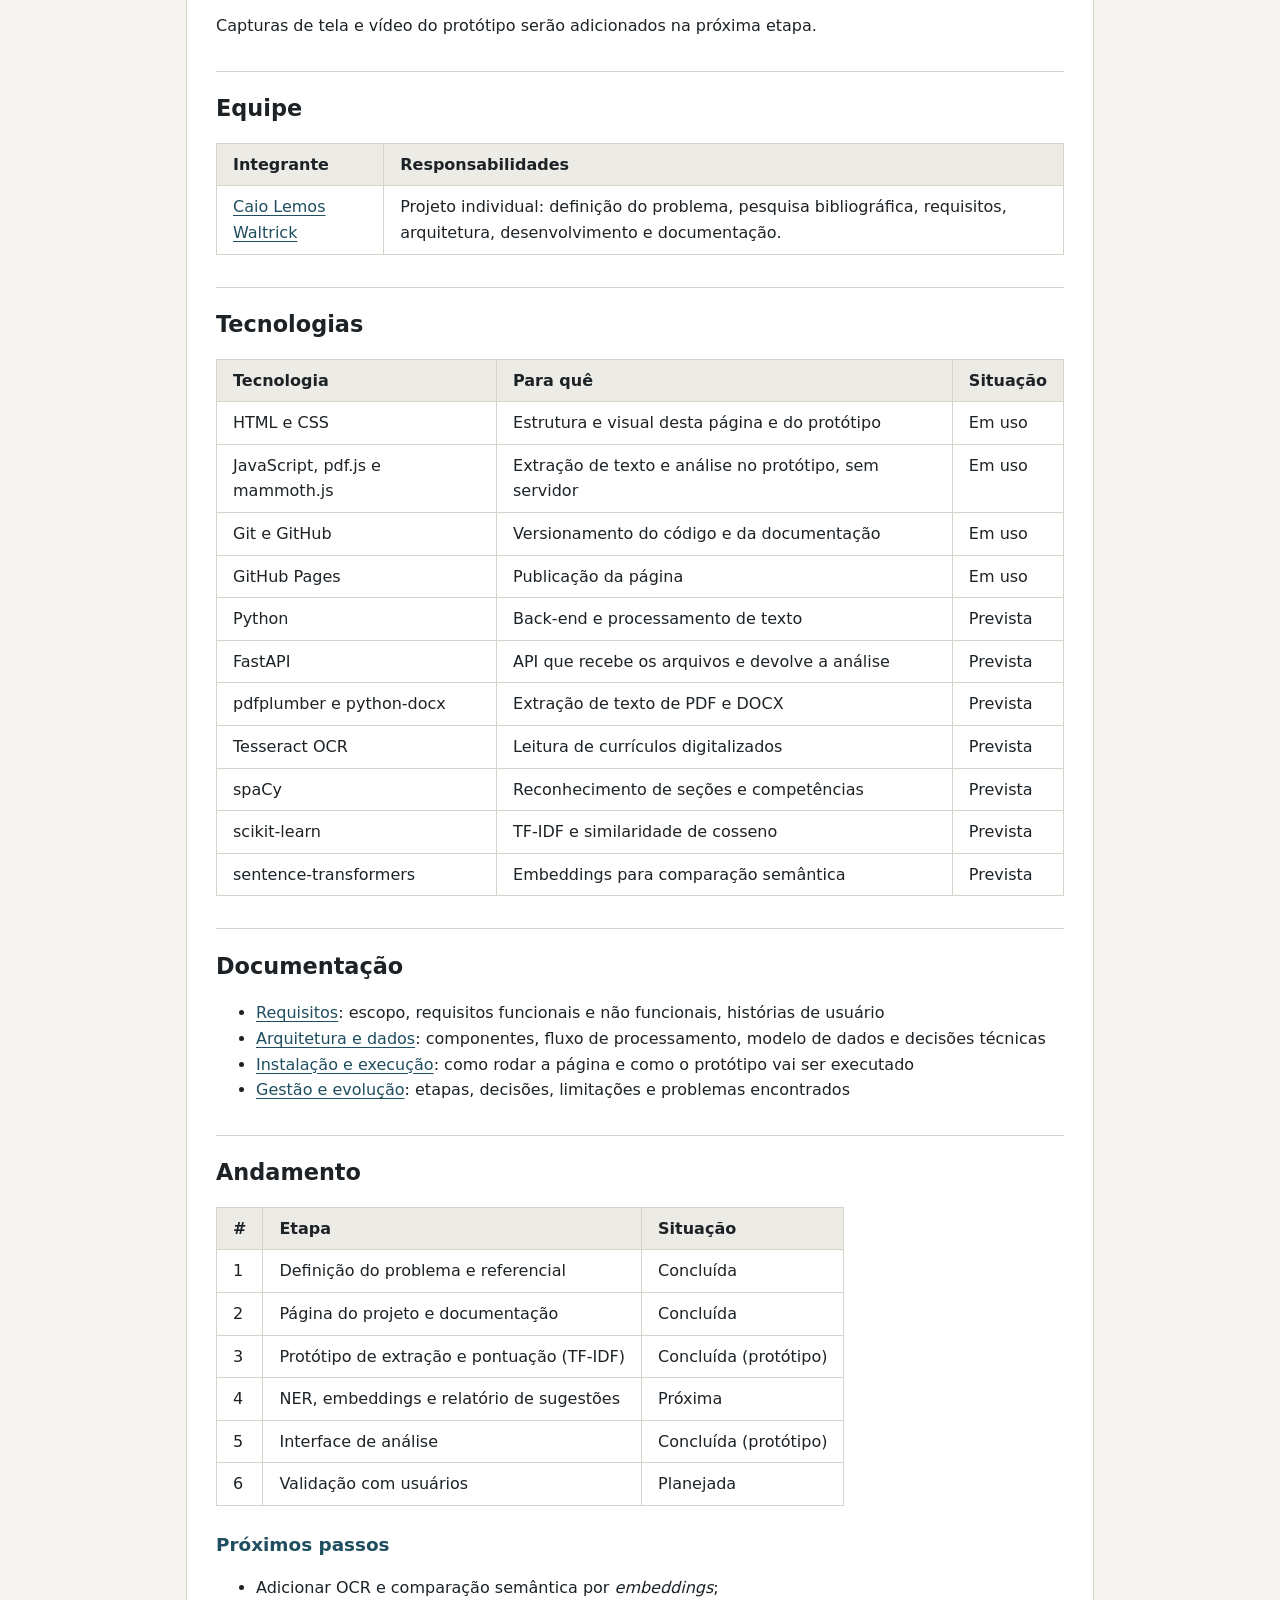
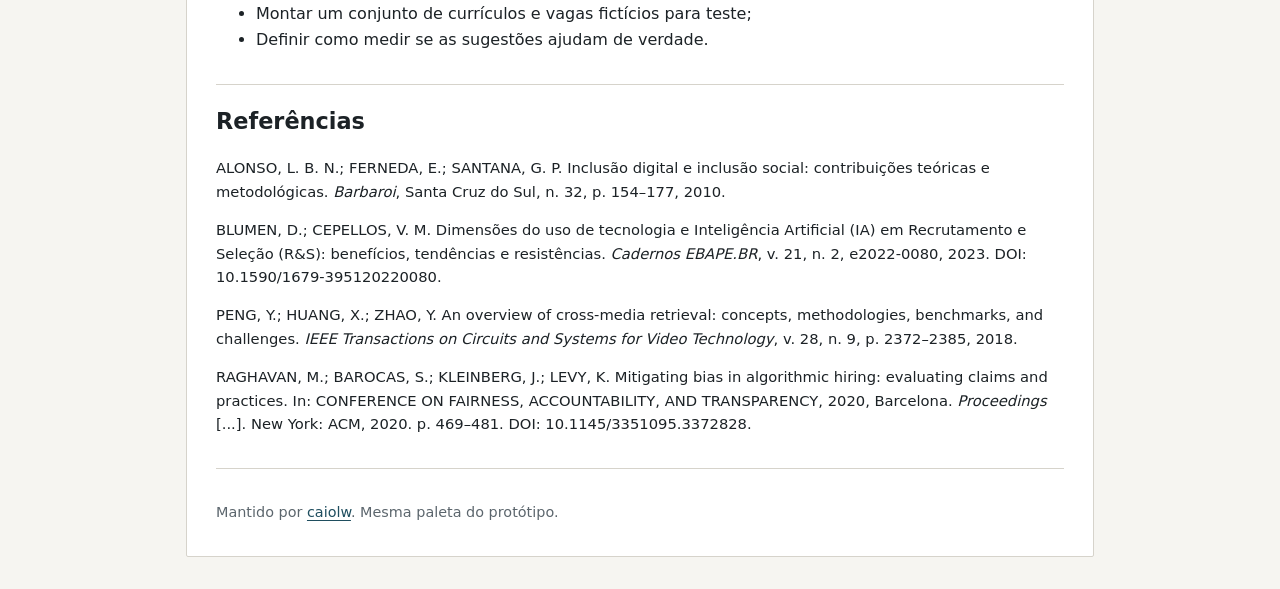
==== commit b6596aec: "Atualiza a página do projeto para refletir o protótipo funcionando Co-Authored-By: Claude Opus 5.5 <" ====
--- a/index.html
+++ b/index.html
@@ -36,11 +36,11 @@
 <a class="btn" href="app/">Testar protótipo</a><a class="btn" href="https://github.com/caiolw/otimizacv">Ver no GitHub</a><a class="btn" href="https://github.com/caiolw/otimizacv/blob/main/docs/requisitos.md">Requisitos</a><a class="btn" href="https://github.com/caiolw/otimizacv/blob/main/docs/arquitetura.md">Arquitetura</a>
 </div></section>
 <section class="mc">
-<blockquote>Projeto em planejamento. A ferramenta ainda não foi implementada; esta página reúne a proposta e a documentação.</blockquote>
+<blockquote>Protótipo disponível. A análise roda no navegador e já pode ser testada em <a href="app/">Testar protótipo</a>; esta página reúne a proposta e a documentação.</blockquote>
 <h2>Sobre o projeto</h2>
 <p>Muitas empresas usam sistemas de triagem automática, os chamados ATS (<i>Applicant Tracking Systems</i>), para receber e filtrar candidaturas antes que alguém leia os currículos. Esses sistemas extraem o texto do arquivo e comparam com os requisitos da vaga. Quando o currículo tem tabelas, colunas, imagens ou não usa os mesmos termos do anúncio, a leitura pode falhar e o candidato acaba mal classificado sem saber o motivo.</p>
 <p>O OtimizaCV vai receber o currículo e a descrição da vaga, comparar os dois e mostrar o que pode ser ajustado: termos que faltam, seções que o sistema não reconhece e problemas de formatação. O projeto também tem caráter de extensão, já que a ideia é levar técnicas de Processamento de Linguagem Natural para quem está procurando emprego e não tem acesso a orientação de carreira.</p>
-<p><b>Situação atual:</b> o projeto está na fase de planejamento. Esta página reúne a proposta e a documentação. Um <a href="app/">protótipo da interface</a> já pode ser testado: ele roda inteiramente no navegador e usa apenas a análise por frequência de termos.</p>
+<p><b>Situação atual:</b> o <a href="app/">protótipo</a> está funcionando. Ele roda inteiramente no navegador, lê PDF, DOCX ou texto colado, compara o currículo com a vaga por frequência de termos e similaridade de cosseno e aponta termos ausentes, competências, seções e problemas de formatação. OCR e comparação semântica por <i>embeddings</i> são os próximos passos.</p>
 
 <h2>Problema</h2>
 <h3>Contexto</h3>
@@ -69,11 +69,11 @@
 <table>
 <thead><tr><th>Funcionalidade</th><th>Descrição</th><th>Situação</th></tr></thead>
 <tbody>
-<tr><td>Envio do currículo e da vaga</td><td>Upload de PDF/DOCX ou texto colado, mais o texto da vaga</td><td>Planejada</td></tr>
-<tr><td>Extração de texto e OCR</td><td>Leitura de arquivos digitais e digitalizados</td><td>Planejada</td></tr>
-<tr><td>Seções e competências</td><td>Reconhecimento de entidades (NER) para seções, <i>hard skills</i> e <i>soft skills</i></td><td>Planejada</td></tr>
-<tr><td>Pontuação de aderência</td><td>TF-IDF, similaridade de cosseno e <i>embeddings</i></td><td>Planejada</td></tr>
-<tr><td>Relatório de sugestões</td><td>Termos ausentes e alertas de formatação, com explicação</td><td>Planejada</td></tr>
+<tr><td>Envio do currículo e da vaga</td><td>Upload de PDF/DOCX ou texto colado, mais o texto da vaga</td><td>No protótipo</td></tr>
+<tr><td>Extração de texto e OCR</td><td>Leitura de arquivos digitais e digitalizados</td><td>Parcial (sem OCR)</td></tr>
+<tr><td>Seções e competências</td><td>Reconhecimento de entidades (NER) para seções, <i>hard skills</i> e <i>soft skills</i></td><td>Parcial (por lista de termos)</td></tr>
+<tr><td>Pontuação de aderência</td><td>TF-IDF, similaridade de cosseno e <i>embeddings</i></td><td>Parcial (sem <i>embeddings</i>)</td></tr>
+<tr><td>Relatório de sugestões</td><td>Termos ausentes e alertas de formatação, com explicação</td><td>No protótipo</td></tr>
 <tr><td>Página do projeto</td><td>Esta página e a documentação no GitHub Pages</td><td>Implementada</td></tr>
 </tbody>
 </table>
@@ -88,7 +88,7 @@
 <h2>Demonstração</h2>
 <svg viewBox="0 0 856 72" role="img" aria-label="Fluxo de processamento previsto" style="width:100%;height:auto;font-family:'Open Sans'"><rect x="1" y="1" width="150" height="70" rx="6" fill="#fff" stroke="#606c71"/><text x="76.0" y="28" text-anchor="middle" font-weight="700" font-size="14" fill="#155799">Entrada</text><text x="76.0" y="47" text-anchor="middle" font-size="11" fill="#606c71">PDF, DOCX ou texto +</text><text x="76.0" y="61" text-anchor="middle" font-size="11" fill="#606c71">descrição da vaga</text><path d="M153 36 l18 0 m-6 -5 l6 5 l-6 5" fill="none" stroke="#606c71" stroke-width="1.5"/><rect x="177" y="1" width="150" height="70" rx="6" fill="#fff" stroke="#606c71"/><text x="252.0" y="28" text-anchor="middle" font-weight="700" font-size="14" fill="#155799">Extração</text><text x="252.0" y="47" text-anchor="middle" font-size="11" fill="#606c71">texto bruto, com OCR</text><text x="252.0" y="61" text-anchor="middle" font-size="11" fill="#606c71">se precisar</text><path d="M329 36 l18 0 m-6 -5 l6 5 l-6 5" fill="none" stroke="#606c71" stroke-width="1.5"/><rect x="353" y="1" width="150" height="70" rx="6" fill="#fff" stroke="#606c71"/><text x="428.0" y="28" text-anchor="middle" font-weight="700" font-size="14" fill="#155799">Reconhecimento</text><text x="428.0" y="47" text-anchor="middle" font-size="11" fill="#606c71">seções e competências</text><text x="428.0" y="61" text-anchor="middle" font-size="11" fill="#606c71">(NER)</text><path d="M505 36 l18 0 m-6 -5 l6 5 l-6 5" fill="none" stroke="#606c71" stroke-width="1.5"/><rect x="529" y="1" width="150" height="70" rx="6" fill="#fff" stroke="#606c71"/><text x="604.0" y="28" text-anchor="middle" font-weight="700" font-size="14" fill="#155799">Alinhamento</text><text x="604.0" y="47" text-anchor="middle" font-size="11" fill="#606c71">TF-IDF, cosseno e</text><text x="604.0" y="61" text-anchor="middle" font-size="11" fill="#606c71">embeddings</text><path d="M681 36 l18 0 m-6 -5 l6 5 l-6 5" fill="none" stroke="#606c71" stroke-width="1.5"/><rect x="705" y="1" width="150" height="70" rx="6" fill="#fff" stroke="#606c71"/><text x="780.0" y="28" text-anchor="middle" font-weight="700" font-size="14" fill="#155799">Relatório</text><text x="780.0" y="47" text-anchor="middle" font-size="11" fill="#606c71">pontuação, termos</text><text x="780.0" y="61" text-anchor="middle" font-size="11" fill="#606c71">ausentes e alertas</text></svg>
 
-<p>Ainda não existe protótipo. O exemplo abaixo mostra o tipo de resultado esperado e é fictício.</p>
+<p>O exemplo abaixo é fictício e mostra o tipo de resultado. Para ver a análise funcionando, abra o <a href="app/">protótipo</a> e use o botão "Usar exemplo".</p>
 <p><b>Vaga:</b> Analista de Suporte de TI, pedindo Active Directory, Microsoft 365, ITIL e boa comunicação.<br>
 <b>Currículo:</b> PDF em duas colunas, com e-mail e telefone no cabeçalho da página.</p>
 <p><b>Resultado esperado:</b></p>
@@ -98,15 +98,15 @@
 <li>Contato no cabeçalho pode ser ignorado, melhor colocar no corpo do documento;</li>
 <li>"Comunicação" identificada de forma indireta, como "atendimento a usuários".</li>
 </ul>
-<p>Capturas de tela e vídeo serão adicionados quando o protótipo estiver pronto.</p>
+<p>Capturas de tela e vídeo do protótipo serão adicionados na próxima etapa.</p>
 
 <h2>Equipe</h2>
 <table><thead><tr><th>Integrante</th><th>Responsabilidades</th></tr></thead><tbody><tr><td><a href="https://github.com/caiolw">Caio Lemos Waltrick</a></td><td>Projeto individual: definição do problema, pesquisa bibliográfica, requisitos, arquitetura, desenvolvimento e documentação.</td></tr></tbody></table>
-<h2>Tecnologias</h2><table><thead><tr><th>Tecnologia</th><th>Para quê</th><th>Situação</th></tr></thead><tbody><tr><td>HTML e CSS</td><td>Estrutura e visual desta página</td><td>Em uso</td></tr><tr><td>Git e GitHub</td><td>Versionamento do código e da documentação</td><td>Em uso</td></tr><tr><td>GitHub Pages</td><td>Publicação da página</td><td>Em uso</td></tr><tr><td>Python</td><td>Back-end e processamento de texto</td><td>Prevista</td></tr><tr><td>FastAPI</td><td>API que recebe os arquivos e devolve a análise</td><td>Prevista</td></tr><tr><td>pdfplumber e python-docx</td><td>Extração de texto de PDF e DOCX</td><td>Prevista</td></tr><tr><td>Tesseract OCR</td><td>Leitura de currículos digitalizados</td><td>Prevista</td></tr><tr><td>spaCy</td><td>Reconhecimento de seções e competências</td><td>Prevista</td></tr><tr><td>scikit-learn</td><td>TF-IDF e similaridade de cosseno</td><td>Prevista</td></tr><tr><td>sentence-transformers</td><td>Embeddings para comparação semântica</td><td>Prevista</td></tr></tbody></table>
+<h2>Tecnologias</h2><table><thead><tr><th>Tecnologia</th><th>Para quê</th><th>Situação</th></tr></thead><tbody><tr><td>HTML e CSS</td><td>Estrutura e visual desta página e do protótipo</td><td>Em uso</td></tr><tr><td>JavaScript, pdf.js e mammoth.js</td><td>Extração de texto e análise no protótipo, sem servidor</td><td>Em uso</td></tr><tr><td>Git e GitHub</td><td>Versionamento do código e da documentação</td><td>Em uso</td></tr><tr><td>GitHub Pages</td><td>Publicação da página</td><td>Em uso</td></tr><tr><td>Python</td><td>Back-end e processamento de texto</td><td>Prevista</td></tr><tr><td>FastAPI</td><td>API que recebe os arquivos e devolve a análise</td><td>Prevista</td></tr><tr><td>pdfplumber e python-docx</td><td>Extração de texto de PDF e DOCX</td><td>Prevista</td></tr><tr><td>Tesseract OCR</td><td>Leitura de currículos digitalizados</td><td>Prevista</td></tr><tr><td>spaCy</td><td>Reconhecimento de seções e competências</td><td>Prevista</td></tr><tr><td>scikit-learn</td><td>TF-IDF e similaridade de cosseno</td><td>Prevista</td></tr><tr><td>sentence-transformers</td><td>Embeddings para comparação semântica</td><td>Prevista</td></tr></tbody></table>
 <h2>Documentação</h2><ul><li><a href="https://github.com/caiolw/otimizacv/blob/main/docs/requisitos.md">Requisitos</a>: escopo, requisitos funcionais e não funcionais, histórias de usuário</li><li><a href="https://github.com/caiolw/otimizacv/blob/main/docs/arquitetura.md">Arquitetura e dados</a>: componentes, fluxo de processamento, modelo de dados e decisões técnicas</li><li><a href="https://github.com/caiolw/otimizacv/blob/main/docs/instalacao.md">Instalação e execução</a>: como rodar a página e como o protótipo vai ser executado</li><li><a href="https://github.com/caiolw/otimizacv/blob/main/docs/gestao.md">Gestão e evolução</a>: etapas, decisões, limitações e problemas encontrados</li></ul>
-<h2>Andamento</h2><table><thead><tr><th>#</th><th>Etapa</th><th>Situação</th></tr></thead><tbody><tr><td>1</td><td>Definição do problema e referencial</td><td>Concluída</td></tr><tr><td>2</td><td>Página do projeto e documentação</td><td>Concluída</td></tr><tr><td>3</td><td>Protótipo de extração e pontuação (TF-IDF)</td><td>Próxima</td></tr><tr><td>4</td><td>NER, embeddings e relatório de sugestões</td><td>Planejada</td></tr><tr><td>5</td><td>Interface de análise</td><td>Planejada</td></tr><tr><td>6</td><td>Validação com usuários</td><td>Planejada</td></tr></tbody></table><h3>Próximos passos</h3>
+<h2>Andamento</h2><table><thead><tr><th>#</th><th>Etapa</th><th>Situação</th></tr></thead><tbody><tr><td>1</td><td>Definição do problema e referencial</td><td>Concluída</td></tr><tr><td>2</td><td>Página do projeto e documentação</td><td>Concluída</td></tr><tr><td>3</td><td>Protótipo de extração e pontuação (TF-IDF)</td><td>Concluída (protótipo)</td></tr><tr><td>4</td><td>NER, embeddings e relatório de sugestões</td><td>Próxima</td></tr><tr><td>5</td><td>Interface de análise</td><td>Concluída (protótipo)</td></tr><tr><td>6</td><td>Validação com usuários</td><td>Planejada</td></tr></tbody></table><h3>Próximos passos</h3>
 <ul>
-<li>Implementar a extração de texto e a pontuação básica;</li>
+<li>Adicionar OCR e comparação semântica por <i>embeddings</i>;</li>
 <li>Montar um conjunto de currículos e vagas fictícios para teste;</li>
 <li>Definir como medir se as sugestões ajudam de verdade.</li>
 </ul>
